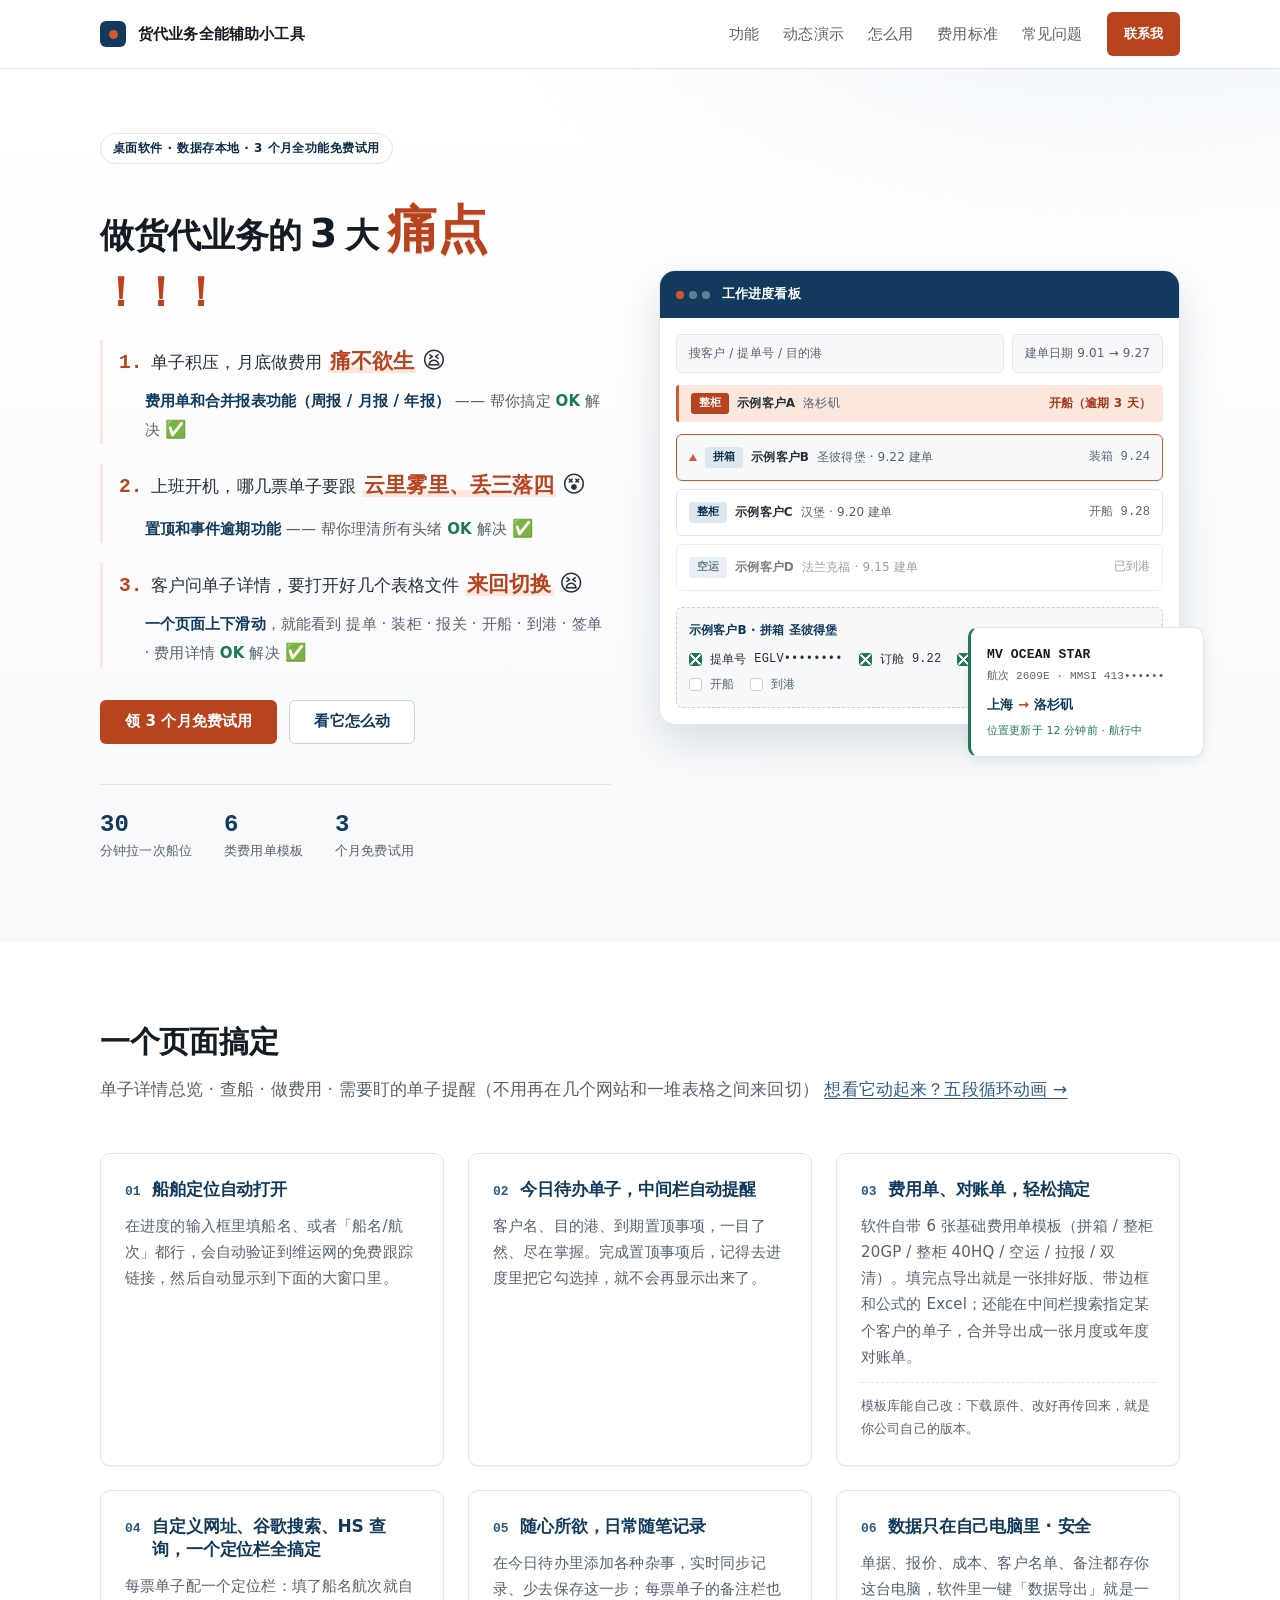
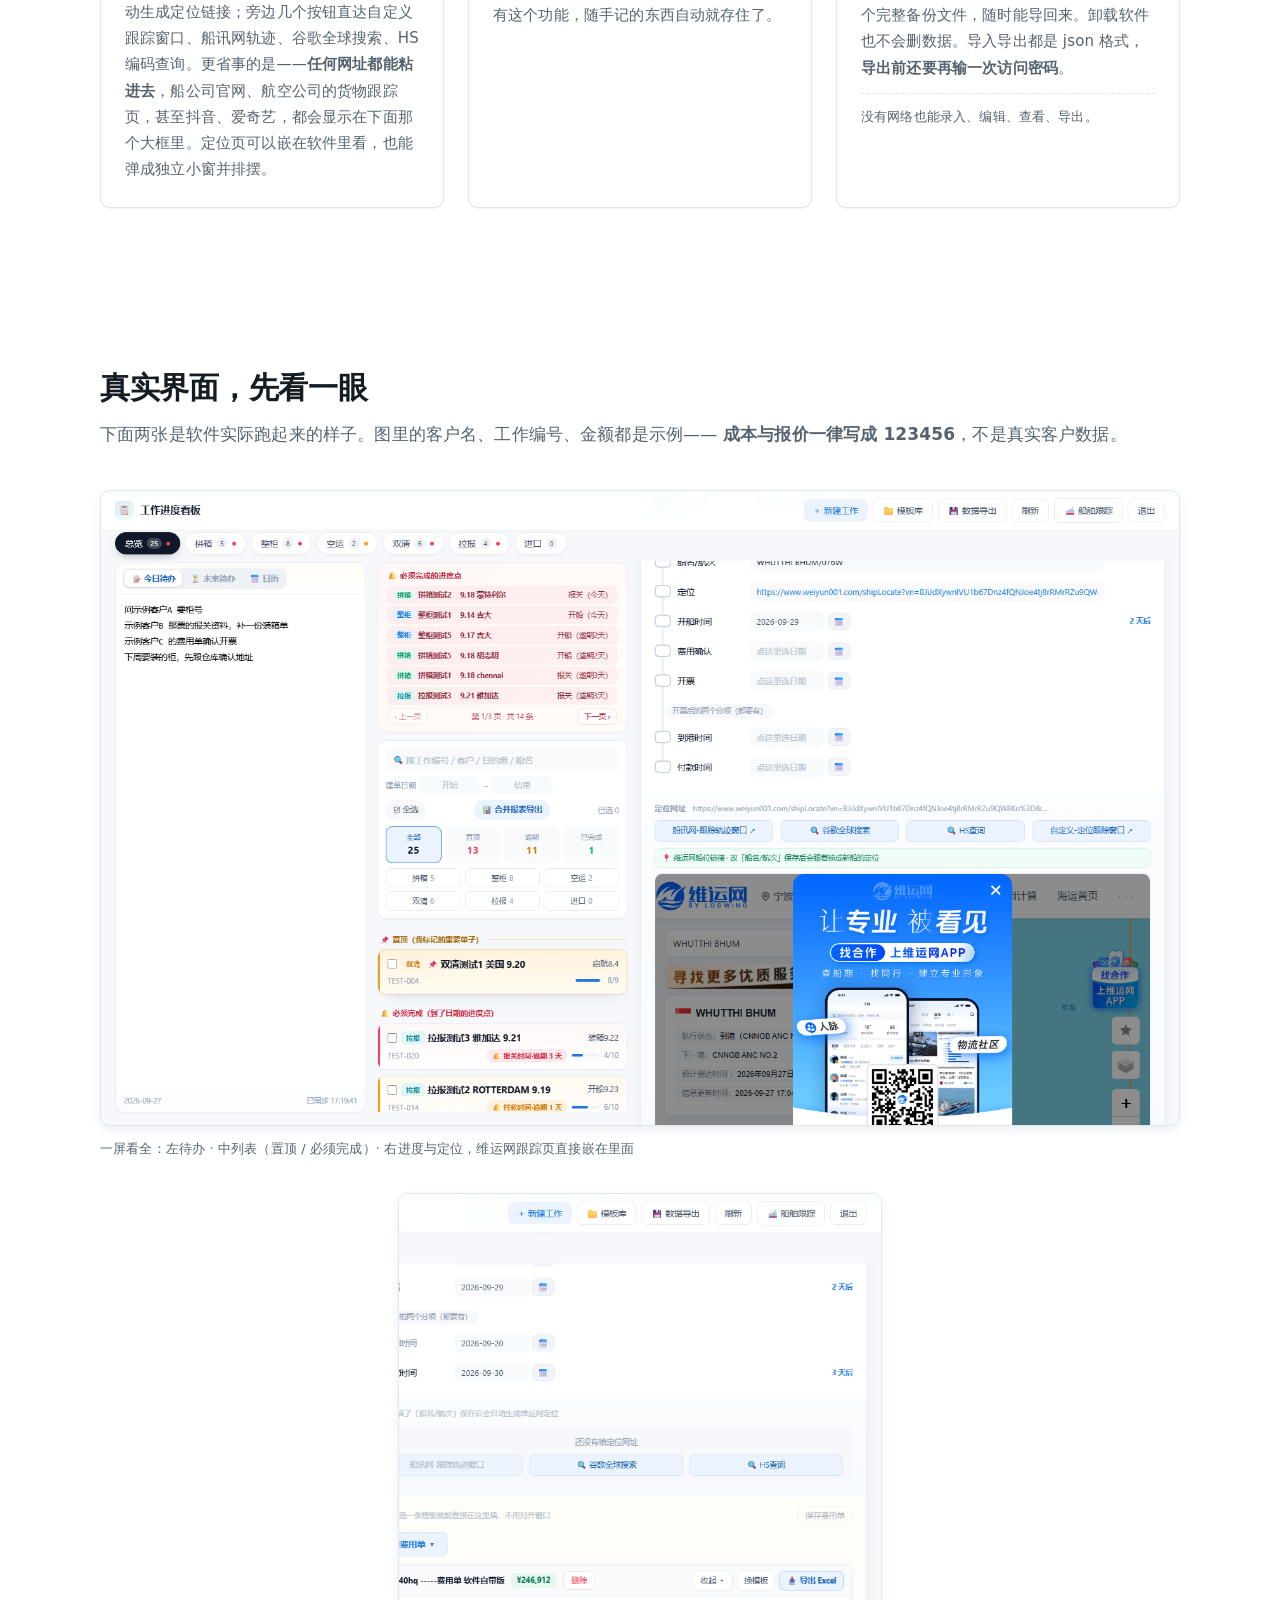
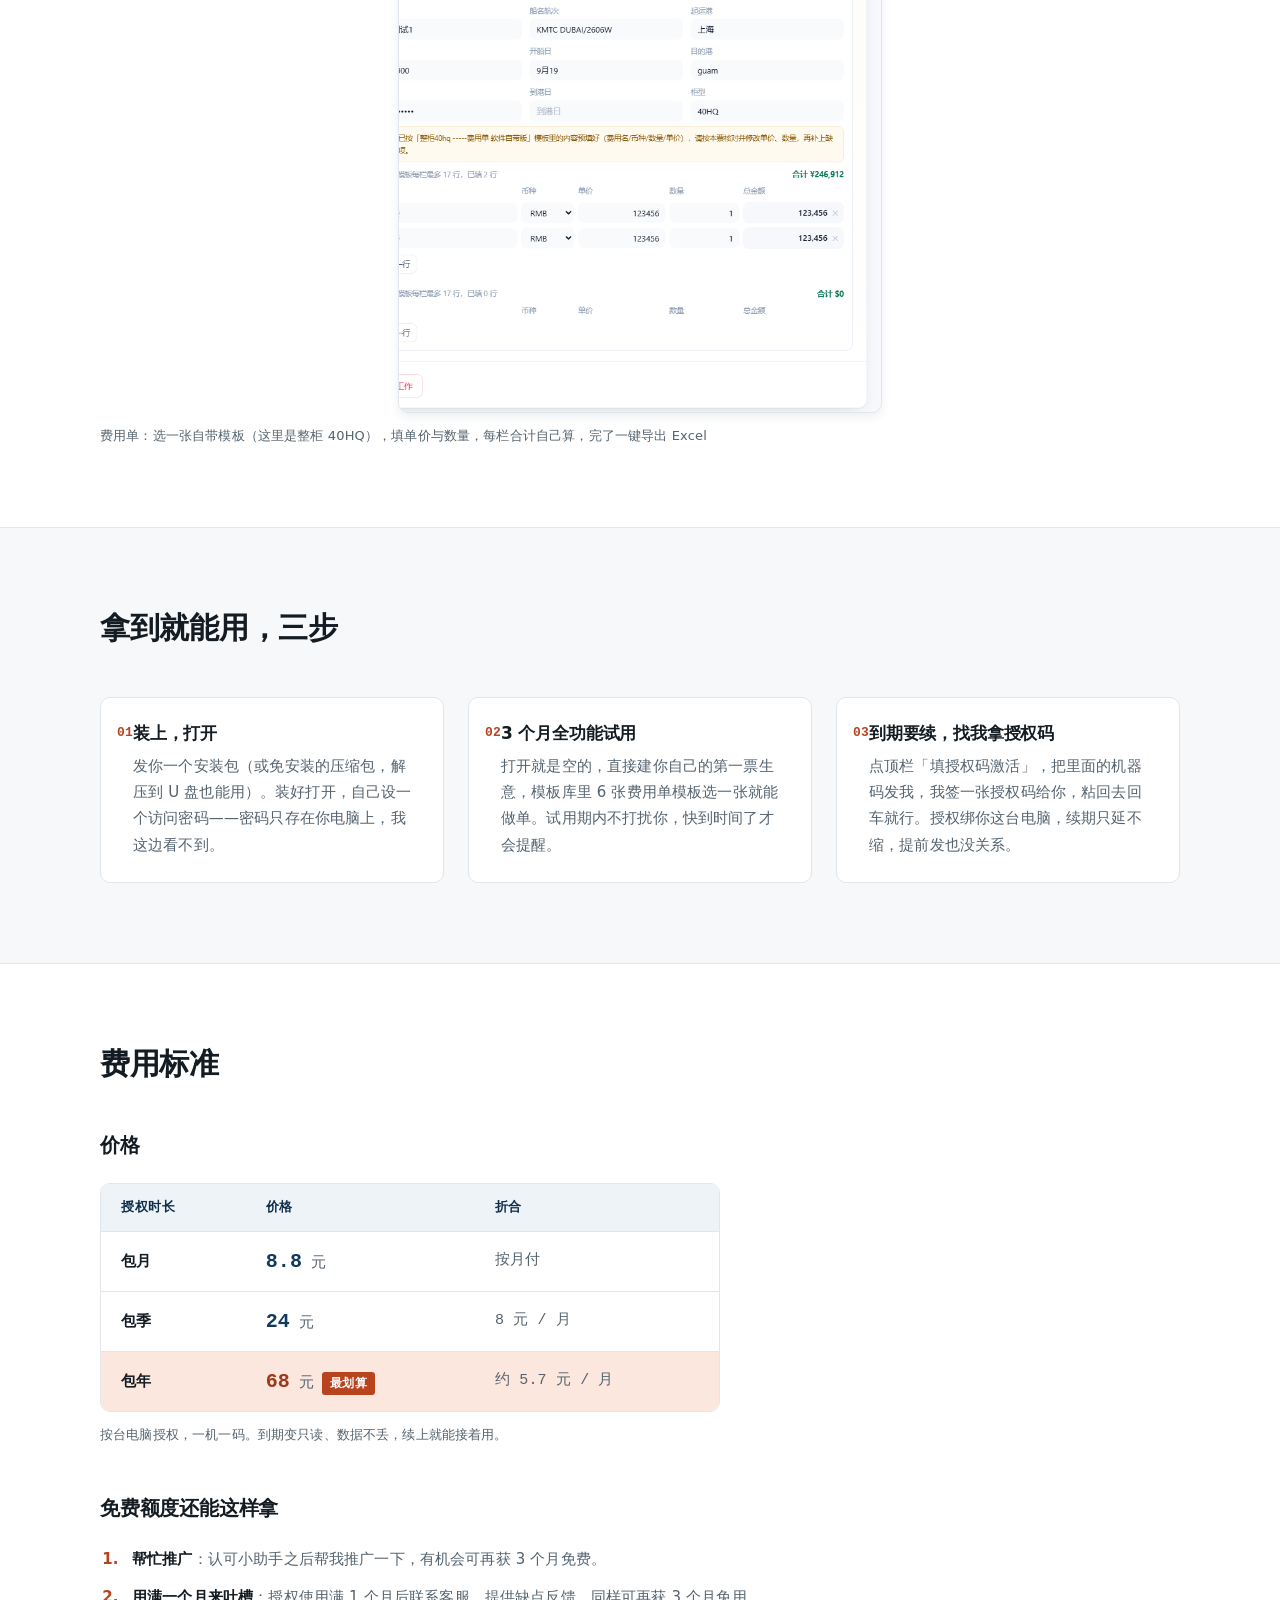
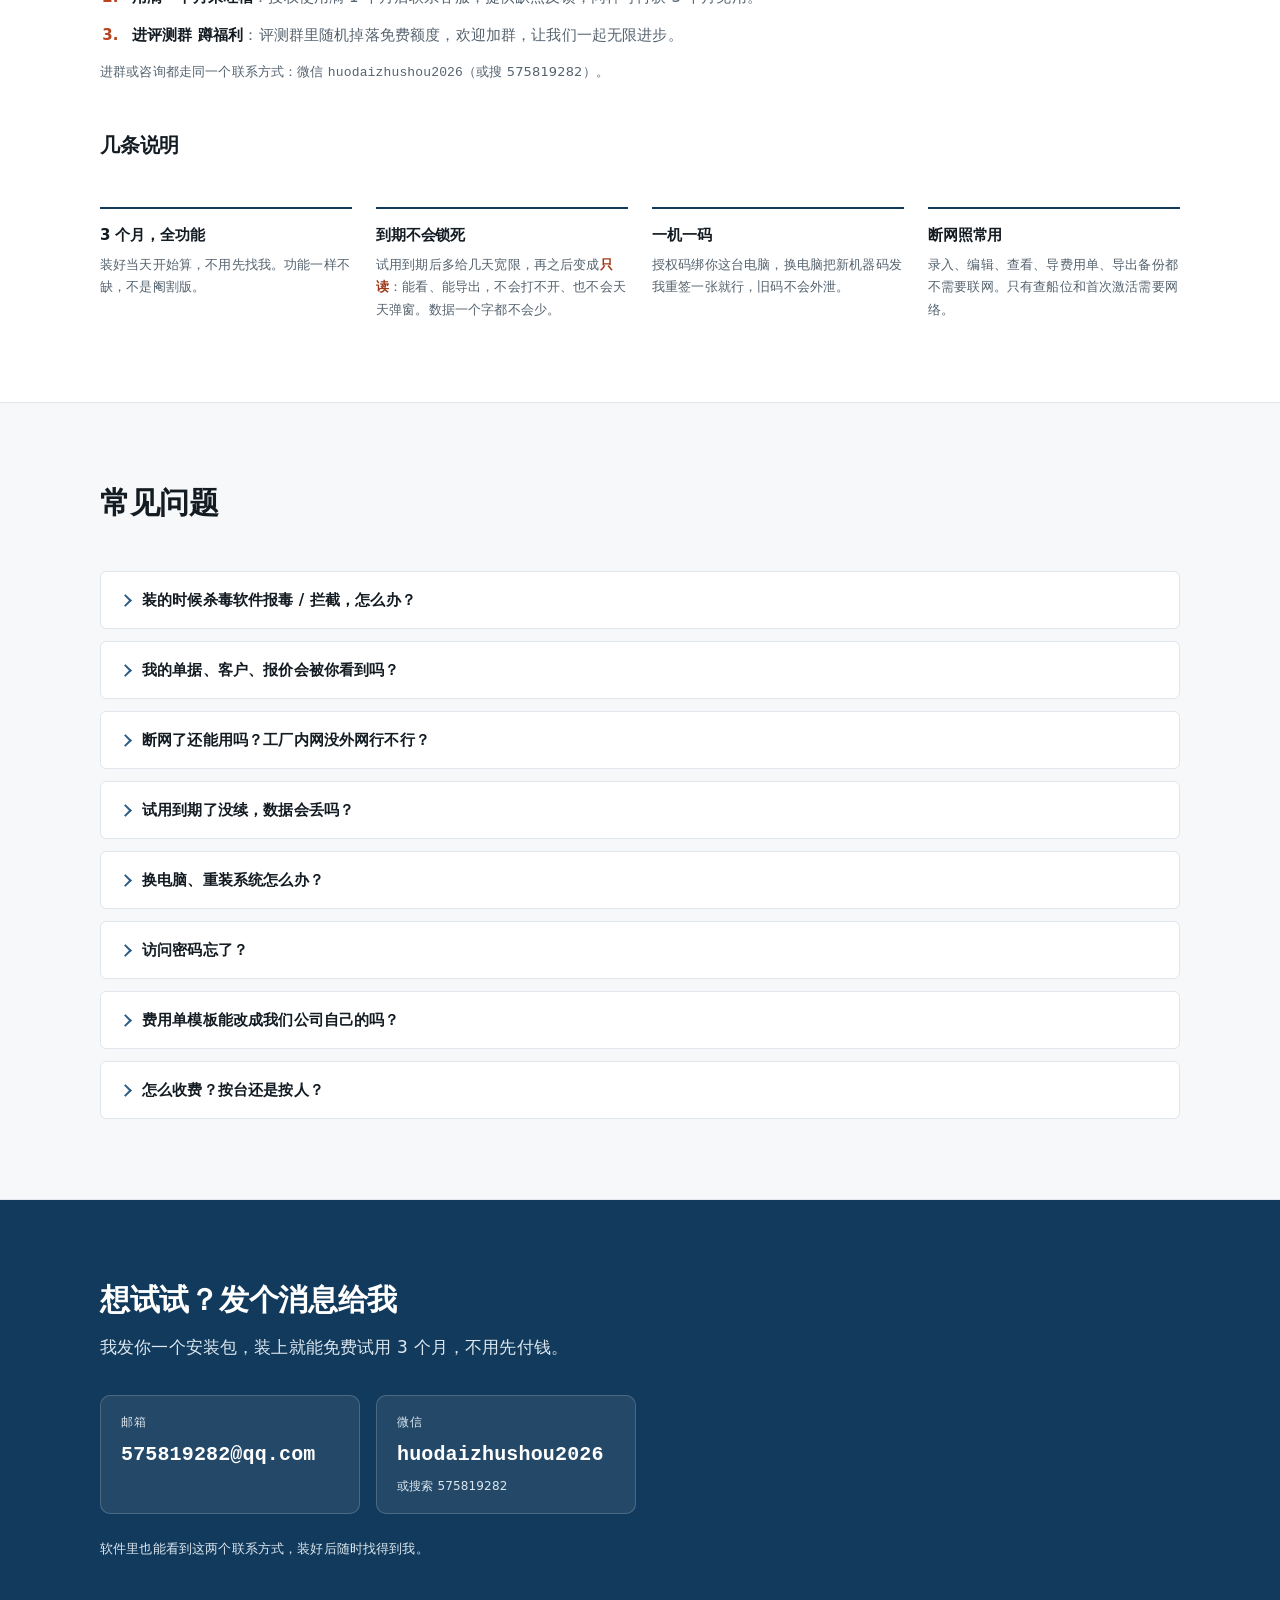
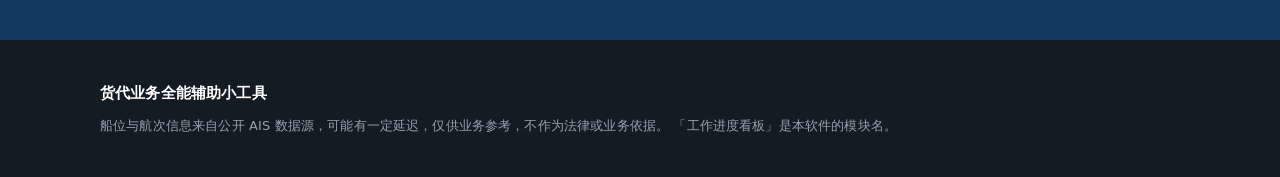
==== index.html @ 24e325e7 "deploy: 更新宣传官网" ====
<!DOCTYPE html>
<html lang="zh-CN">
<head>
<meta charset="UTF-8">
<meta name="viewport" content="width=device-width, initial-scale=1">
<title>货代业务全能辅助小工具 — 船位跟踪 · 工作进度看板 · 费用单与对账单</title>
<meta name="description" content="给货代业务员用的桌面软件：输入船名自动跟踪船位、到离港提醒、每天邮件播报；工作进度看板一票一行；6 类费用单模板一键导出 Excel 与合并对账单。数据存在你自己电脑里，3 个月全功能免费试用。">
<link rel="icon" href="data:image/svg+xml,%3Csvg xmlns='http://www.w3.org/2000/svg' viewBox='0 0 32 32'%3E%3Crect width='32' height='32' rx='7' fill='%23123A5C'/%3E%3Ccircle cx='16' cy='16' r='5' fill='%23D8552B'/%3E%3C/svg%3E">
<link rel="stylesheet" href="./assets/style.css">
</head>
<body>

<a class="skip-link" href="#main">跳到主要内容</a>

<header class="topbar">
  <div class="wrap topbar__inner">
    <a class="brand" href="#top">
      <span class="brand__mark" aria-hidden="true"></span>
      <span class="brand__name">货代业务全能辅助小工具</span>
    </a>
    <nav class="nav" aria-label="页面导航">
      <a href="#features">功能</a>
      <a href="./demos.html">动态演示</a>
      <a href="#how">怎么用</a>
      <a href="#license">费用标准</a>
      <a href="#faq">常见问题</a>
    </nav>
    <a class="btn btn--primary btn--sm" href="#contact">联系我</a>
  </div>
</header>

<main id="main">

  <!-- ============ 首屏 ============ -->
  <section class="hero" id="top">
    <div class="wrap hero__grid">
      <div class="hero__copy">
        <p class="eyebrow">桌面软件 · 数据存本地 · 3 个月全功能免费试用</p>
        <div class="pain">
          <h1 class="pain__title"><span class="pain__keep">做货代业务的</span><span class="pain__num3">3</span>大<span class="pain__big">痛点</span><span class="pain__bang">！！！</span></h1>
          <ol class="pain__list">
            <li>
              <p class="pain__txt"><b class="pain__no num">1.</b>单子积压，月底做费用 <em>痛不欲生</em> <span class="pain__face">😫</span></p>
              <p class="pain__fix"><b>费用单和合并报表功能（周报 / 月报 / 年报）</b> —— 帮你搞定 <i>OK</i> 解决 <span class="pain__ok">✅</span></p>
            </li>
            <li>
              <p class="pain__txt"><b class="pain__no num">2.</b>上班开机，哪几票单子要跟 <em>云里雾里、丢三落四</em> <span class="pain__face">😵</span></p>
              <p class="pain__fix"><b>置顶和事件逾期功能</b> —— 帮你理清所有头绪 <i>OK</i> 解决 <span class="pain__ok">✅</span></p>
            </li>
            <li>
              <p class="pain__txt"><b class="pain__no num">3.</b>客户问单子详情，要打开好几个表格文件 <em>来回切换</em> <span class="pain__face">😫</span></p>
              <p class="pain__fix"><b>一个页面上下滑动</b>，就能看到 提单 · 装柜 · 报关 · 开船 · 到港 · 签单 · 费用详情 <i>OK</i> 解决 <span class="pain__ok">✅</span></p>
            </li>
          </ol>
        </div>
        <div class="hero__actions">
          <a class="btn btn--primary" href="#contact">领 3 个月免费试用</a>
          <a class="btn btn--ghost" href="./demos.html">看它怎么动</a>
        </div>
        <ul class="facts" aria-label="产品要点">
          <li><b>30</b> 分钟拉一次船位</li>
          <li><b>6</b> 类费用单模板</li>
          <li><b>3</b> 个月免费试用</li>
        </ul>
      </div>

      <!-- 界面示意：纯 CSS 绘制，数字与客户名均为占位 -->
      <div class="hero__shot" role="img" aria-label="工作进度看板界面示意：左侧是一票一行的客户工作单，顶部有逾期提醒条；右侧是一票单子的进度打钩表，含提单号、订舱、装箱、报关、开船、到港、付款。">
        <div class="mock">
          <div class="mock__bar">
            <span class="mock__dots" aria-hidden="true"><i></i><i></i><i></i></span>
            <span class="mock__title">工作进度看板</span>
          </div>
          <div class="mock__body">
            <div class="mock__toolbar">
              <span class="mock__field">搜客户 / 提单号 / 目的港</span>
              <span class="mock__field mock__field--sm">建单日期 9.01 → 9.27</span>
            </div>

            <div class="mock__alert">
              <span class="chip chip--warn">整柜</span>
              <span class="mock__alert-name">示例客户A</span>
              <span class="mock__alert-dest">洛杉矶</span>
              <span class="mock__alert-stage">开船（逾期 3 天）</span>
            </div>

            <ul class="mock__rows">
              <li class="mock__row is-pinned">
                <span class="pin" aria-hidden="true"></span>
                <span class="chip chip--type">拼箱</span>
                <span class="mock__name">示例客户B</span>
                <span class="mock__meta">圣彼得堡 · 9.22 建单</span>
                <span class="mock__right">装箱 9.24</span>
              </li>
              <li class="mock__row">
                <span class="chip chip--type">整柜</span>
                <span class="mock__name">示例客户C</span>
                <span class="mock__meta">汉堡 · 9.20 建单</span>
                <span class="mock__right">开船 9.28</span>
              </li>
              <li class="mock__row is-done">
                <span class="chip chip--type">空运</span>
                <span class="mock__name">示例客户D</span>
                <span class="mock__meta">法兰克福 · 9.15 建单</span>
                <span class="mock__right">已到港</span>
              </li>
            </ul>

            <div class="mock__detail">
              <p class="mock__detail-head">示例客户B · 拼箱 圣彼得堡</p>
              <ul class="stages">
                <li class="is-done">提单号 <span class="num">EGLV••••••••</span></li>
                <li class="is-done">订舱 <span class="num">9.22</span></li>
                <li class="is-done">装箱 <span class="num">9.24</span></li>
                <li class="is-now">报关</li>
                <li>开船</li>
                <li>到港</li>
              </ul>
            </div>
          </div>
        </div>

        <div class="shipcard" aria-hidden="true">
          <p class="shipcard__name num">MV OCEAN STAR</p>
          <p class="shipcard__voy num">航次 2609E · MMSI 413••••••</p>
          <p class="shipcard__route">上海 <span aria-hidden="true">→</span> 洛杉矶</p>
          <p class="shipcard__pos">位置更新于 12 分钟前 · 航行中</p>
        </div>
      </div>
    </div>
  </section>

  <!-- ============ 功能 ============ -->
  <section class="section" id="features">
    <div class="wrap">
      <h2 class="section__title">一个页面搞定</h2>
      <p class="section__sub">单子详情总览 · 查船 · 做费用 · 需要盯的单子提醒（不用再在几个网站和一堆表格之间来回切）
        <a href="./demos.html">想看它动起来？五段循环动画 →</a></p>

      <div class="cards">
        <article class="card">
          <h3><span class="card__no num">01</span>船舶定位自动打开</h3>
          <p>在进度的输入框里填船名、或者「船名/航次」都行，会自动验证到维运网的免费跟踪链接，然后自动显示到下面的大窗口里。</p>
        </article>

        <article class="card">
          <h3><span class="card__no num">02</span>今日待办单子，中间栏自动提醒</h3>
          <p>客户名、目的港、到期置顶事项，一目了然、尽在掌握。完成置顶事项后，记得去进度里把它勾选掉，就不会再显示出来了。</p>
        </article>

        <article class="card">
          <h3><span class="card__no num">03</span>费用单、对账单，轻松搞定</h3>
          <p>软件自带 6 张基础费用单模板（拼箱 / 整柜 20GP / 整柜 40HQ / 空运 / 拉报 / 双清）。填完点导出就是一张排好版、带边框和公式的 Excel；还能在中间栏搜索指定某个客户的单子，合并导出成一张月度或年度对账单。</p>
          <p class="card__note">模板库能自己改：下载原件、改好再传回来，就是你公司自己的版本。</p>
        </article>

        <article class="card">
          <h3><span class="card__no num">04</span>自定义网址、谷歌搜索、HS 查询，一个定位栏全搞定</h3>
          <p>每票单子配一个定位栏：填了船名航次就自动生成定位链接；旁边几个按钮直达自定义跟踪窗口、船讯网轨迹、谷歌全球搜索、HS 编码查询。更省事的是——<b>任何网址都能粘进去</b>，船公司官网、航空公司的货物跟踪页，甚至抖音、爱奇艺，都会显示在下面那个大框里。定位页可以嵌在软件里看，也能弹成独立小窗并排摆。</p>
        </article>

        <article class="card">
          <h3><span class="card__no num">05</span>随心所欲，日常随笔记录</h3>
          <p>在今日待办里添加各种杂事，实时同步记录、少去保存这一步；每票单子的备注栏也有这个功能，随手记的东西自动就存住了。</p>
        </article>

        <article class="card">
          <h3><span class="card__no num">06</span>数据只在自己电脑里 · 安全</h3>
          <p>单据、报价、成本、客户名单、备注都存你这台电脑，软件里一键「数据导出」就是一个完整备份文件，随时能导回来。卸载软件也不会删数据。导入导出都是 json 格式，<b>导出前还要再输一次访问密码</b>。</p>
          <p class="card__note">没有网络也能录入、编辑、查看、导出。</p>
        </article>
      </div>
    </div>
  </section>

  <!-- ============ 真实界面 ============ -->
  <section class="section" id="screens">
    <div class="wrap">
      <h2 class="section__title">真实界面，先看一眼</h2>
      <p class="section__sub">
        下面两张是软件实际跑起来的样子。图里的客户名、工作编号、金额都是示例——
        <b>成本与报价一律写成 123456</b>，不是真实客户数据。
      </p>
      <div class="shots">
        <figure class="shot">
          <img src="./assets/shots/shot-board.png" loading="lazy"
               alt="工作进度看板全貌：左侧是今日待办面板，中间是工作单列表（带类别、统计卡、置顶与必须完成分组），右侧是这票单子的进度打钩表与定位区，下面嵌着维运网的船舶跟踪页。">
          <figcaption>一屏看全：左待办 · 中列表（置顶 / 必须完成）· 右进度与定位，维运网跟踪页直接嵌在里面</figcaption>
        </figure>
        <figure class="shot">
          <img src="./assets/shots/shot-expense.png" loading="lazy"
               alt="费用单：费用名称、币种、单价、数量与金额，金额按币种自动合计。">
          <figcaption>费用单：选一张自带模板（这里是整柜 40HQ），填单价与数量，每栏合计自己算，完了一键导出 Excel</figcaption>
        </figure>
      </div>
    </div>
  </section>

  <!-- ============ 怎么用 ============ -->
  <section class="section section--tint" id="how">
    <div class="wrap">
      <h2 class="section__title">拿到就能用，三步</h2>
      <ol class="steps">
        <li class="step">
          <h3>装上，打开</h3>
          <p>发你一个安装包（或免安装的压缩包，解压到 U 盘也能用）。装好打开，自己设一个访问密码——密码只存在你电脑上，我这边看不到。</p>
        </li>
        <li class="step">
          <h3>3 个月全功能试用</h3>
          <p>打开就是空的，直接建你自己的第一票生意，模板库里 6 张费用单模板选一张就能做单。试用期内不打扰你，快到时间了才会提醒。</p>
        </li>
        <li class="step">
          <h3>到期要续，找我拿授权码</h3>
          <p>点顶栏「填授权码激活」，把里面的机器码发我，我签一张授权码给你，粘回去回车就行。授权绑你这台电脑，续期只延不缩，提前发也没关系。</p>
        </li>
      </ol>
    </div>
  </section>

  <!-- ============ 费用标准 ============ -->
  <section class="section" id="license">
    <div class="wrap">
      <h2 class="section__title">费用标准</h2>
      <h3 class="block-title">价格</h3>
      <table class="price">
        <caption class="sr-only">授权价格</caption>
        <thead>
          <tr>
            <th scope="col">授权时长</th>
            <th scope="col">价格</th>
            <th scope="col">折合</th>
          </tr>
        </thead>
        <tbody>
          <tr>
            <th scope="row">包月</th>
            <td><b>8.8</b> 元</td>
            <td>按月付</td>
          </tr>
          <tr>
            <th scope="row">包季</th>
            <td><b>24</b> 元</td>
            <td>8 元 / 月</td>
          </tr>
          <tr class="is-best">
            <th scope="row">包年</th>
            <td><b>68</b> 元<span class="tag">最划算</span></td>
            <td>约 5.7 元 / 月</td>
          </tr>
        </tbody>
      </table>
      <p class="price-note">按台电脑授权，一机一码。到期变只读、数据不丢，续上就能接着用。</p>

      <h3 class="block-title">免费额度还能这样拿</h3>
      <ol class="credits">
        <li><b>帮忙推广</b>：认可小助手之后帮我推广一下，有机会可再获 3 个月免费。</li>
        <li><b>用满一个月来吐槽</b>：授权使用满 1 个月后联系客服，提供缺点反馈，同样可再获 3 个月免用。</li>
        <li><b>进评测群 蹲福利</b>：评测群里随机掉落免费额度，欢迎加群，让我们一起无限进步。</li>
      </ol>
      <p class="price-note">进群或咨询都走同一个联系方式：微信 <span class="num">huodaizhushou2026</span>（或搜 575819282）。</p>

      <h3 class="block-title">几条说明</h3>
      <div class="terms">
        <div class="term">
          <h3>3 个月，全功能</h3>
          <p>装好当天开始算，不用先找我。功能一样不缺，不是阉割版。</p>
        </div>
        <div class="term">
          <h3>到期不会锁死</h3>
          <p>试用到期后多给几天宽限，再之后变成<b>只读</b>：能看、能导出，不会打不开、也不会天天弹窗。数据一个字都不会少。</p>
        </div>
        <div class="term">
          <h3>一机一码</h3>
          <p>授权码绑你这台电脑，换电脑把新机器码发我重签一张就行，旧码不会外泄。</p>
        </div>
        <div class="term">
          <h3>断网照常用</h3>
          <p>录入、编辑、查看、导费用单、导出备份都不需要联网。只有查船位和首次激活需要网络。</p>
        </div>
      </div>

    </div>
  </section>

  <!-- ============ 常见问题 ============ -->
  <section class="section section--tint" id="faq">
    <div class="wrap">
      <h2 class="section__title">常见问题</h2>
      <div class="faq">
        <details>
          <summary>装的时候杀毒软件报毒 / 拦截，怎么办？</summary>
          <p>360 这类软件对没买数字签名的个人小软件都会提示一下，属于误报。安装时如果弹窗拦 DLL，选「允许本次操作」；比较稳妥的做法是先退出 360 再装，装完再打开。压缩包里配了一份《安装遇到 360 拦截怎么办》，照着点就行。实在装不上，我另给一个免安装版，解压就能用。</p>
        </details>
        <details>
          <summary>我的单据、客户、报价会被你看到吗？</summary>
          <p>看不到。这些数据全部存在你电脑的本地文件里，不上传。软件里「数据导出」给你的是本地 JSON 文件，你想存 U 盘、网盘都行。查船位时只有船名和 MMSI 会经过我的服务器，客户名和价格不会。</p>
        </details>
        <details>
          <summary>断网了还能用吗？工厂内网没外网行不行？</summary>
          <p>能。录入工作单、打进度钩、做费用单、导出 Excel、导出备份都不联网。只有「查船位」和「首次激活授权」需要联网；没有外网时船位那块不开花，其余功能照旧。</p>
        </details>
        <details>
          <summary>试用到期了没续，数据会丢吗？</summary>
          <p>不会。到期只是转成只读模式——照样能打开、能看、能导费用单和备份，只是不能改动。什么时候续上都行，数据一直在。卸载软件也不会删数据。</p>
        </details>
        <details>
          <summary>换电脑、重装系统怎么办？</summary>
          <p>先在新电脑上装好，把新电脑的机器码发我重签一张授权码（旧的自动失效，不用管）。数据搬家用软件里的「数据导出」存成一个文件，新电脑上「数据导入」装回去，导入前软件会自己留一份底。</p>
        </details>
        <details>
          <summary>访问密码忘了？</summary>
          <p>不用找我。打开数据文件夹（多数电脑在 <span class="num">D:\货代工作进度数据</span>，老机器在「文档\货代工作进度数据」），把里面的 <span class="num">settings.json</span> 复制一份留底、再删掉它，重开软件会让你重新设一个密码，数据一条不少。</p>
        </details>
        <details>
          <summary>费用单模板能改成我们公司自己的吗？</summary>
          <p>能。软件里的模板点「下载原件」，在你自己的 Excel 里改好版式和抬头，再「重新上传」，同名就是覆盖更新、编号不变，改个文件名就是另存一张新的。常用的费目、币种、公式都能照你公司的习惯来。</p>
        </details>
        <details>
          <summary>怎么收费？按台还是按人？</summary>
          <p><b>包月 8.8 元、包季 24 元、包年 68 元</b>，按台电脑算（一机一码），人不用另外加钱。拿不准选哪档就先免费用 3 个月，用顺了再订。想帮忙推广、或者用满一个月来提意见，还能再拿免费额度——见我上面「免费额度还能这样拿」。</p>
        </details>
      </div>
    </div>
  </section>

  <!-- ============ 联系 ============ -->
  <section class="section contact" id="contact">
    <div class="wrap contact__inner">
      <h2>想试试？发个消息给我</h2>
      <p class="contact__lead">我发你一个安装包，装上就能免费试用 3 个月，不用先付钱。</p>
      <div class="contact__methods">
        <a class="contact__item" href="mailto:575819282@qq.com">
          <span class="contact__label">邮箱</span>
          <span class="contact__value num">575819282@qq.com</span>
        </a>
        <div class="contact__item">
          <span class="contact__label">微信</span>
          <span class="contact__value num">huodaizhushou2026</span>
          <span class="contact__hint">或搜索 575819282</span>
        </div>
      </div>
      <p class="contact__hint-line">软件里也能看到这两个联系方式，装好后随时找得到我。</p>
    </div>
  </section>

</main>

<footer class="footer">
  <div class="wrap footer__inner">
    <p class="footer__name">货代业务全能辅助小工具</p>
    <p class="footer__note">
      船位与航次信息来自公开 AIS 数据源，可能有一定延迟，仅供业务参考，不作为法律或业务依据。
      「工作进度看板」是本软件的模块名。
    </p>
  </div>
</footer>

</body>
</html>
---- assets/style.css ----
/* ============================================================
   货代业务全能辅助小工具 — 宣传单页样式
   设计方向：海图靛蓝 + 航标橙。记忆点＝单据的等宽编号 + 进度点轨道。
   零外部依赖：不引 webfont、不引 CDN，丢到任何静态托管都能跑。
   ============================================================ */

:root {
  /* === 色彩 === */
  --color-primary:      #123A5C;   /* 深海靛：主色 */
  --color-primary-600:  #0E2E49;
  --color-primary-400:  #2C5C84;
  --color-primary-100:  #DCE7EF;
  --color-primary-50:   #EEF3F8;

  --color-accent:       #B8431F;   /* 航标橙（按钮底色，够深以保证白字可读） */
  --color-accent-600:   #9E3919;
  --color-accent-bright:#D8552B;   /* 亮一档，用于描边/小标签 */
  --color-accent-100:   #FBE7DE;

  --color-ok:           #1F7A52;
  --color-ok-100:       #DCEFE5;

  --color-gray-50:      #F7F8FA;
  --color-gray-100:     #EFF2F5;
  --color-gray-200:     #E0E6EC;
  --color-gray-300:     #C7D2DB;
  --color-gray-400:     #93A1AE;
  --color-gray-600:     #55636F;
  --color-gray-800:     #26313A;
  --color-gray-900:     #141C23;
  --color-white:        #FFFFFF;

  /* === 字体 === */
  --font-body: "PingFang SC", "Microsoft YaHei", "Noto Sans SC", "Hiragino Sans GB",
               system-ui, -apple-system, "Segoe UI", sans-serif;
  --font-num:  ui-monospace, "Consolas", "SFMono-Regular", "Courier New", monospace;

  /* === 字号（16px 基准） === */
  --text-xs:   12px;
  --text-sm:   13px;
  --text-base: 15px;
  --text-lg:   17px;
  --text-xl:   20px;
  --text-2xl:  24px;
  --text-3xl:  30px;
  --text-4xl:  38px;
  --text-5xl:  46px;

  /* === 间距（4px 网格） === */
  --space-1:  4px;
  --space-2:  8px;
  --space-3:  12px;
  --space-4:  16px;
  --space-5:  20px;
  --space-6:  24px;
  --space-8:  32px;
  --space-10: 40px;
  --space-12: 48px;
  --space-16: 64px;
  --space-20: 80px;

  /* === 圆角 === */
  --radius-sm: 3px;
  --radius-md: 6px;
  --radius-lg: 10px;
  --radius-xl: 16px;

  /* === 阴影 === */
  --shadow-sm: 0 1px 2px rgba(18, 58, 92, 0.06);
  --shadow-md: 0 4px 10px rgba(18, 58, 92, 0.08);
  --shadow-lg: 0 16px 40px rgba(18, 58, 92, 0.14);

  /* === 版心 === */
  --wrap: 1120px;
  --wrap-pad: var(--space-5);
}

/* ============================ 基础 ============================ */
*, *::before, *::after { box-sizing: border-box; }

html { scroll-behavior: smooth; -webkit-text-size-adjust: 100%; }

body {
  margin: 0;
  background: var(--color-white);
  color: var(--color-gray-800);
  font-family: var(--font-body);
  font-size: var(--text-base);
  line-height: 1.75;
  letter-spacing: 0.01em;
}

h1, h2, h3 { margin: 0; font-weight: 800; letter-spacing: -0.01em; line-height: 1.35; }
p { margin: 0; }
ul, ol { margin: 0; padding: 0; list-style: none; }

a { color: var(--color-primary-400); text-decoration-thickness: 1px; text-underline-offset: 3px; }
a:hover { color: var(--color-primary); }

:focus-visible {
  outline: 2px solid var(--color-accent-bright);
  outline-offset: 2px;
  border-radius: var(--radius-sm);
}

.num { font-family: var(--font-num); font-variant-numeric: tabular-nums; }

.wrap { width: 100%; max-width: var(--wrap); margin: 0 auto; padding: 0 var(--wrap-pad); }

.skip-link {
  position: absolute; left: -9999px; top: 0; z-index: 100;
  background: var(--color-primary); color: var(--color-white);
  padding: var(--space-3) var(--space-4); border-radius: 0 0 var(--radius-md) 0;
}
.skip-link:focus { left: 0; }

/* ============================ 顶栏 ============================ */
.topbar {
  position: sticky; top: 0; z-index: 50;
  background: rgba(255, 255, 255, 0.92);
  backdrop-filter: blur(10px);
  border-bottom: 1px solid var(--color-gray-200);
}
.topbar__inner {
  display: flex; align-items: center; gap: var(--space-6);
  min-height: 68px;
}

.brand { display: flex; align-items: center; gap: var(--space-3); min-height: 44px; text-decoration: none; }
.brand__mark {
  width: 26px; height: 26px; flex: none;
  border-radius: var(--radius-md);
  background: var(--color-primary);
  position: relative;
}
.brand__mark::after {
  content: ""; position: absolute; inset: 0; margin: auto;
  width: 9px; height: 9px; border-radius: 50%;
  background: var(--color-accent-bright);
}
.brand__name {
  color: var(--color-gray-900);
  font-size: var(--text-base); font-weight: 800; white-space: nowrap;
}

.nav { display: flex; gap: var(--space-6); margin-left: auto; }
.nav a {
  color: var(--color-gray-600); text-decoration: none;
  font-size: var(--text-base); line-height: 44px;
}
.nav a:hover { color: var(--color-primary); }

/* ============================ 按钮 ============================ */
.btn {
  display: inline-flex; align-items: center; justify-content: center;
  min-height: 44px; padding: 0 var(--space-6);
  border: 1px solid transparent; border-radius: var(--radius-md);
  font-family: inherit; font-size: var(--text-base); font-weight: 700;
  text-decoration: none; cursor: pointer;
  transition: background-color .16s ease, border-color .16s ease, color .16s ease, transform .16s ease;
}
.btn--primary { background: var(--color-accent); color: var(--color-white); }
.btn--primary:hover { background: var(--color-accent-600); color: var(--color-white); transform: translateY(-1px); }
.btn--ghost {
  background: var(--color-white); color: var(--color-primary);
  border-color: var(--color-gray-300);
}
.btn--ghost:hover { border-color: var(--color-primary-400); color: var(--color-primary); }
.btn--sm { min-height: 44px; padding: 0 var(--space-4); font-size: var(--text-sm); }

/* ============================ 首屏 ============================ */
.hero {
  padding: var(--space-16) 0 var(--space-20);
  background:
    radial-gradient(1100px 460px at 88% -12%, var(--color-primary-50) 0%, rgba(255,255,255,0) 62%),
    linear-gradient(180deg, var(--color-white) 0%, var(--color-gray-50) 100%);
  overflow: hidden;
}
.hero__grid {
  display: grid; grid-template-columns: minmax(0, 1fr) minmax(0, 1.02fr);
  gap: var(--space-12); align-items: center;
}

.eyebrow {
  display: inline-block; margin-bottom: var(--space-5);
  padding: var(--space-1) var(--space-3);
  border: 1px solid var(--color-primary-100); border-radius: var(--radius-full, 999px);
  background: var(--color-white); color: var(--color-primary-600);
  font-size: var(--text-xs); font-weight: 700; letter-spacing: 0.04em;
}

.hero h1 { font-size: var(--text-5xl); color: var(--color-gray-900); }
.hero h1 .hl {
  color: var(--color-accent);
  box-shadow: inset 0 -0.34em 0 var(--color-accent-100);
}

.lead {
  margin-top: var(--space-5);
  max-width: 42em;
  color: var(--color-gray-600);
  font-size: var(--text-lg);
  line-height: 1.85;
}

.hero__actions { display: flex; flex-wrap: wrap; gap: var(--space-3); margin-top: var(--space-8); }

.facts {
  display: flex; flex-wrap: wrap; gap: var(--space-8);
  margin-top: var(--space-10); padding-top: var(--space-6);
  border-top: 1px solid var(--color-gray-200);
}
.facts li { color: var(--color-gray-600); font-size: var(--text-sm); }
.facts b {
  display: block; color: var(--color-primary);
  font-family: var(--font-num); font-size: var(--text-2xl); font-weight: 800; line-height: 1.3;
}

/* ---------- 界面示意 ---------- */
.hero__shot { position: relative; }
.mock {
  background: var(--color-white);
  border: 1px solid var(--color-gray-200);
  border-radius: var(--radius-xl);
  box-shadow: var(--shadow-lg);
  overflow: hidden;
}
.mock__bar {
  display: flex; align-items: center; gap: var(--space-3);
  padding: var(--space-3) var(--space-4);
  background: var(--color-primary);
}
.mock__dots { display: flex; gap: 5px; }
.mock__dots i { width: 8px; height: 8px; border-radius: 50%; background: rgba(255,255,255,0.34); }
.mock__dots i:first-child { background: var(--color-accent-bright); }
.mock__title { color: var(--color-white); font-size: var(--text-sm); font-weight: 700; }

.mock__body { padding: var(--space-4); }

.mock__toolbar { display: flex; gap: var(--space-2); margin-bottom: var(--space-3); }
.mock__field {
  flex: 1; padding: var(--space-2) var(--space-3);
  border: 1px solid var(--color-gray-200); border-radius: var(--radius-md);
  background: var(--color-gray-50); color: var(--color-gray-600); font-size: var(--text-xs);
}
.mock__field--sm { flex: none; }

.mock__alert {
  display: flex; align-items: center; gap: var(--space-2);
  padding: var(--space-2) var(--space-3); margin-bottom: var(--space-3);
  border-left: 3px solid var(--color-accent-bright);
  background: var(--color-accent-100); border-radius: var(--radius-sm);
  font-size: var(--text-xs);
}
.mock__alert-name { font-weight: 700; color: var(--color-gray-800); }
.mock__alert-dest { color: var(--color-gray-600); }
.mock__alert-stage { margin-left: auto; color: var(--color-accent-600); font-weight: 700; }

.chip {
  flex: none; padding: 1px var(--space-2); border-radius: var(--radius-sm);
  font-size: 11px; font-weight: 700; line-height: 1.7;
}
.chip--type { background: var(--color-primary-100); color: var(--color-primary-600); }
.chip--warn { background: var(--color-accent); color: var(--color-white); }

.mock__rows { display: flex; flex-direction: column; gap: var(--space-2); }
.mock__row {
  display: flex; align-items: center; gap: var(--space-2);
  padding: var(--space-3);
  border: 1px solid var(--color-gray-200); border-radius: var(--radius-md);
  font-size: var(--text-xs);
}
.mock__row.is-pinned { border-color: var(--color-accent-bright); background: var(--color-gray-50); }
.mock__row.is-done { opacity: 0.62; }
.pin { width: 0; height: 0; flex: none;
  border-left: 4px solid transparent; border-right: 4px solid transparent;
  border-bottom: 7px solid var(--color-accent-bright); }
.mock__name { font-weight: 700; color: var(--color-gray-800); white-space: nowrap; }
.mock__meta { color: var(--color-gray-600); white-space: nowrap; overflow: hidden; text-overflow: ellipsis; }
.mock__right { margin-left: auto; color: var(--color-gray-600); white-space: nowrap; font-family: var(--font-num); }

.mock__detail {
  margin-top: var(--space-4); padding: var(--space-3);
  background: var(--color-gray-50); border-radius: var(--radius-md);
  border: 1px dashed var(--color-gray-300);
}
.mock__detail-head { font-size: var(--text-xs); font-weight: 700; color: var(--color-primary); margin-bottom: var(--space-2); }
.stages { display: flex; flex-wrap: wrap; gap: var(--space-1) var(--space-4); }
.stages li {
  display: flex; align-items: center; gap: var(--space-2);
  font-size: var(--text-xs); color: var(--color-gray-600);
}
.stages li::before {
  content: ""; width: 13px; height: 13px; flex: none;
  border: 1.5px solid var(--color-gray-300); border-radius: var(--radius-sm);
  background: var(--color-white);
}
.stages li.is-done { color: var(--color-gray-800); }
.stages li.is-done::before {
  background: var(--color-ok); border-color: var(--color-ok);
  /* 打钩：用两条斜线拼出来，避免引外部图标 */
  background-image: linear-gradient(45deg, transparent 44%, var(--color-white) 44%, var(--color-white) 56%, transparent 56%),
                    linear-gradient(-45deg, transparent 44%, var(--color-white) 44%, var(--color-white) 56%, transparent 56%);
}
.stages li.is-now { color: var(--color-accent-600); font-weight: 700; }
.stages li.is-now::before { border-color: var(--color-accent-bright); box-shadow: 0 0 0 3px var(--color-accent-100); }
.stages .num { color: inherit; }

.shipcard {
  position: absolute; right: calc(-1 * var(--space-6)); bottom: calc(-1 * var(--space-8));
  width: 236px; padding: var(--space-4);
  background: var(--color-white);
  border: 1px solid var(--color-gray-200);
  border-left: 3px solid var(--color-ok);
  border-radius: var(--radius-lg);
  box-shadow: var(--shadow-md);
}
.shipcard__name { font-size: var(--text-sm); font-weight: 800; color: var(--color-gray-900); }
.shipcard__voy { font-size: 11px; color: var(--color-gray-600); }
.shipcard__route { margin-top: var(--space-2); font-size: var(--text-sm); font-weight: 700; color: var(--color-primary); }
.shipcard__route span { color: var(--color-accent); }
.shipcard__pos { margin-top: var(--space-1); font-size: 11px; color: var(--color-ok); }

/* ============================ 区块 ============================ */
.section { padding: var(--space-20) 0; }
.section--tint { background: var(--color-gray-50); border-top: 1px solid var(--color-gray-200); border-bottom: 1px solid var(--color-gray-200); }

.section__title { font-size: var(--text-3xl); color: var(--color-gray-900); }
.section__sub { margin-top: var(--space-3); color: var(--color-gray-600); font-size: var(--text-lg); }

/* ---------- 功能卡 ---------- */
.cards {
  display: grid; grid-template-columns: repeat(3, minmax(0, 1fr));
  gap: var(--space-6); margin-top: var(--space-12);
}
.card {
  padding: var(--space-6);
  background: var(--color-white);
  border: 1px solid var(--color-gray-200); border-radius: var(--radius-lg);
  box-shadow: var(--shadow-sm);
  transition: border-color .16s ease, box-shadow .16s ease, transform .16s ease;
}
.card:hover { border-color: var(--color-primary-100); box-shadow: var(--shadow-md); transform: translateY(-2px); }
.card h3 {
  display: flex; align-items: baseline; gap: var(--space-3);
  font-size: var(--text-lg); color: var(--color-primary); margin-bottom: var(--space-3);
}
.card__no { color: var(--color-primary-400); font-size: var(--text-sm); font-weight: 800; }
.card p { color: var(--color-gray-600); font-size: var(--text-base); }
.card__note {
  margin-top: var(--space-3); padding-top: var(--space-3);
  border-top: 1px dashed var(--color-gray-200);
  color: var(--color-gray-600) !important; font-size: var(--text-sm) !important;
}

/* ---------- 三步 ---------- */
.steps {
  display: grid; grid-template-columns: repeat(3, minmax(0, 1fr));
  gap: var(--space-6); margin-top: var(--space-12);
  counter-reset: step;
}
.step {
  position: relative; padding: var(--space-6) var(--space-6) var(--space-6) var(--space-8);
  background: var(--color-white); border: 1px solid var(--color-gray-200);
  border-radius: var(--radius-lg);
}
.step::before {
  counter-increment: step; content: counter(step, decimal-leading-zero);
  position: absolute; left: var(--space-4); top: var(--space-6);
  font-family: var(--font-num); font-size: var(--text-sm); font-weight: 800;
  color: var(--color-accent);
}
.step h3 { font-size: var(--text-lg); color: var(--color-gray-900); margin-bottom: var(--space-2); }
.step p { color: var(--color-gray-600); font-size: var(--text-base); }

/* ---------- 授权说明 ---------- */
.terms {
  display: grid; grid-template-columns: repeat(4, minmax(0, 1fr));
  gap: var(--space-6); margin-top: var(--space-12);
}
.term { padding-top: var(--space-4); border-top: 2px solid var(--color-primary); }
.term h3 { font-size: var(--text-base); color: var(--color-gray-900); margin-bottom: var(--space-2); }
.term p { color: var(--color-gray-600); font-size: var(--text-sm); }
.term b { color: var(--color-accent-600); }

.honest {
  margin-top: var(--space-10); padding: var(--space-5) var(--space-6);
  background: var(--color-primary-50);
  border-left: 3px solid var(--color-primary-400);
  border-radius: var(--radius-md);
  color: var(--color-gray-600); font-size: var(--text-base);
}
.honest b { color: var(--color-primary); }

/* ---------- 首屏「痛点」（标题就是页面的 h1，字号沿用原大标题） ---------- */
.pain { margin-top: var(--space-5); max-width: 46em; }
.pain__title {
  display: flex; flex-wrap: wrap; align-items: baseline; gap: var(--space-1) var(--space-2);
  /* 字号比 .hero h1 小一档，好让「做货代业务的3大痛！！！」整句排在一行里 */
}
/* 这6个字必须整块不断行 */
.pain__keep { white-space: nowrap; }
.hero .pain__title { font-size: 34px; }   /* 选择器要比 .hero h1 更具体才盖得住 */
.pain__num3 { font-size: 1.15em; font-weight: 900; color: var(--color-gray-900); }
.pain__big {
  font-size: 1.5em; line-height: 1; color: var(--color-accent);
  text-shadow: 0 2px 0 var(--color-accent-100);
}
.pain__bang { font-size: 1.2em; font-weight: 900; color: var(--color-accent); letter-spacing: -0.02em; }
.pain__list { margin-top: var(--space-5); display: flex; flex-direction: column; gap: var(--space-5); }
.pain__list li { padding-left: var(--space-4); border-left: 3px solid var(--color-accent-100); }
.pain__txt { font-size: var(--text-lg); color: var(--color-gray-800); }
/* 每条前面的编号：基础样式把列表序号关掉了（list-style:none），所以这里显式写出来 */
.pain__no {
  margin-right: var(--space-2);
  font-size: 1.15em; font-weight: 900; color: var(--color-accent);
}
.pain__txt em {
  font-style: normal; font-weight: 800; font-size: 1.25em;
  color: var(--color-accent);
  box-shadow: inset 0 -0.32em 0 var(--color-accent-100);
  padding: 0 2px;
}
.pain__face { font-size: 1.35em; }
.pain__fix {
  margin-top: var(--space-2); padding-left: 1.7em;
  font-size: var(--text-base); color: var(--color-gray-600);
}
.pain__fix b { color: var(--color-primary); }
.pain__fix i { font-style: normal; font-weight: 800; color: var(--color-ok); }
.pain__ok { font-size: 1.15em; }

/* ---------- 真实界面截图（上下排、尽量放大） ---------- */
.shots {
  display: grid; grid-template-columns: minmax(0, 1fr);
  gap: var(--space-8); margin-top: var(--space-10);
}
.shot { margin: 0; }
.shot img {
  /* 有横有竖：宽高各给上限，按比例缩到能完整看全为止，居中摆 */
  display: block; width: auto; height: auto;
  max-width: 100%; max-height: 820px; margin: 0 auto;
  border: 1px solid var(--color-gray-200); border-radius: var(--radius-lg);
  box-shadow: var(--shadow-md);
  background: var(--color-white);
}
.shot figcaption {
  margin-top: var(--space-3);
  color: var(--color-gray-600); font-size: var(--text-sm);
}

/* ---------- 小标题（区块内的二级标题） ---------- */
.block-title {
  margin-top: var(--space-12);
  font-size: var(--text-xl);
  color: var(--color-gray-900);
}

/* ---------- 价格表 ---------- */
.price {
  width: 100%;
  max-width: 620px;
  margin-top: var(--space-6);
  border-collapse: separate;
  border-spacing: 0;
  border: 1px solid var(--color-gray-200);
  border-radius: var(--radius-lg);
  overflow: hidden;
  background: var(--color-white);
}
.price th,
.price td {
  padding: var(--space-3) var(--space-5);
  text-align: left;
  border-bottom: 1px solid var(--color-gray-200);
  font-size: var(--text-base);
}
.price thead th {
  background: var(--color-primary-50);
  color: var(--color-primary-600);
  font-size: var(--text-sm);
  font-weight: 700;
  letter-spacing: 0.04em;
}
.price tbody th {
  color: var(--color-gray-900);
  font-weight: 700;
  white-space: nowrap;
}
.price td { color: var(--color-gray-600); font-family: var(--font-num); }
.price td b {
  color: var(--color-primary);
  font-size: var(--text-xl);
  font-weight: 800;
}
.price tbody tr:last-child th,
.price tbody tr:last-child td { border-bottom: 0; }
.price tr.is-best { background: var(--color-accent-100); }
.price tr.is-best th { color: var(--color-gray-900); }
.price tr.is-best td b { color: var(--color-accent-600); }
.tag {
  display: inline-block;
  margin-left: var(--space-2);
  padding: 1px var(--space-2);
  border-radius: var(--radius-sm);
  background: var(--color-accent);
  color: var(--color-white);
  font-family: var(--font-body);
  font-size: var(--text-xs);
  font-weight: 700;
  vertical-align: middle;
}
.price-note {
  margin-top: var(--space-3);
  max-width: 60em;
  color: var(--color-gray-600);
  font-size: var(--text-sm);
}

/* ---------- 免费额度三条 ---------- */
.credits {
  margin-top: var(--space-6);
  max-width: 62em;
  padding-left: var(--space-6);
  list-style: decimal;
}
.credits li {
  margin-bottom: var(--space-3);
  padding-left: var(--space-2);
  color: var(--color-gray-600);
  font-size: var(--text-base);
}
.credits li::marker { color: var(--color-accent); font-weight: 800; }
.credits li b { color: var(--color-gray-900); }

.sr-only {
  position: absolute;
  width: 1px; height: 1px;
  padding: 0; margin: -1px;
  overflow: hidden;
  clip: rect(0 0 0 0);
  white-space: nowrap;
  border: 0;
}

/* ---------- FAQ ---------- */
.faq { margin-top: var(--space-12); display: flex; flex-direction: column; gap: var(--space-3); }
.faq details {
  background: var(--color-white);
  border: 1px solid var(--color-gray-200); border-radius: var(--radius-md);
  padding: 0 var(--space-5);
}
.faq details[open] { border-color: var(--color-primary-100); }
.faq summary {
  display: flex; align-items: center; gap: var(--space-3);
  min-height: 56px; cursor: pointer; list-style: none;
  font-size: var(--text-base); font-weight: 700; color: var(--color-gray-900);
}
.faq summary::-webkit-details-marker { display: none; }
.faq summary::before {
  content: ""; flex: none; width: 9px; height: 9px;
  border-right: 2px solid var(--color-primary-400); border-bottom: 2px solid var(--color-primary-400);
  transform: rotate(-45deg); transition: transform .18s ease;
}
.faq details[open] summary::before { transform: rotate(45deg); }
.faq details p {
  padding: 0 0 var(--space-5) calc(9px + var(--space-3));
  color: var(--color-gray-600); font-size: var(--text-base);
  max-width: 62em;
}
.faq details p .num {
  padding: 1px var(--space-1); border-radius: var(--radius-sm);
  background: var(--color-gray-100); font-size: var(--text-sm);
}

/* ---------- 联系 ---------- */
.contact { background: var(--color-primary); color: var(--color-white); }
.contact h2 { font-size: var(--text-3xl); color: var(--color-white); }
.contact__lead { margin-top: var(--space-3); color: var(--color-primary-100); font-size: var(--text-lg); }
.contact__methods {
  display: flex; flex-wrap: wrap; gap: var(--space-4);
  margin-top: var(--space-8);
}
.contact__item {
  display: flex; flex-direction: column; gap: var(--space-1);
  min-width: 260px; padding: var(--space-4) var(--space-5);
  background: rgba(255, 255, 255, 0.08);
  border: 1px solid rgba(255, 255, 255, 0.18);
  border-radius: var(--radius-lg);
  text-decoration: none;
}
a.contact__item:hover { background: rgba(255, 255, 255, 0.14); }
.contact__label { font-size: var(--text-xs); color: var(--color-primary-100); letter-spacing: 0.08em; }
.contact__value { font-size: var(--text-xl); font-weight: 800; color: var(--color-white); word-break: break-all; }
.contact__hint { font-size: var(--text-xs); color: var(--color-primary-100); }
.contact__hint-line { margin-top: var(--space-6); color: var(--color-primary-100); font-size: var(--text-sm); }

/* ---------- 页脚 ---------- */
.footer { padding: var(--space-10) 0; background: var(--color-gray-900); }
.footer__name { color: var(--color-white); font-weight: 800; }
.footer__note { margin-top: var(--space-2); color: var(--color-gray-400); font-size: var(--text-sm); max-width: 62em; }

/* ============================ 响应式 ============================ */
@media (max-width: 1024px) {
  :root { --text-5xl: 36px; --text-4xl: 30px; --text-3xl: 26px; }
  .hero__grid { grid-template-columns: minmax(0, 1fr); gap: var(--space-16); }
  .shots { grid-template-columns: minmax(0, 1fr); }
  .hero__shot { max-width: 560px; }
  .cards { grid-template-columns: repeat(2, minmax(0, 1fr)); }
  .terms { grid-template-columns: repeat(2, minmax(0, 1fr)); }
  .steps { grid-template-columns: minmax(0, 1fr); }
  .step { padding-left: var(--space-4); }
  .step::before { position: static; display: block; margin-bottom: var(--space-2); }
}

@media (max-width: 720px) {
  :root { --text-5xl: 29px; --text-4xl: 25px; --text-3xl: 22px; --text-2xl: 20px; --text-lg: 16px; --text-base: 15px; }
  .hero .pain__title { font-size: 24px; }   /* 手机上再小一档，「做货代业务的」那6个字才放得下 */
  .topbar__inner { min-height: 58px; gap: var(--space-3); }
  .nav { display: none; }
  .brand__name { font-size: var(--text-sm); white-space: normal; line-height: 1.3; }
  .hero { padding: var(--space-10) 0 var(--space-16); }
  .facts { gap: var(--space-5); }
  .cards { grid-template-columns: minmax(0, 1fr); }
  .terms { grid-template-columns: minmax(0, 1fr); }
  .shipcard { position: static; width: 100%; margin-top: var(--space-4); }
  .mock__row { flex-wrap: wrap; }
  .mock__right { margin-left: 0; width: 100%; }
  .contact__item { min-width: 0; width: 100%; }
  .contact__value { font-size: var(--text-lg); }
}

@media (prefers-reduced-motion: reduce) {
  html { scroll-behavior: auto; }
  *, *::before, *::after { transition: none !important; }
}
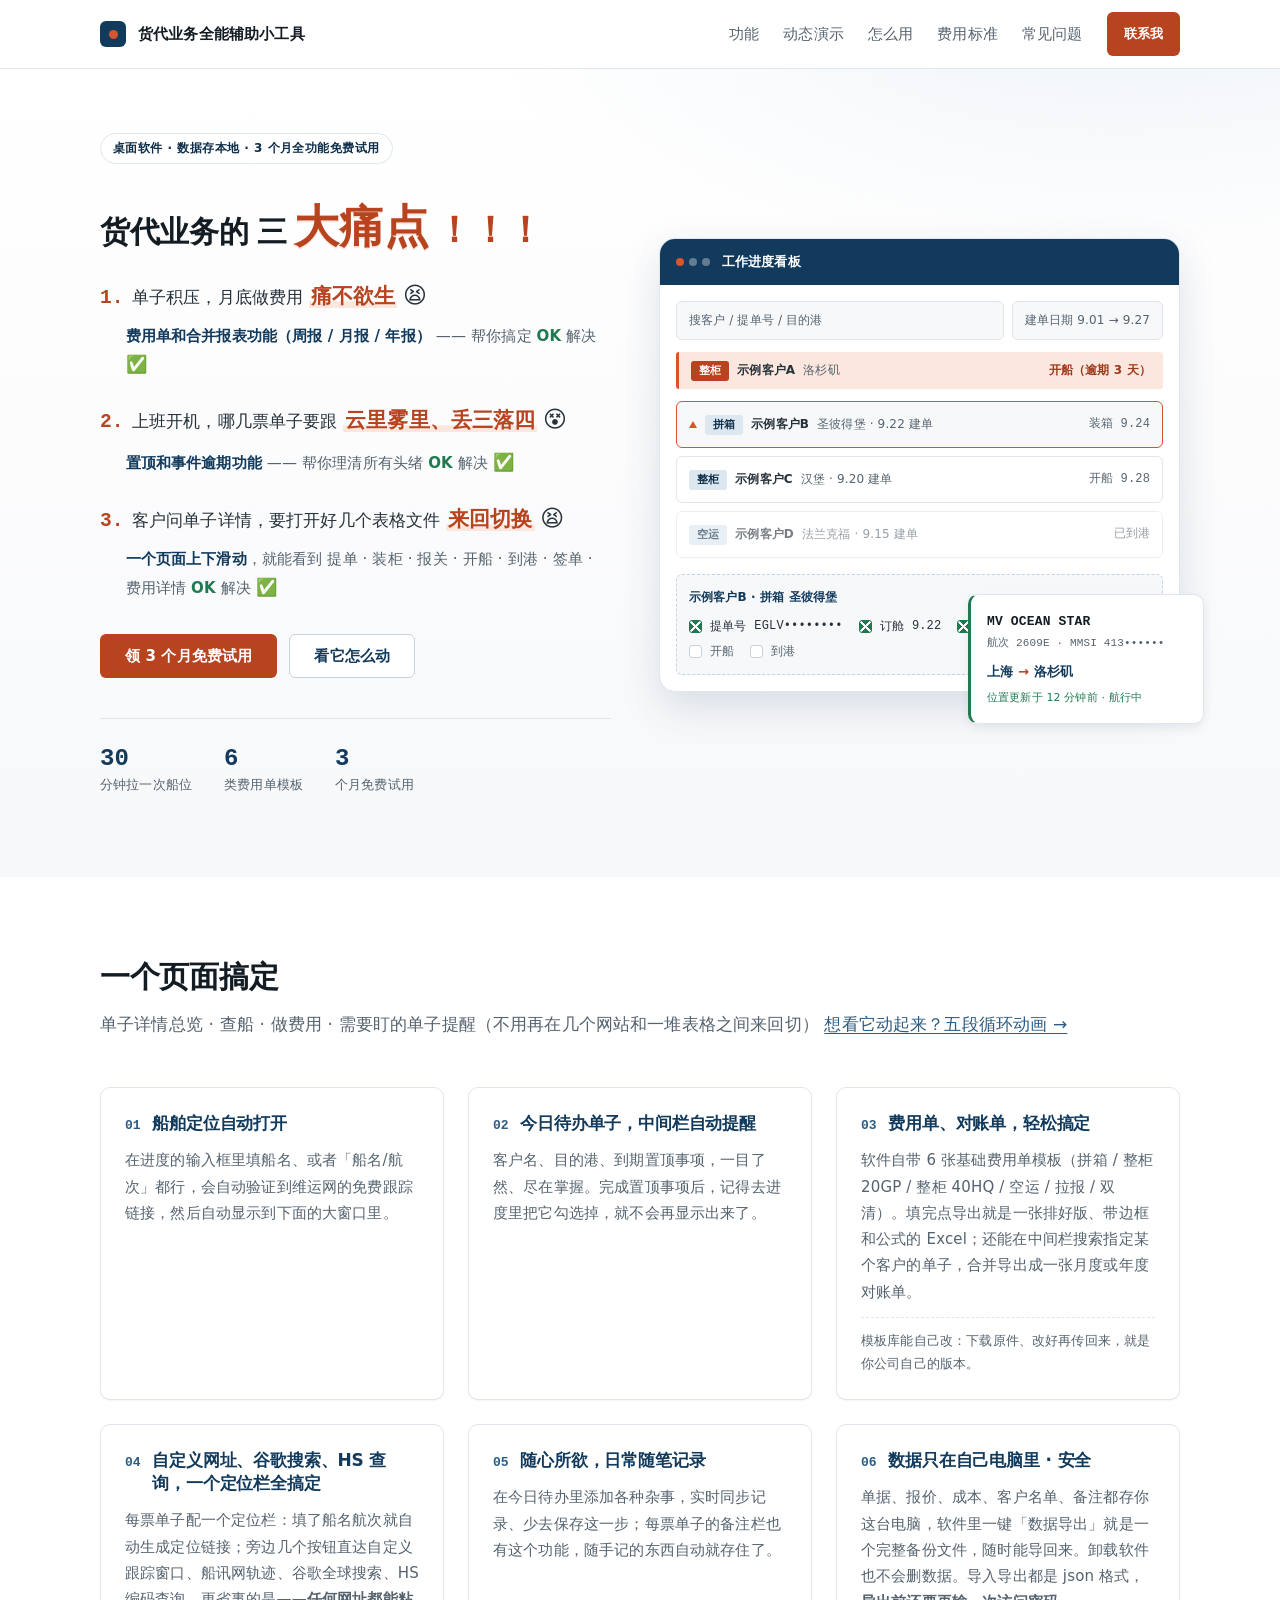
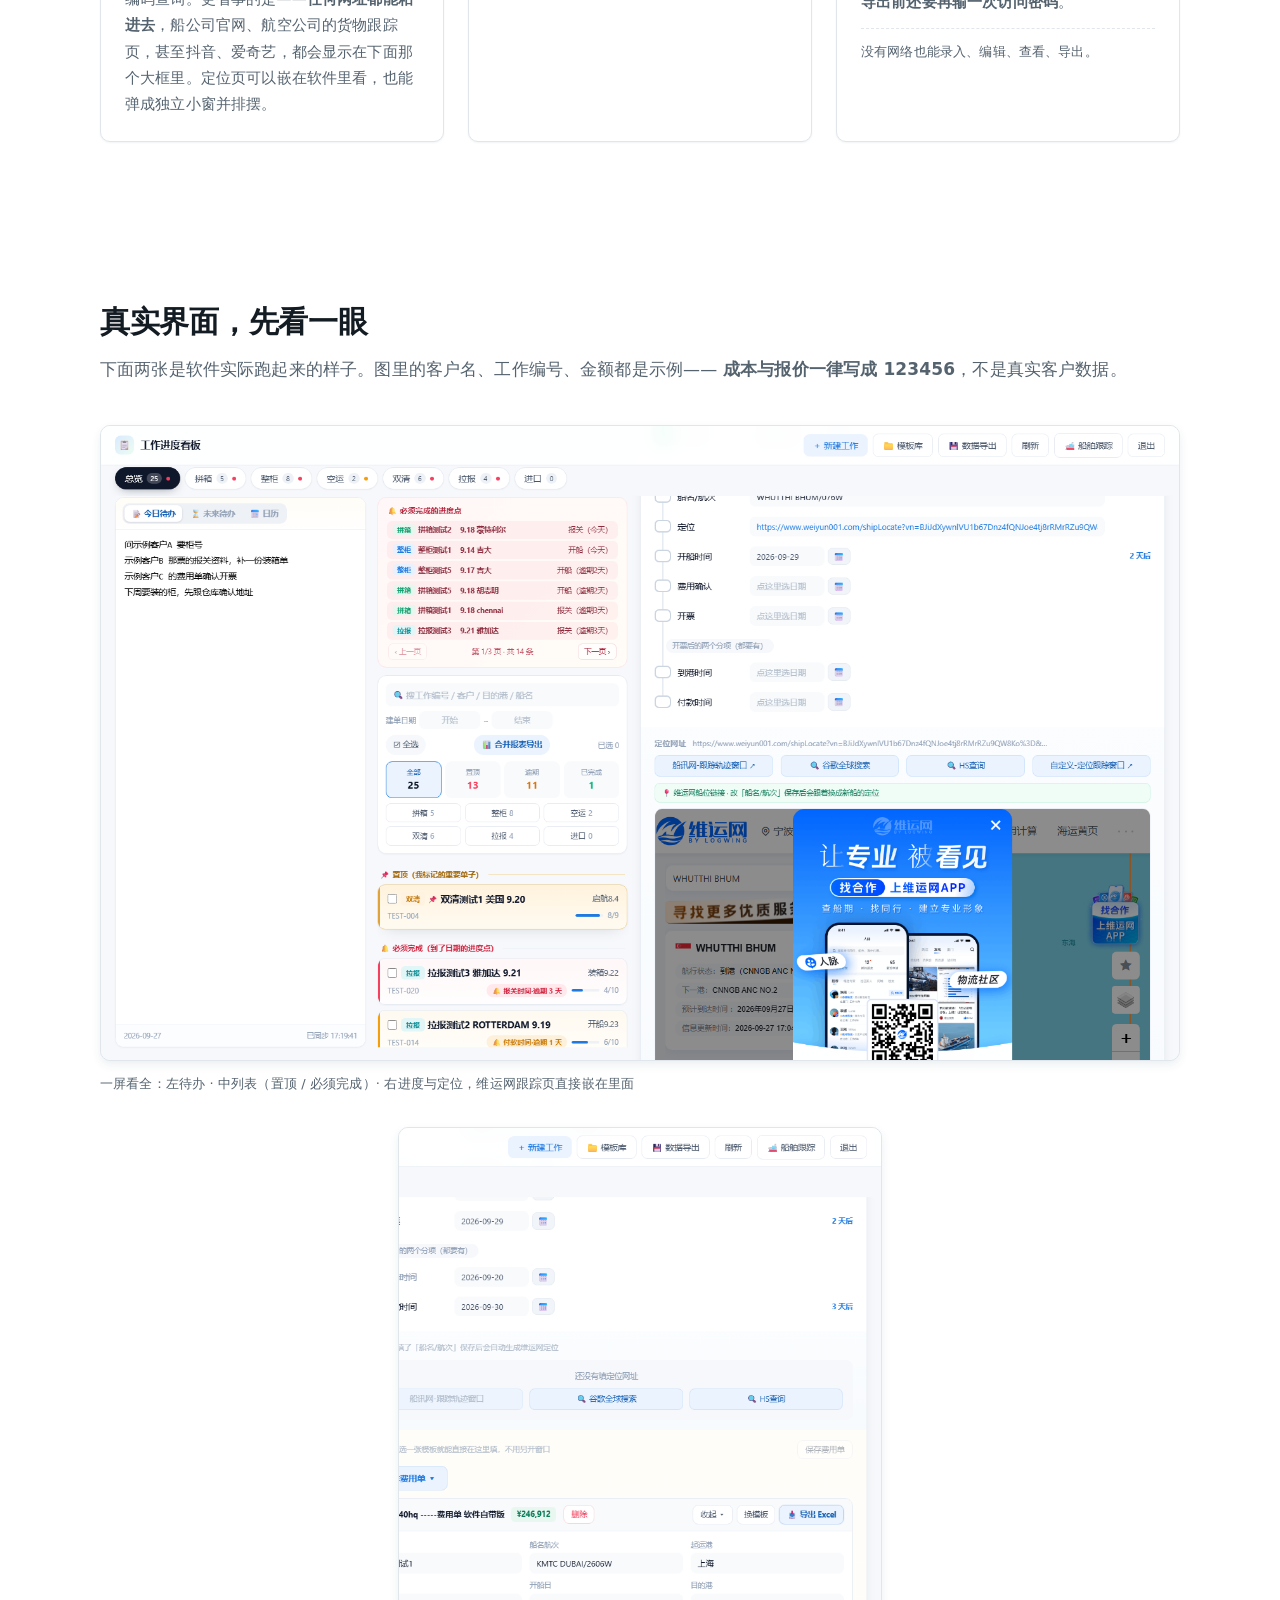
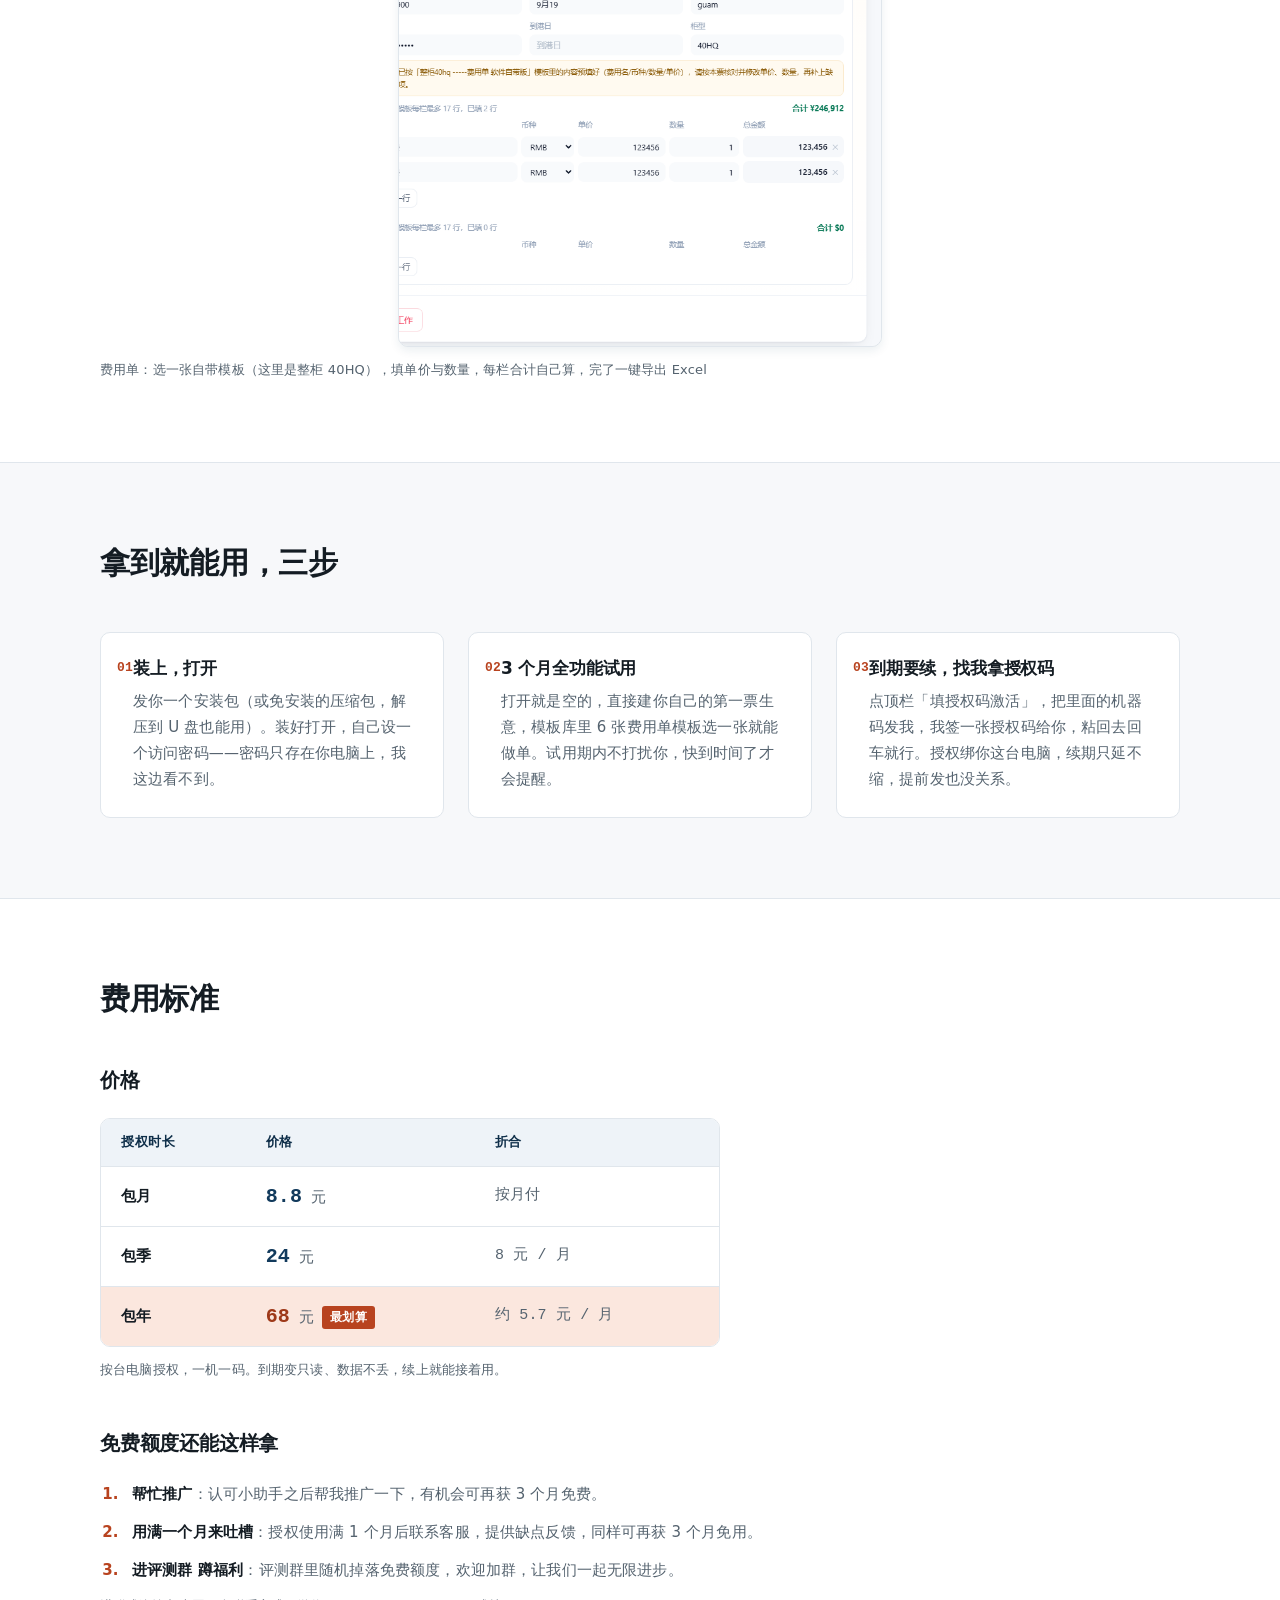
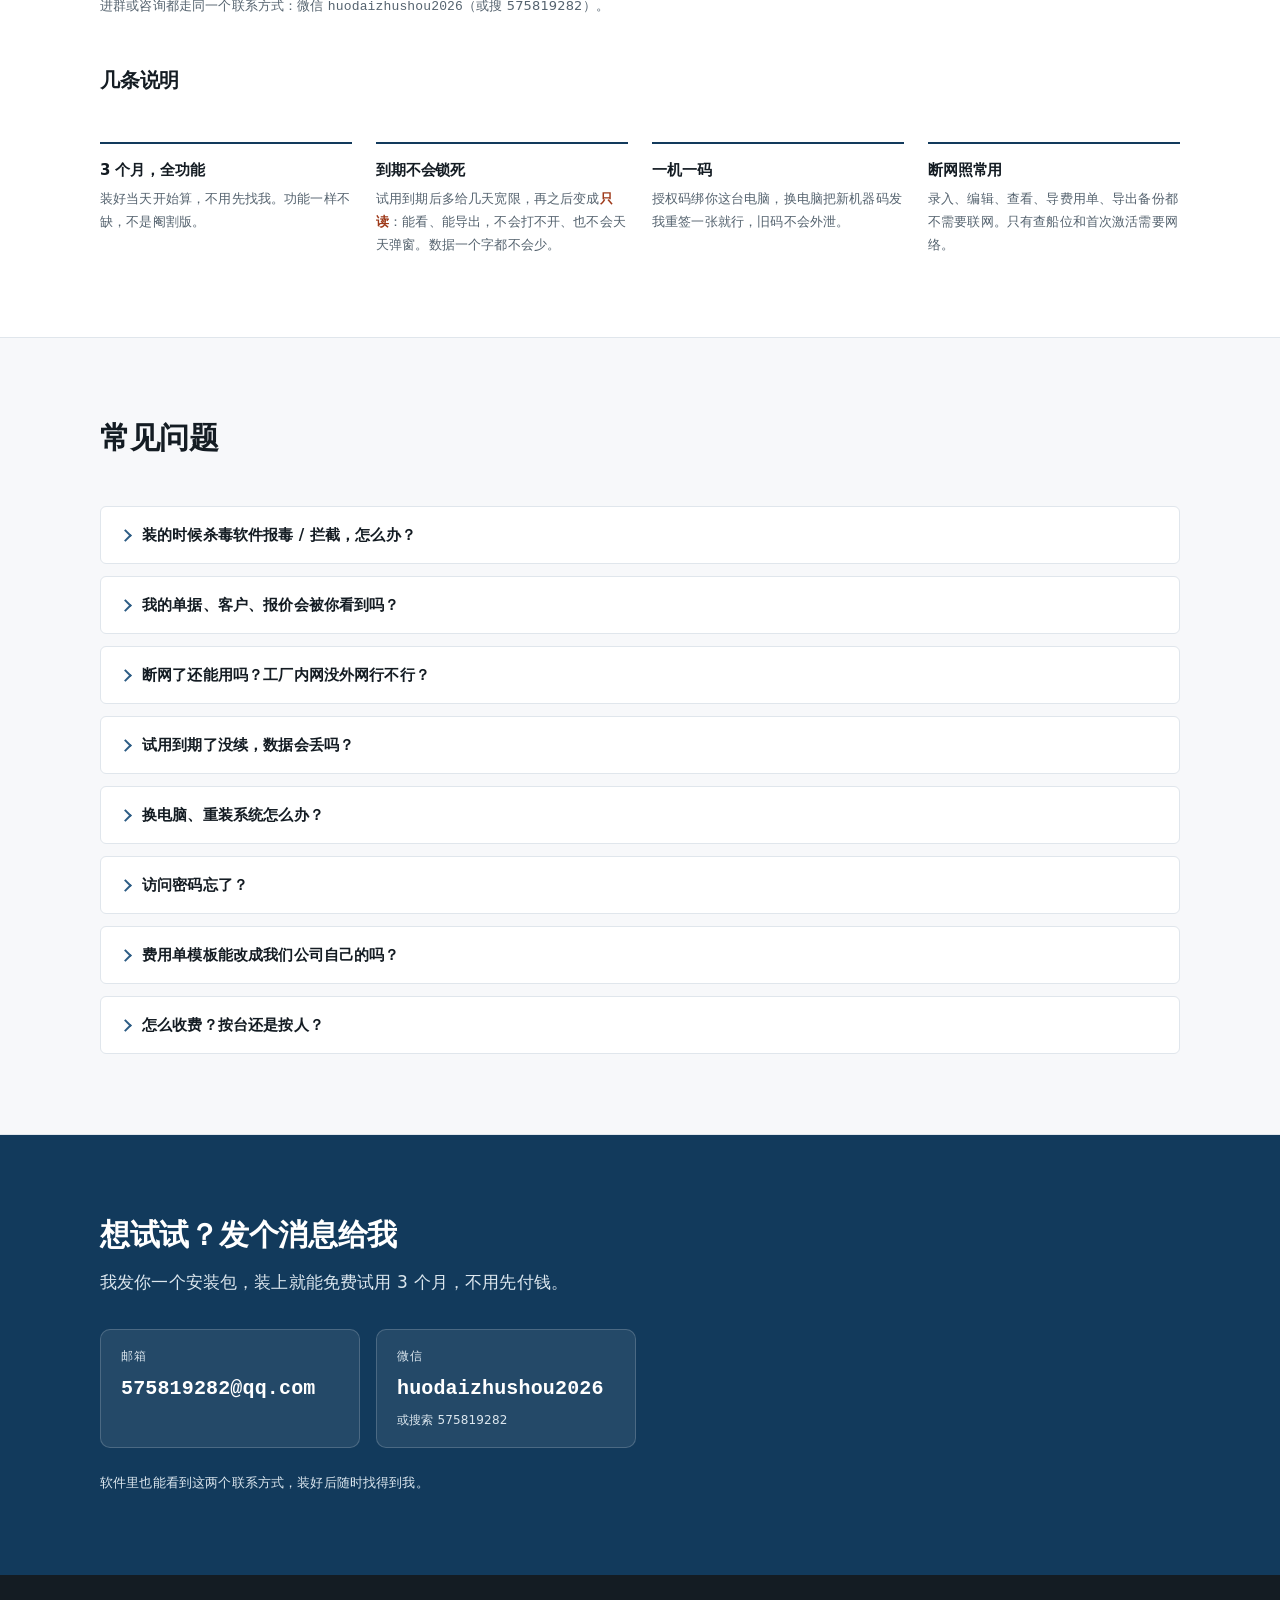
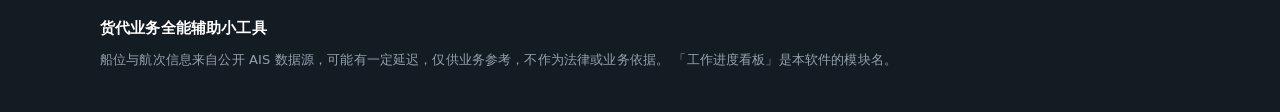
==== commit cba5ba8f: "deploy: 更新宣传官网" ====
--- a/index.html
+++ b/index.html
@@ -37,7 +37,7 @@
       <div class="hero__copy">
         <p class="eyebrow">桌面软件 · 数据存本地 · 3 个月全功能免费试用</p>
         <div class="pain">
-          <h1 class="pain__title"><span class="pain__keep">做货代业务的</span><span class="pain__num3">3</span>大<span class="pain__big">痛点</span><span class="pain__bang">！！！</span></h1>
+          <h1 class="pain__title"><span class="pain__keep">货代业务的</span>三<span class="pain__big">大痛点</span><span class="pain__bang">！！！</span></h1>
           <ol class="pain__list">
             <li>
               <p class="pain__txt"><b class="pain__no num">1.</b>单子积压，月底做费用 <em>痛不欲生</em> <span class="pain__face">😫</span></p>
--- a/assets/style.css
+++ b/assets/style.css
@@ -400,7 +400,7 @@
 }
 /* 这6个字必须整块不断行 */
 .pain__keep { white-space: nowrap; }
-.hero .pain__title { font-size: 34px; }   /* 选择器要比 .hero h1 更具体才盖得住 */
+.hero .pain__title { font-size: 30px; }   /* 选择器要比 .hero h1 更具体才盖得住 */
 .pain__num3 { font-size: 1.15em; font-weight: 900; color: var(--color-gray-900); }
 .pain__big {
   font-size: 1.5em; line-height: 1; color: var(--color-accent);
@@ -408,7 +408,7 @@
 }
 .pain__bang { font-size: 1.2em; font-weight: 900; color: var(--color-accent); letter-spacing: -0.02em; }
 .pain__list { margin-top: var(--space-5); display: flex; flex-direction: column; gap: var(--space-5); }
-.pain__list li { padding-left: var(--space-4); border-left: 3px solid var(--color-accent-100); }
+.pain__list li { padding-left: 0; }   /* 用户 2026-09-27：不要左边那道竖线 */
 .pain__txt { font-size: var(--text-lg); color: var(--color-gray-800); }
 /* 每条前面的编号：基础样式把列表序号关掉了（list-style:none），所以这里显式写出来 */
 .pain__no {
@@ -615,7 +615,7 @@
 
 @media (max-width: 720px) {
   :root { --text-5xl: 29px; --text-4xl: 25px; --text-3xl: 22px; --text-2xl: 20px; --text-lg: 16px; --text-base: 15px; }
-  .hero .pain__title { font-size: 24px; }   /* 手机上再小一档，「做货代业务的」那6个字才放得下 */
+  .hero .pain__title { font-size: 22px; }   /* 手机上再小一档，「做货代业务的」那6个字才放得下 */
   .topbar__inner { min-height: 58px; gap: var(--space-3); }
   .nav { display: none; }
   .brand__name { font-size: var(--text-sm); white-space: normal; line-height: 1.3; }
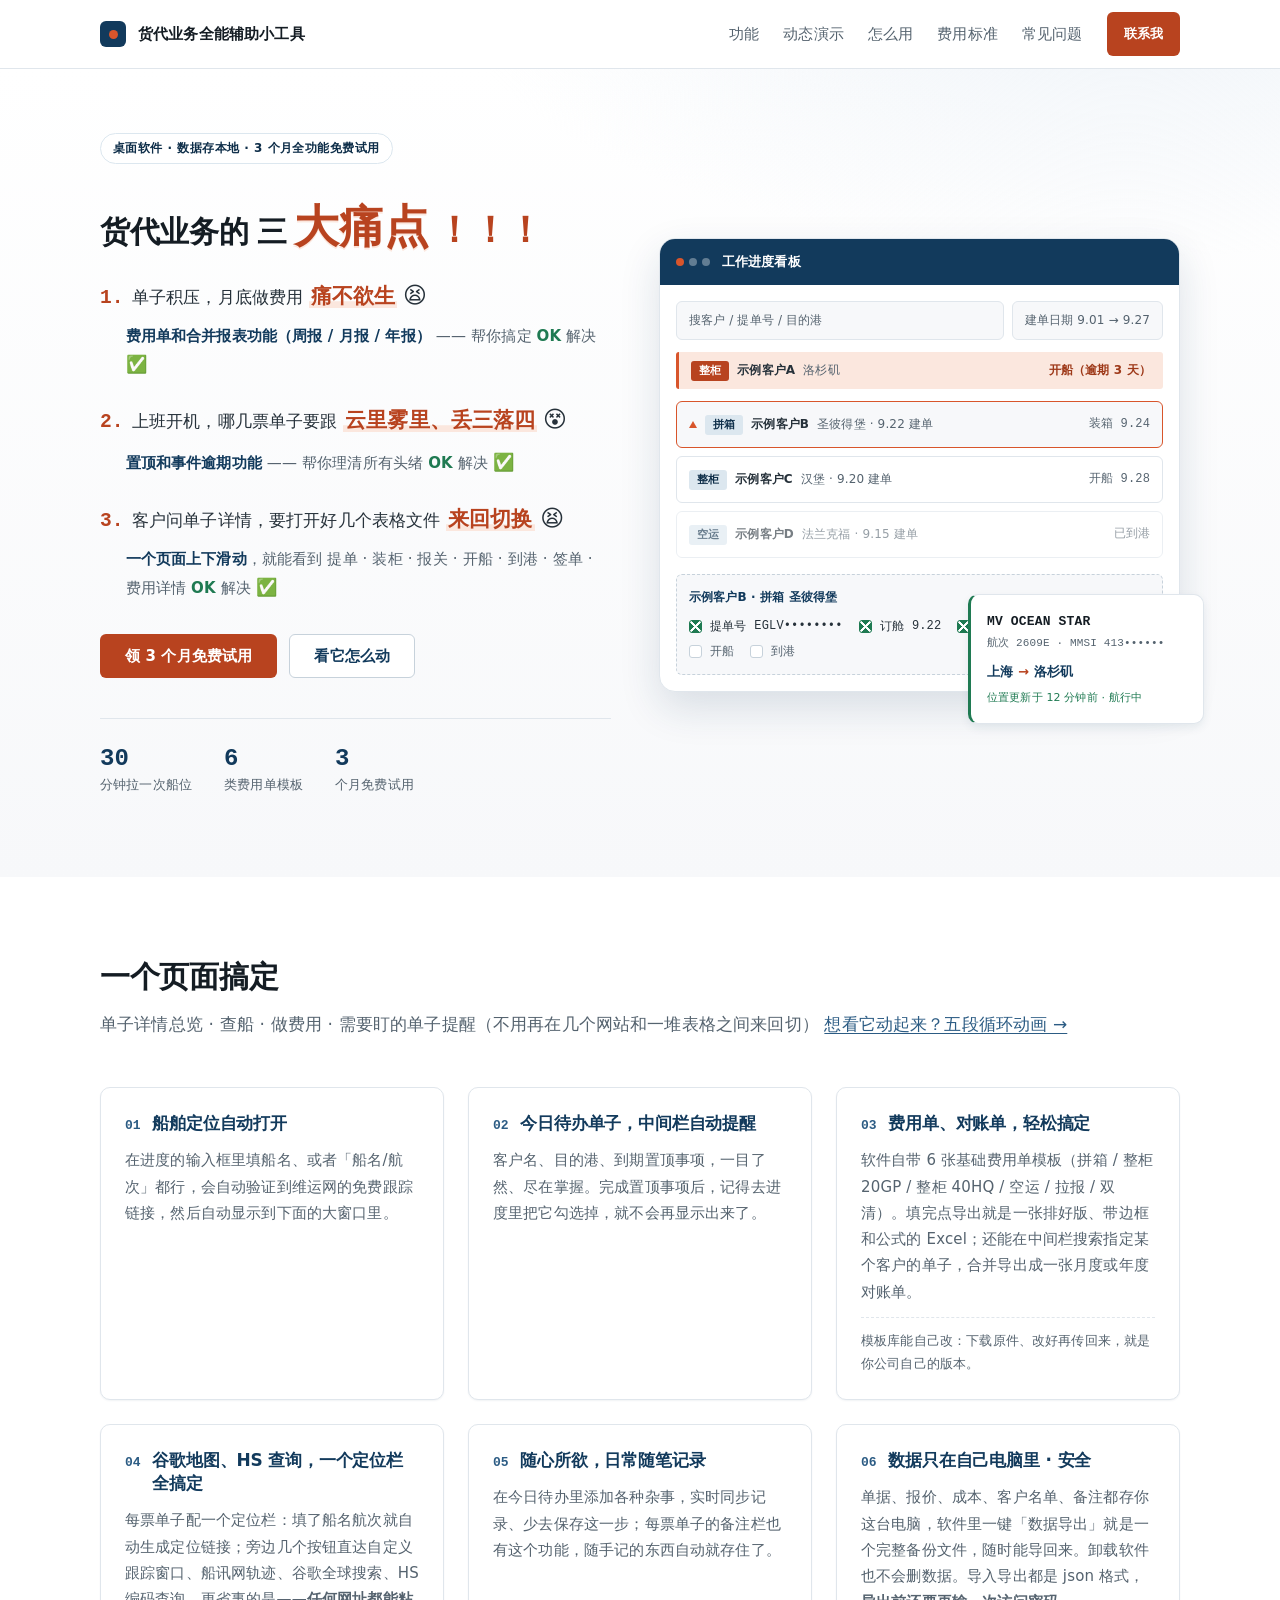
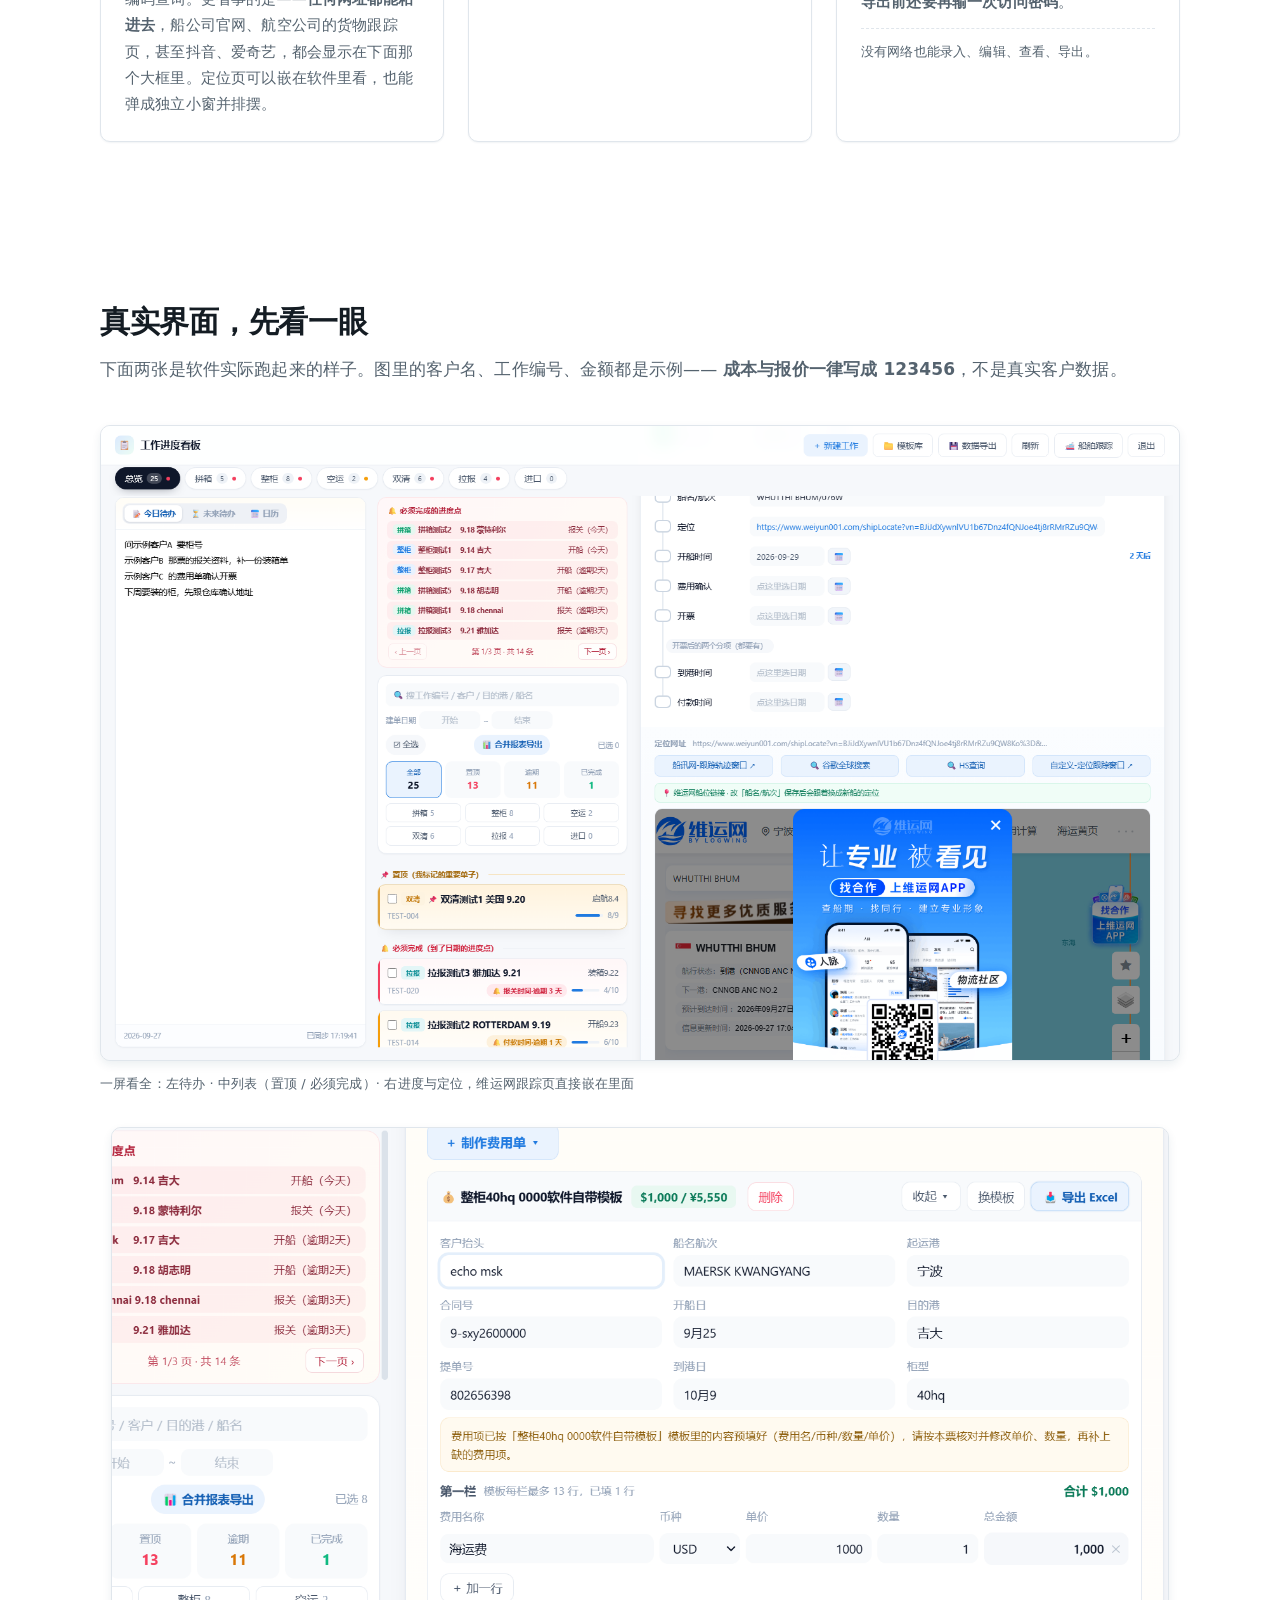
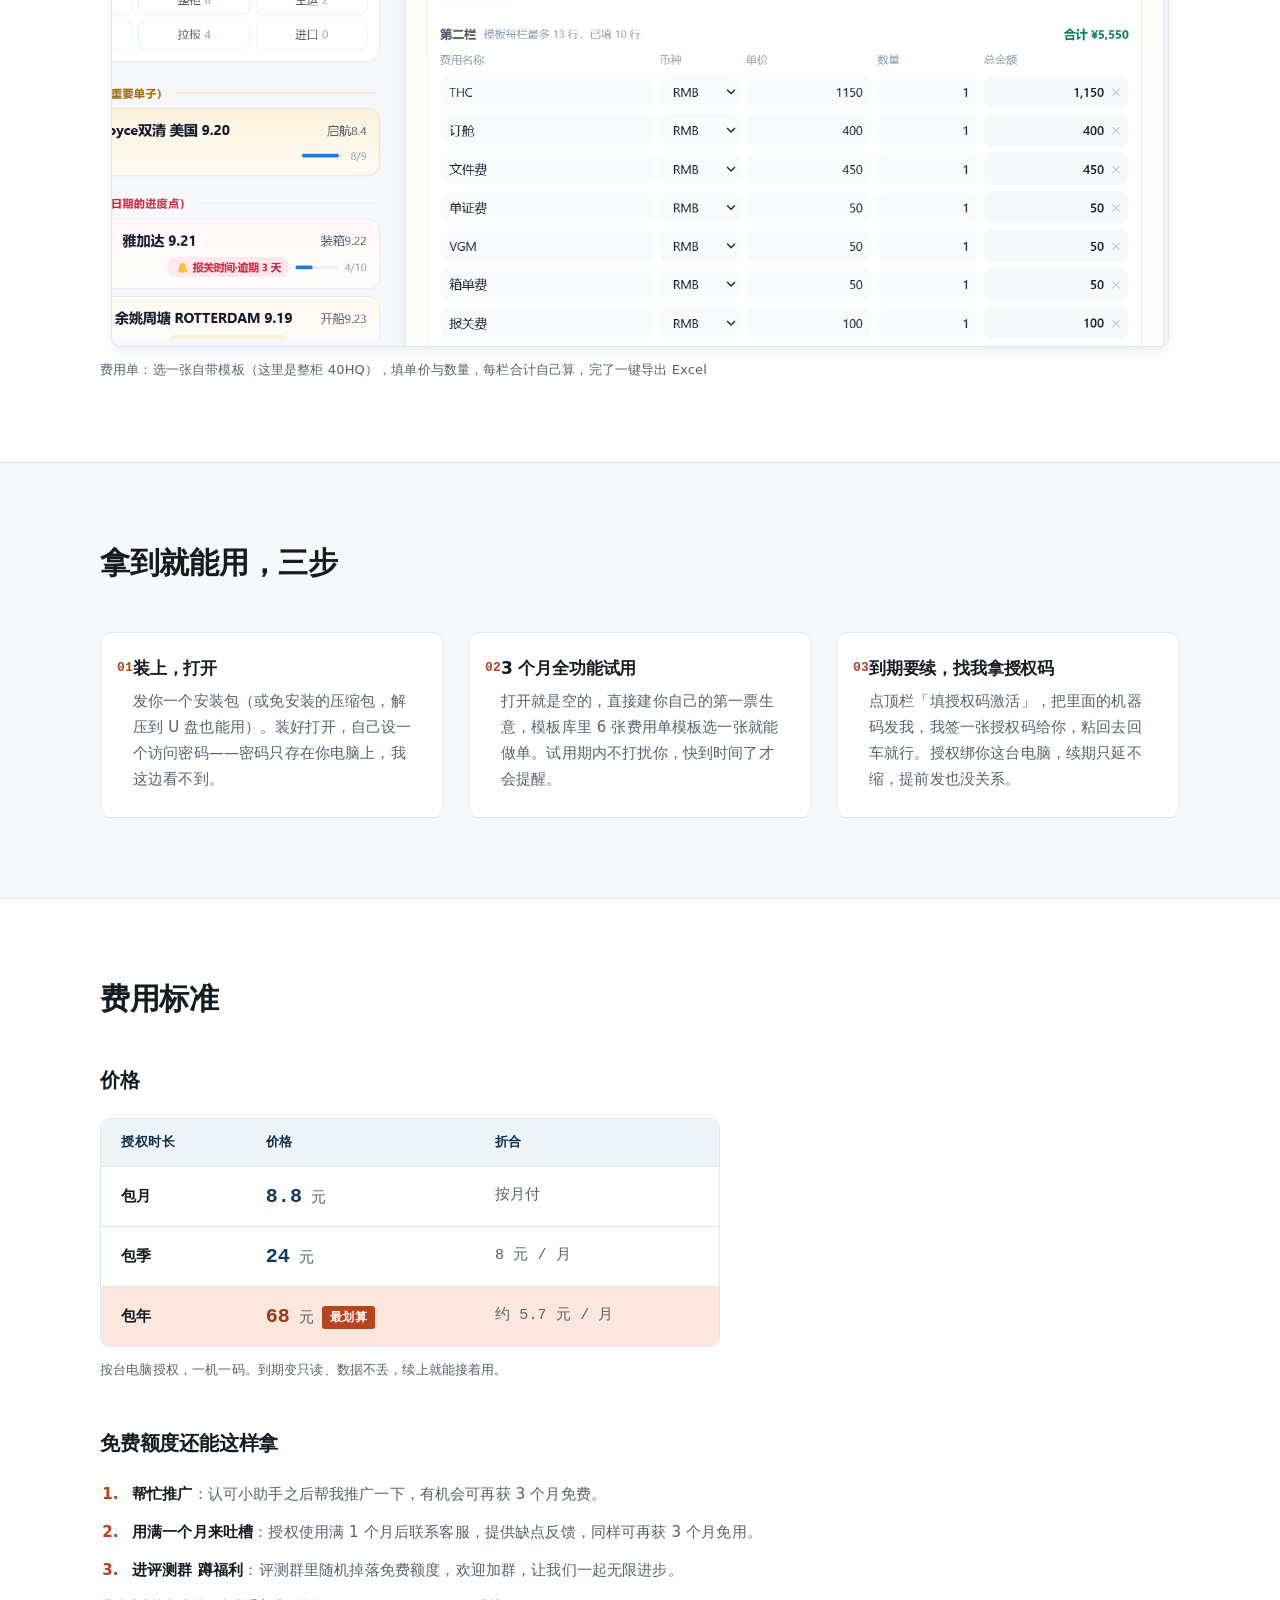
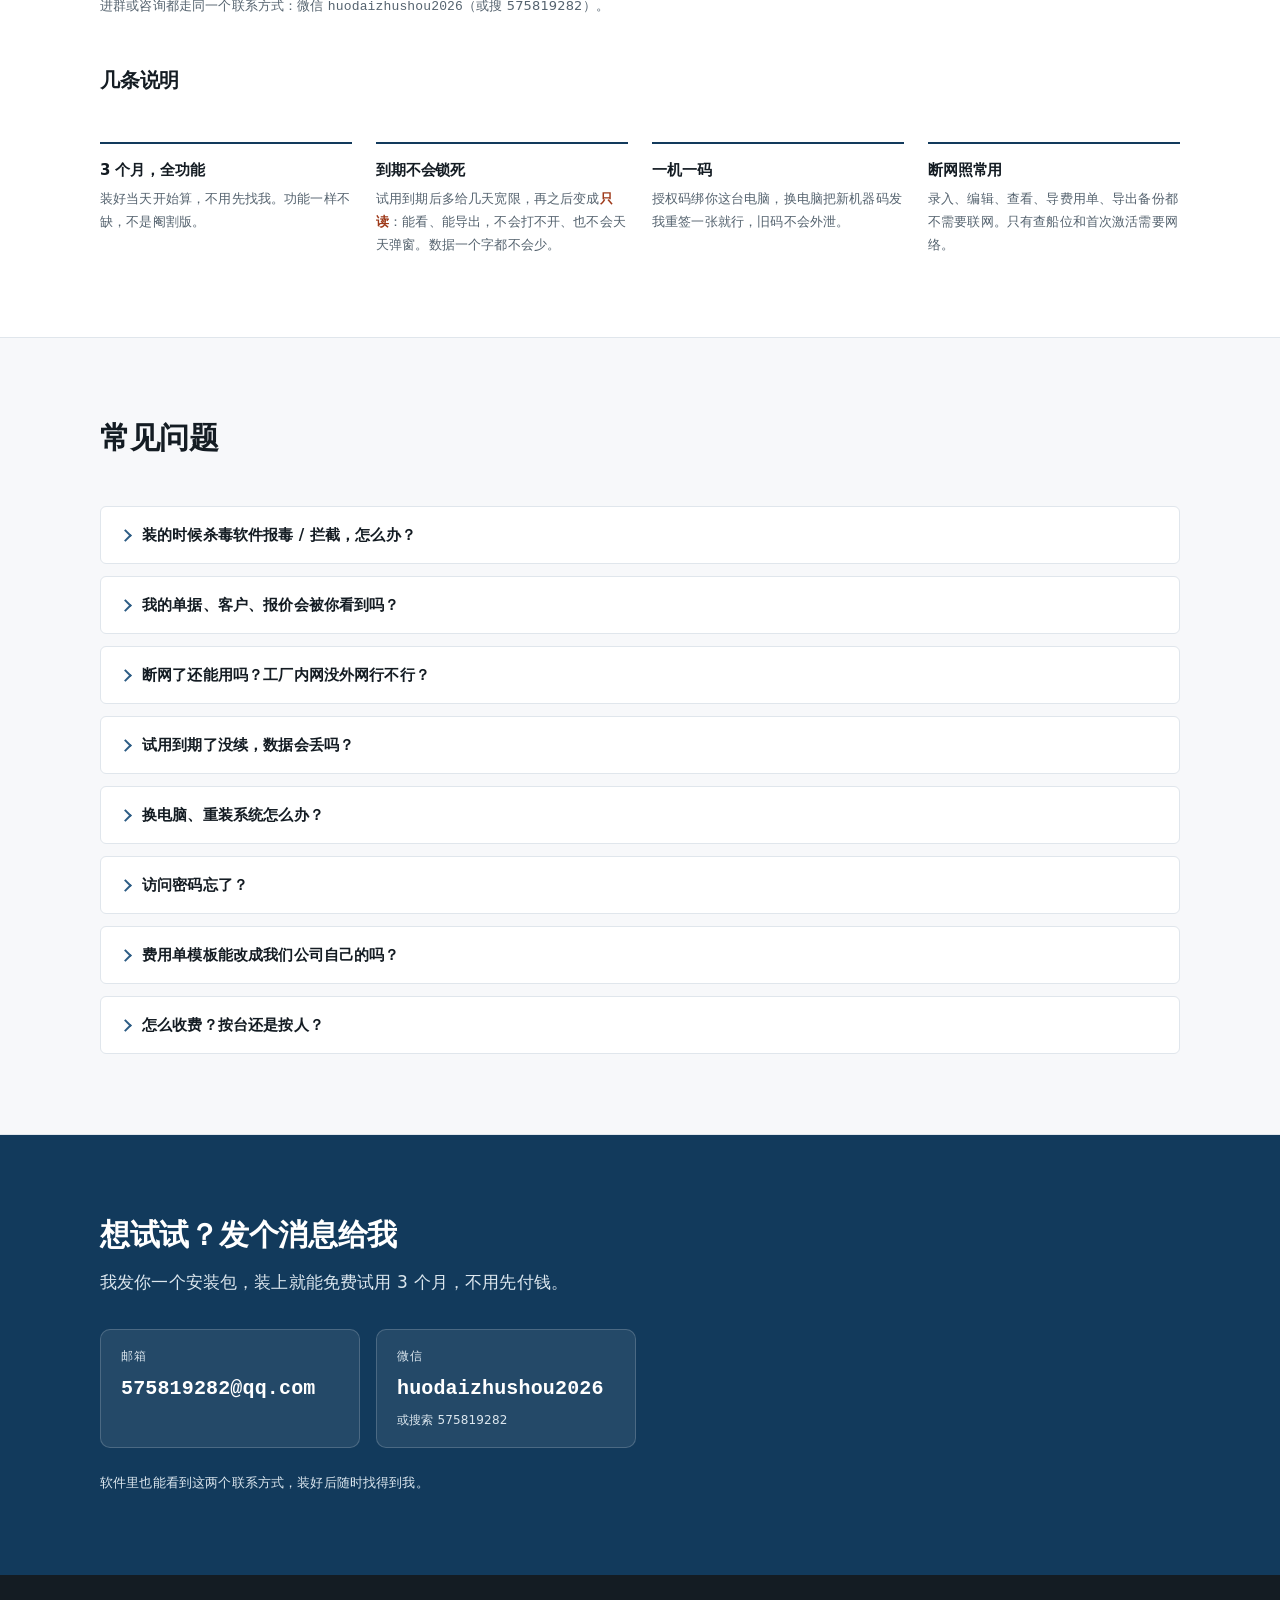
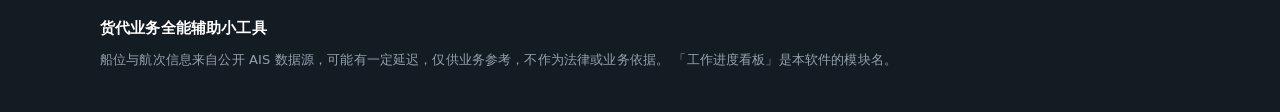
==== commit 736408b7: "deploy: 更新宣传官网" ====
--- a/index.html
+++ b/index.html
@@ -155,7 +155,7 @@
         </article>
 
         <article class="card">
-          <h3><span class="card__no num">04</span>自定义网址、谷歌搜索、HS 查询，一个定位栏全搞定</h3>
+          <h3><span class="card__no num">04</span>谷歌地图、HS 查询，一个定位栏全搞定</h3>
           <p>每票单子配一个定位栏：填了船名航次就自动生成定位链接；旁边几个按钮直达自定义跟踪窗口、船讯网轨迹、谷歌全球搜索、HS 编码查询。更省事的是——<b>任何网址都能粘进去</b>，船公司官网、航空公司的货物跟踪页，甚至抖音、爱奇艺，都会显示在下面那个大框里。定位页可以嵌在软件里看，也能弹成独立小窗并排摆。</p>
         </article>
 
--- a/assets/style.css
+++ b/assets/style.css
@@ -615,7 +615,7 @@
 
 @media (max-width: 720px) {
   :root { --text-5xl: 29px; --text-4xl: 25px; --text-3xl: 22px; --text-2xl: 20px; --text-lg: 16px; --text-base: 15px; }
-  .hero .pain__title { font-size: 22px; }   /* 手机上再小一档，「做货代业务的」那6个字才放得下 */
+  .hero .pain__title { font-size: 22px; }   /* 手机上再小一档，标题才放得下 */
   .topbar__inner { min-height: 58px; gap: var(--space-3); }
   .nav { display: none; }
   .brand__name { font-size: var(--text-sm); white-space: normal; line-height: 1.3; }
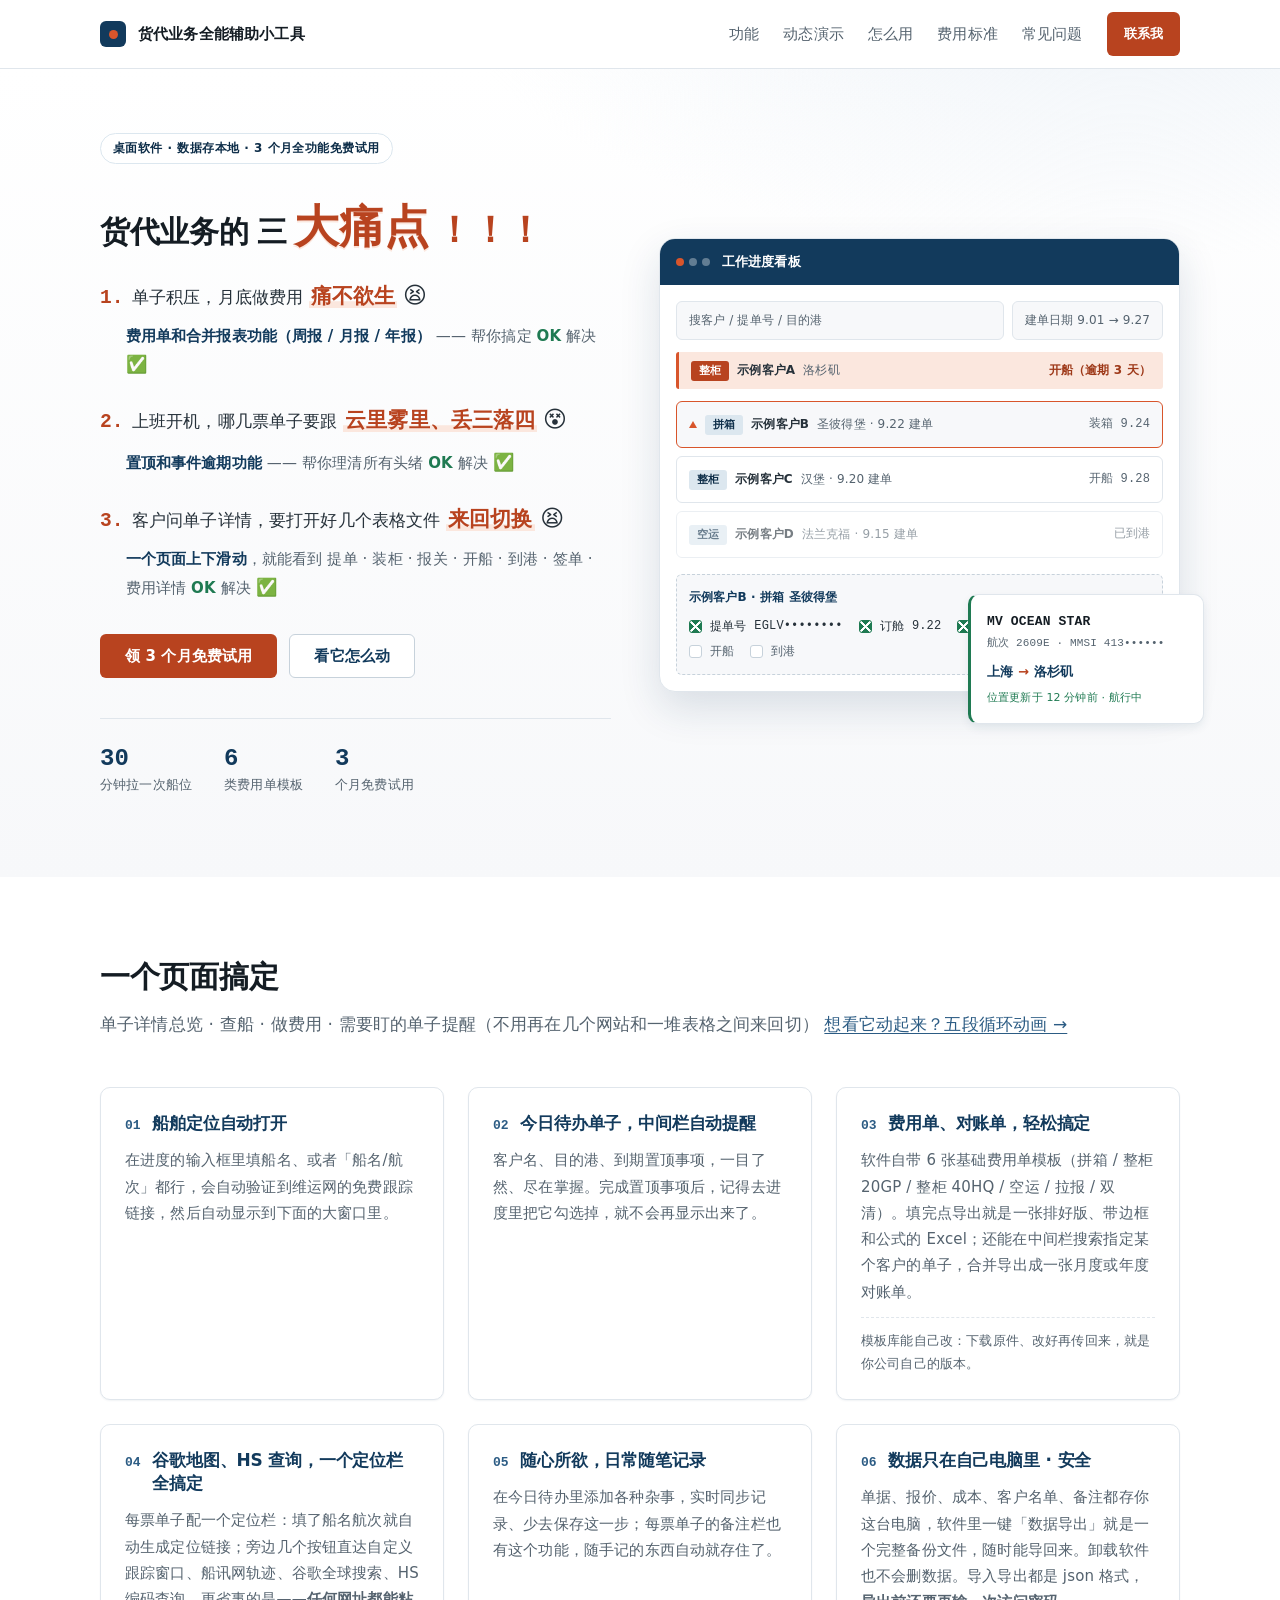
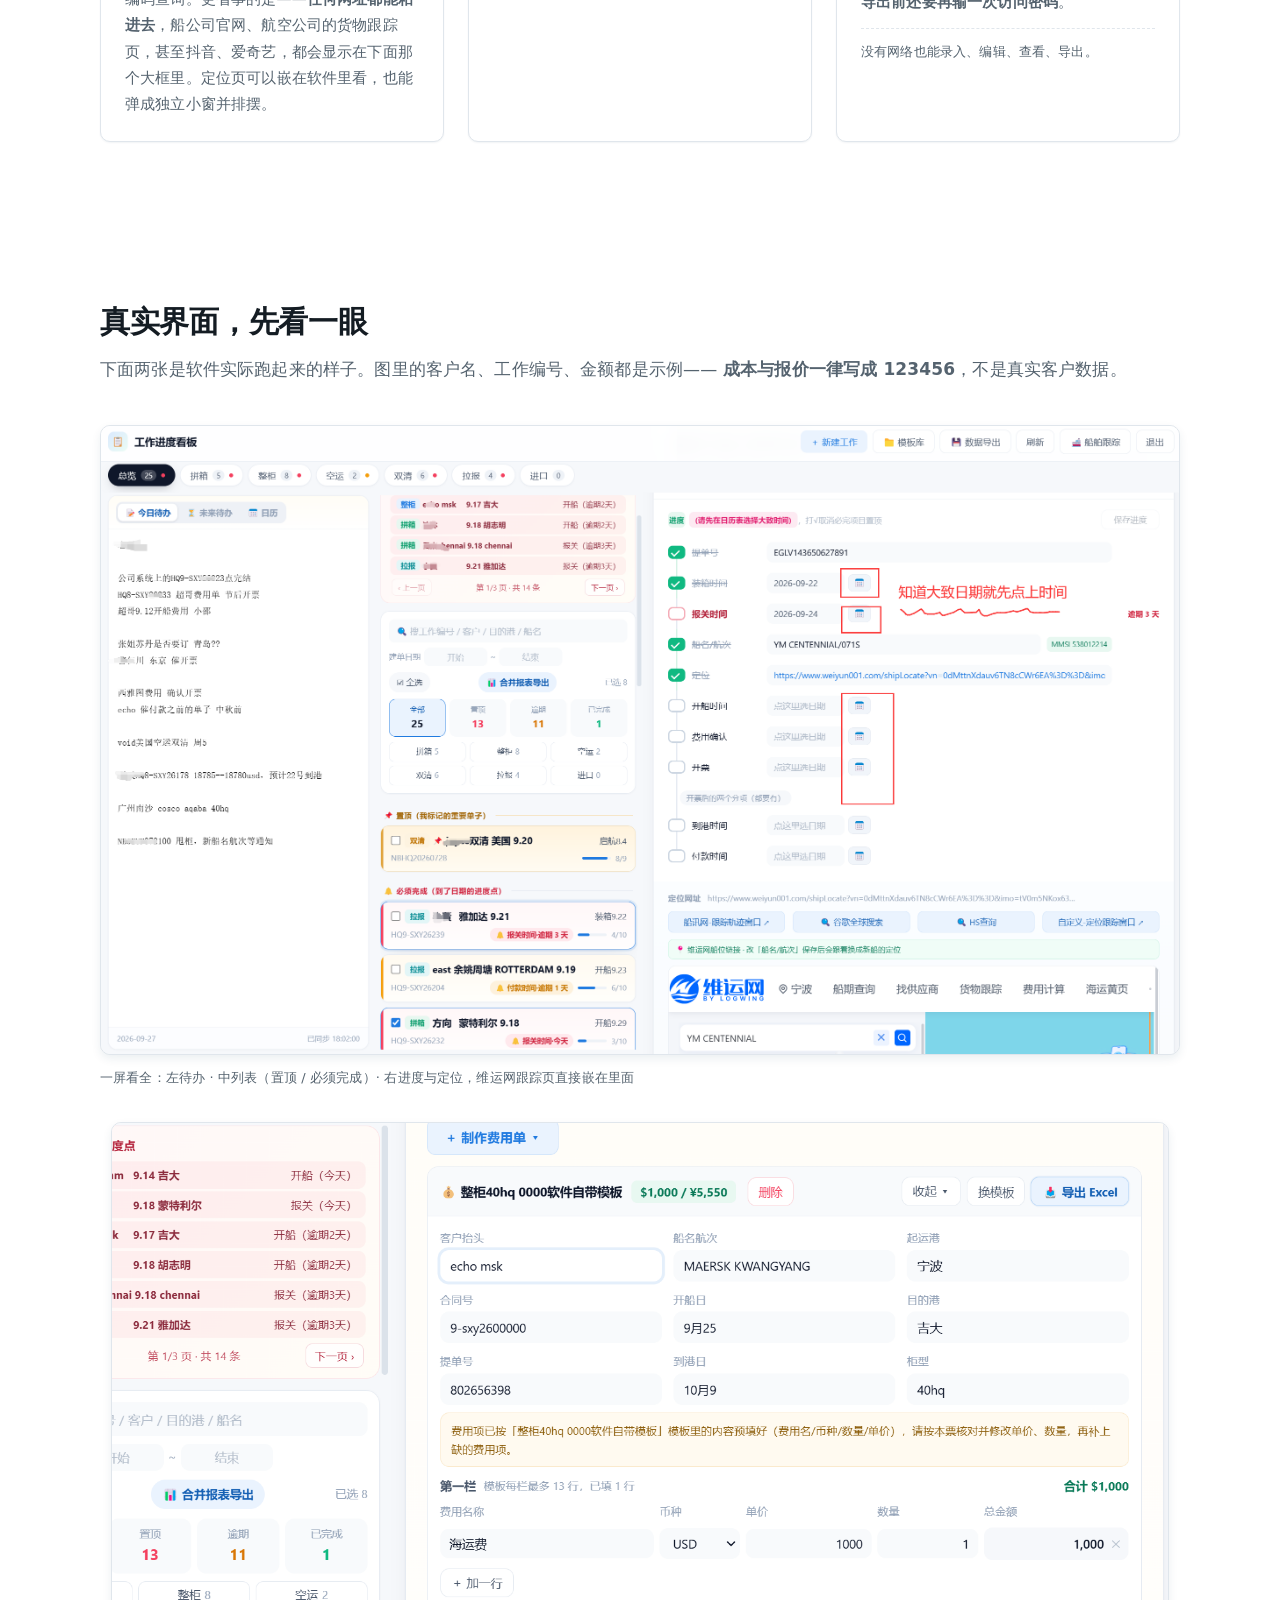
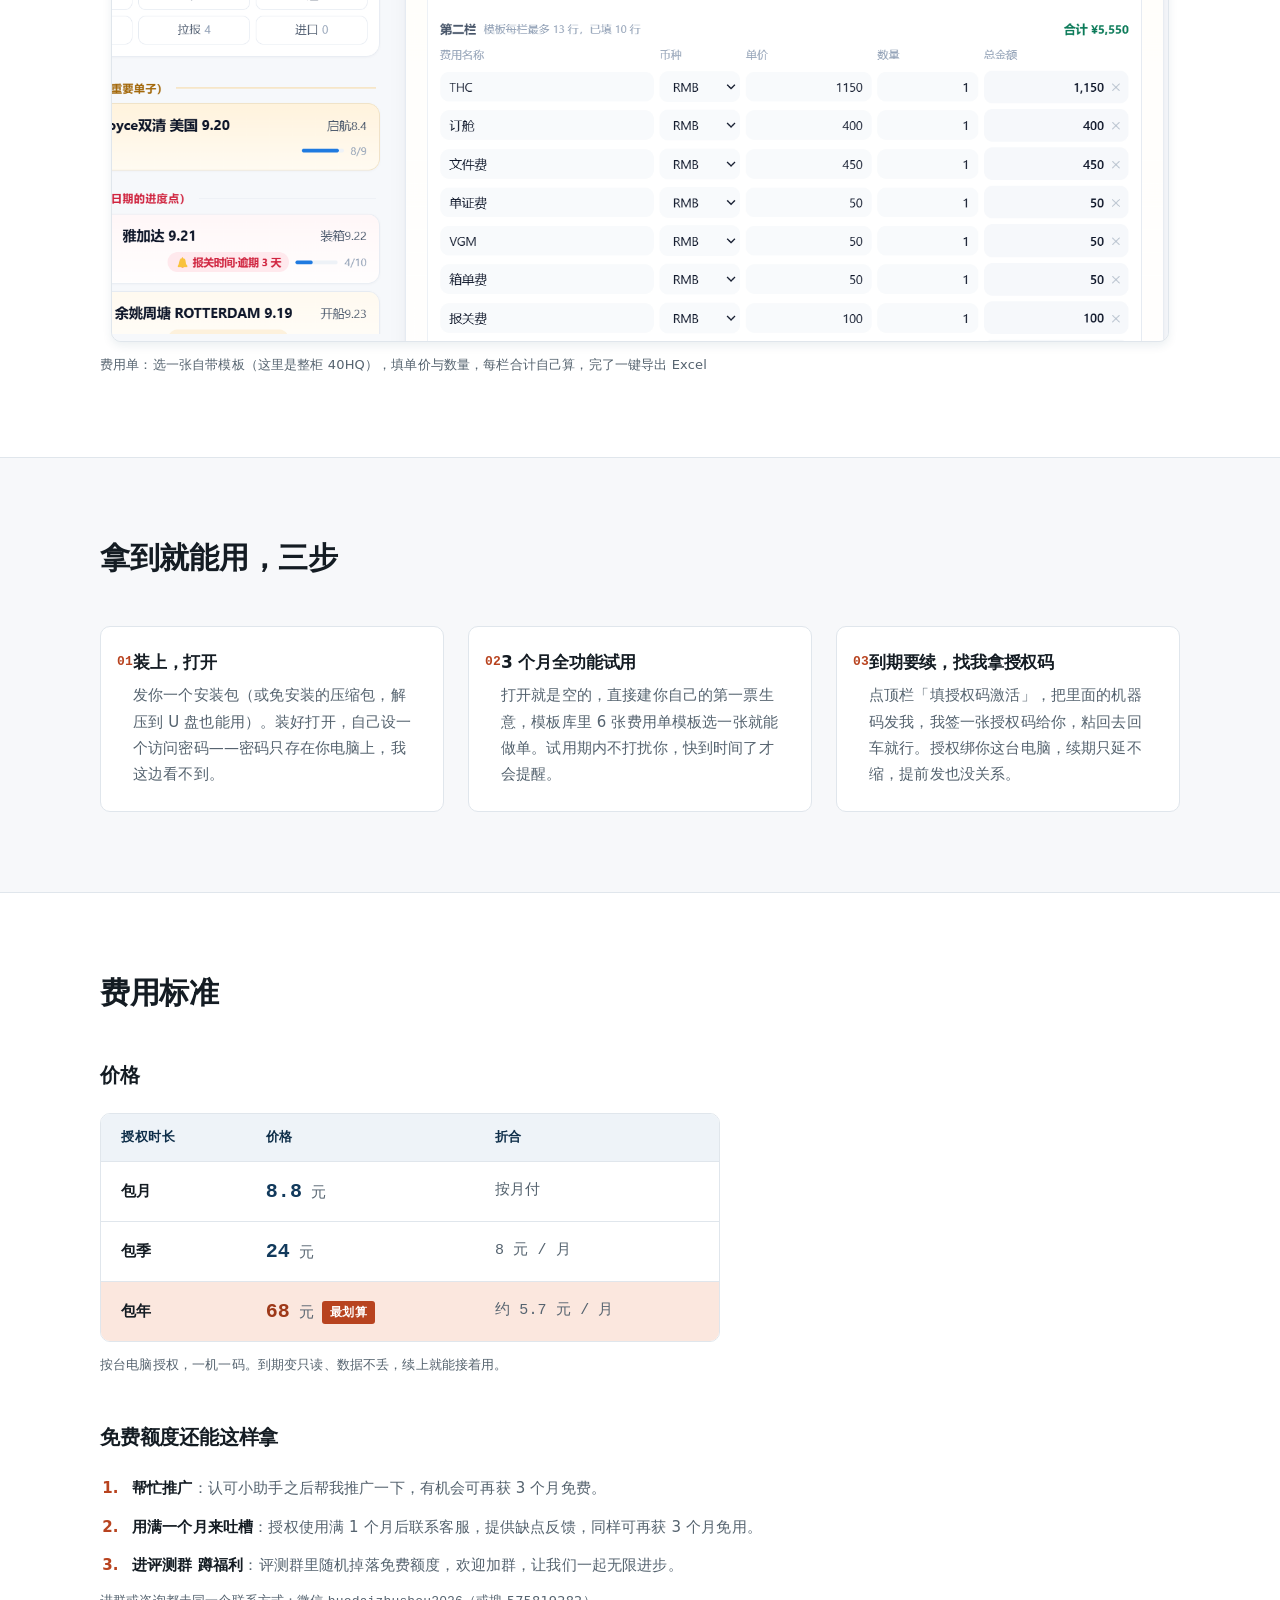
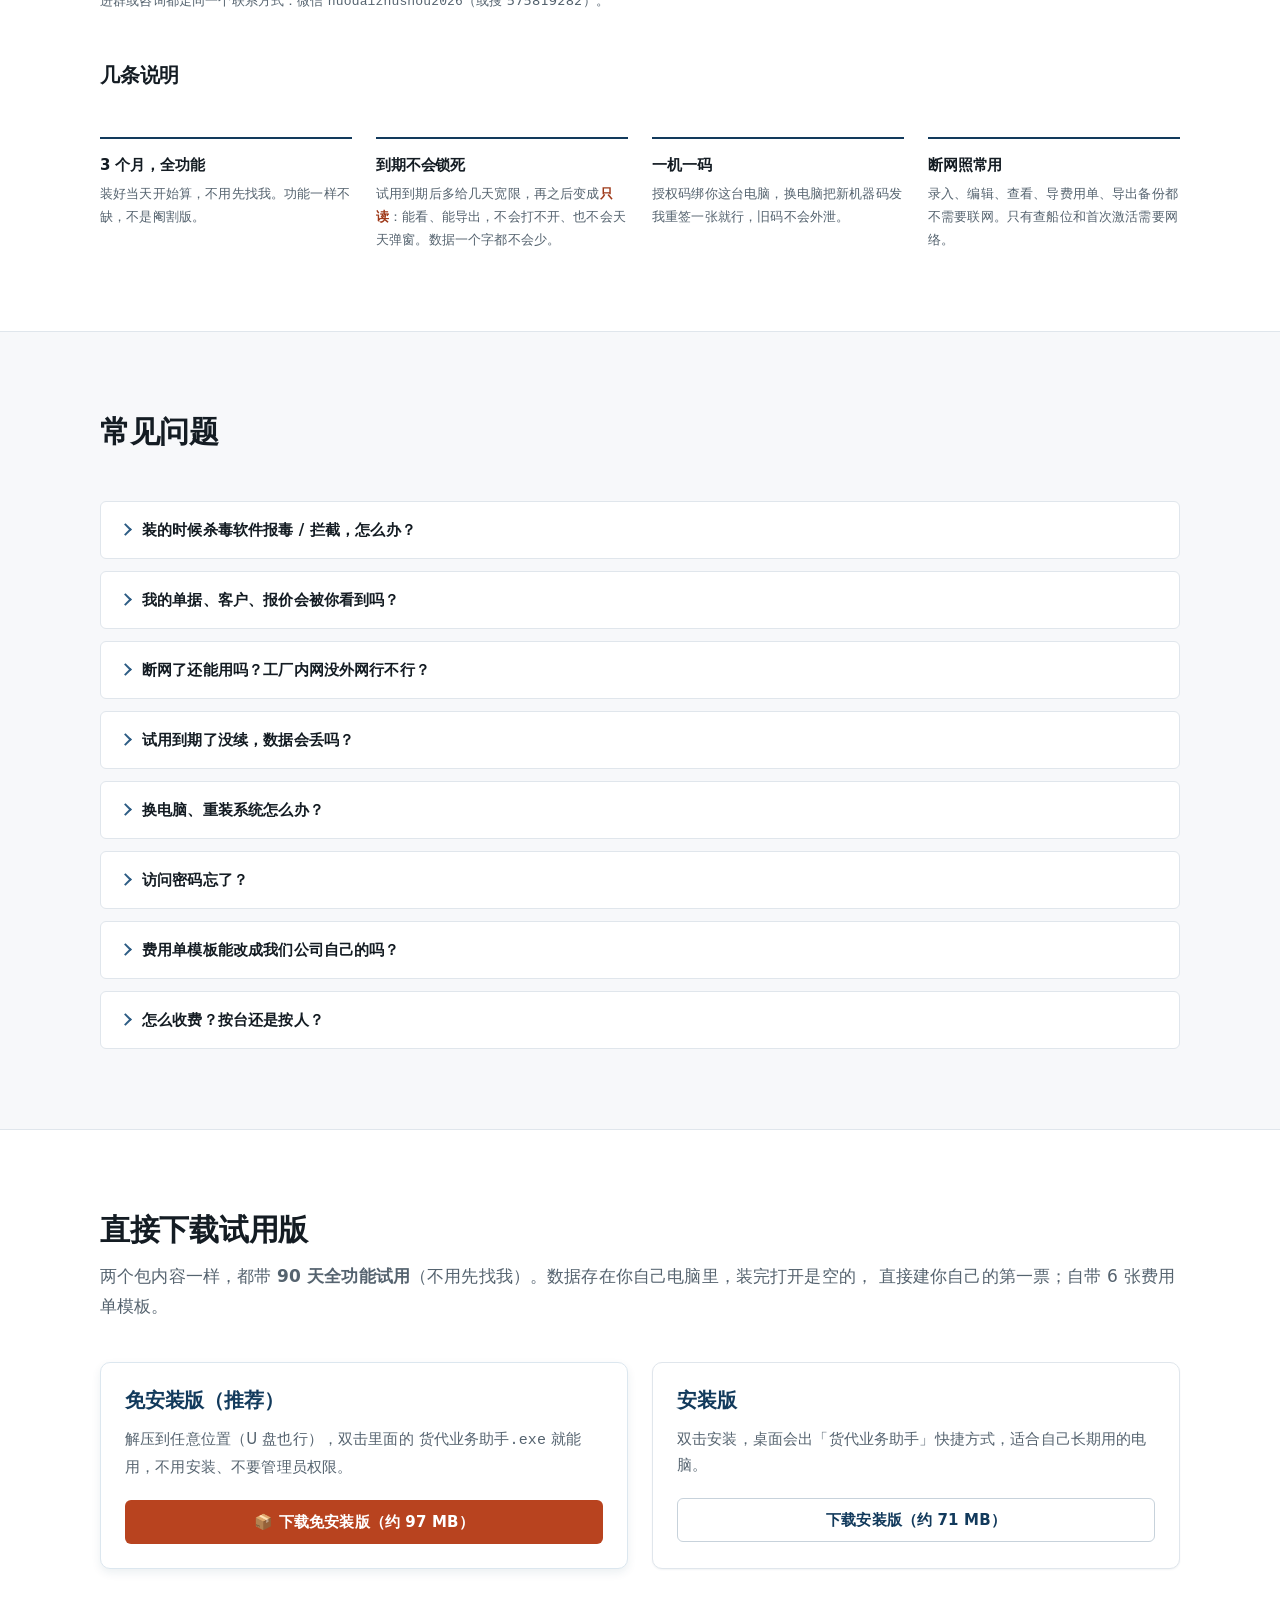
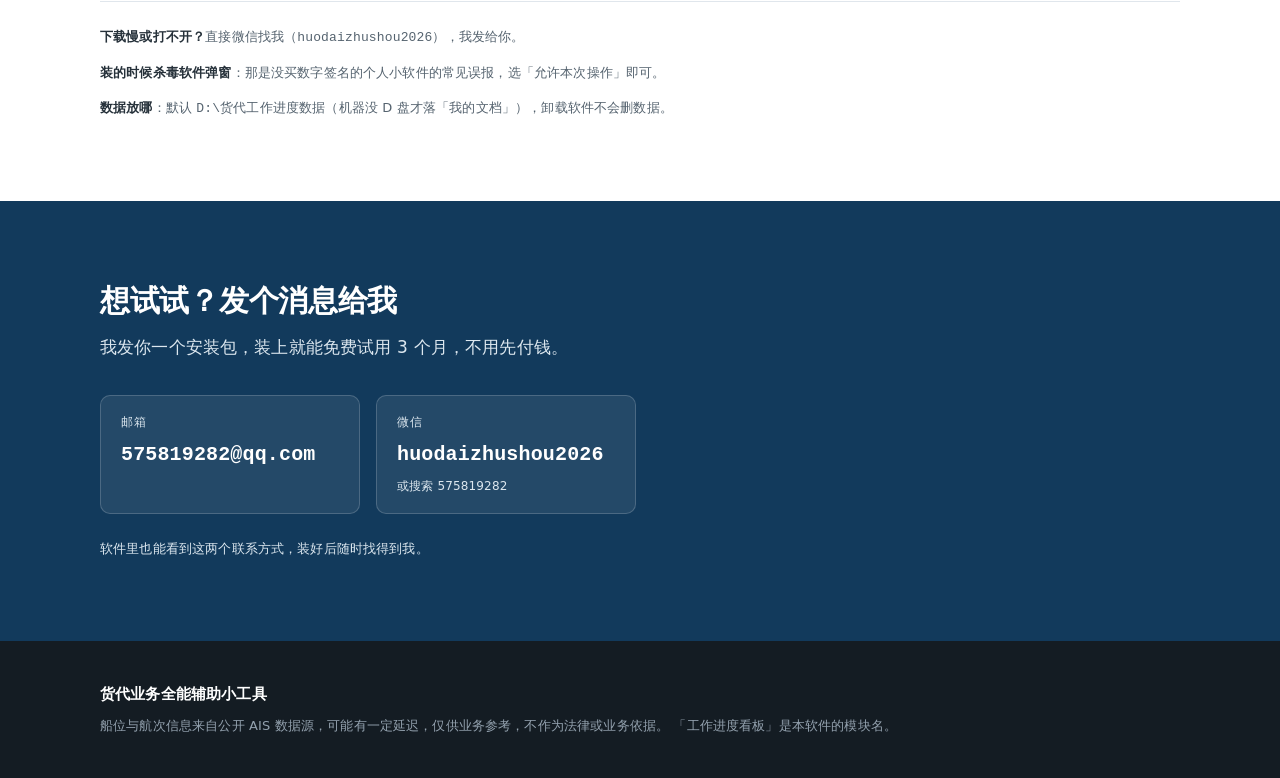
==== commit 8fa8ed1e: "deploy: 更新宣传官网" ====
--- a/index.html
+++ b/index.html
@@ -323,6 +323,36 @@
     </div>
   </section>
 
+  <!-- ============ 下载试用版 ============ -->
+  <section class="section" id="download">
+    <div class="wrap">
+      <h2 class="section__title">直接下载试用版</h2>
+      <p class="section__sub">
+        两个包内容一样，都带 <b>90 天全功能试用</b>（不用先找我）。数据存在你自己电脑里，装完打开是空的，
+        直接建你自己的第一票；自带 6 张费用单模板。
+      </p>
+
+      <div class="dl">
+        <div class="dl__card dl__card--main">
+          <h3>免安装版（推荐）</h3>
+          <p>解压到任意位置（U 盘也行），双击里面的 <span class="num">货代业务助手.exe</span> 就能用，不用安装、不要管理员权限。</p>
+          <a class="btn btn--primary dl__btn" href="https://hwy-cbdy-d1gt4pqze74bb9f0b-1464622683.tcloudbaseapp.com/货代业务助手-1.0.0-90天免费-免安装版.zip">📦 下载免安装版（约 97 MB）</a>
+        </div>
+        <div class="dl__card">
+          <h3>安装版</h3>
+          <p>双击安装，桌面会出「货代业务助手」快捷方式，适合自己长期用的电脑。</p>
+          <a class="btn btn--ghost dl__btn" href="https://hwy-cbdy-d1gt4pqze74bb9f0b-1464622683.tcloudbaseapp.com/货代业务助手-1.0.0-90天免费-安装版.exe">下载安装版（约 71 MB）</a>
+        </div>
+      </div>
+
+      <ul class="dl__notes">
+        <li><b>下载慢或打不开？</b>直接微信找我（<span class="num">huodaizhushou2026</span>），我发给你。</li>
+        <li><b>装的时候杀毒软件弹窗</b>：那是没买数字签名的个人小软件的常见误报，选「允许本次操作」即可。</li>
+        <li><b>数据放哪</b>：默认 <span class="num">D:\货代工作进度数据</span>（机器没 D 盘才落「我的文档」），卸载软件不会删数据。</li>
+      </ul>
+    </div>
+  </section>
+
   <!-- ============ 联系 ============ -->
   <section class="section contact" id="contact">
     <div class="wrap contact__inner">
--- a/assets/style.css
+++ b/assets/style.css
@@ -448,6 +448,31 @@
   margin-top: var(--space-3);
   color: var(--color-gray-600); font-size: var(--text-sm);
 }
+
+/* ---------- 下载试用版 ---------- */
+.dl {
+  display: grid; grid-template-columns: repeat(2, minmax(0, 1fr));
+  gap: var(--space-6); margin-top: var(--space-10);
+}
+.dl__card {
+  padding: var(--space-6);
+  background: var(--color-white);
+  border: 1px solid var(--color-gray-200); border-radius: var(--radius-lg);
+  box-shadow: var(--shadow-sm);
+}
+.dl__card--main { border-color: var(--color-primary-100); box-shadow: var(--shadow-md); }
+.dl__card h3 {
+  font-size: var(--text-xl); color: var(--color-primary); margin-bottom: var(--space-3);
+}
+.dl__card p { color: var(--color-gray-600); font-size: var(--text-base); }
+.dl__btn { margin-top: var(--space-5); width: 100%; }
+.dl__notes {
+  margin-top: var(--space-8); padding-top: var(--space-6);
+  border-top: 1px solid var(--color-gray-200);
+  display: flex; flex-direction: column; gap: var(--space-3);
+}
+.dl__notes li { color: var(--color-gray-600); font-size: var(--text-sm); }
+.dl__notes b { color: var(--color-gray-800); }
 
 /* ---------- 小标题（区块内的二级标题） ---------- */
 .block-title {
@@ -605,6 +630,7 @@
   :root { --text-5xl: 36px; --text-4xl: 30px; --text-3xl: 26px; }
   .hero__grid { grid-template-columns: minmax(0, 1fr); gap: var(--space-16); }
   .shots { grid-template-columns: minmax(0, 1fr); }
+  .dl { grid-template-columns: minmax(0, 1fr); }
   .hero__shot { max-width: 560px; }
   .cards { grid-template-columns: repeat(2, minmax(0, 1fr)); }
   .terms { grid-template-columns: repeat(2, minmax(0, 1fr)); }
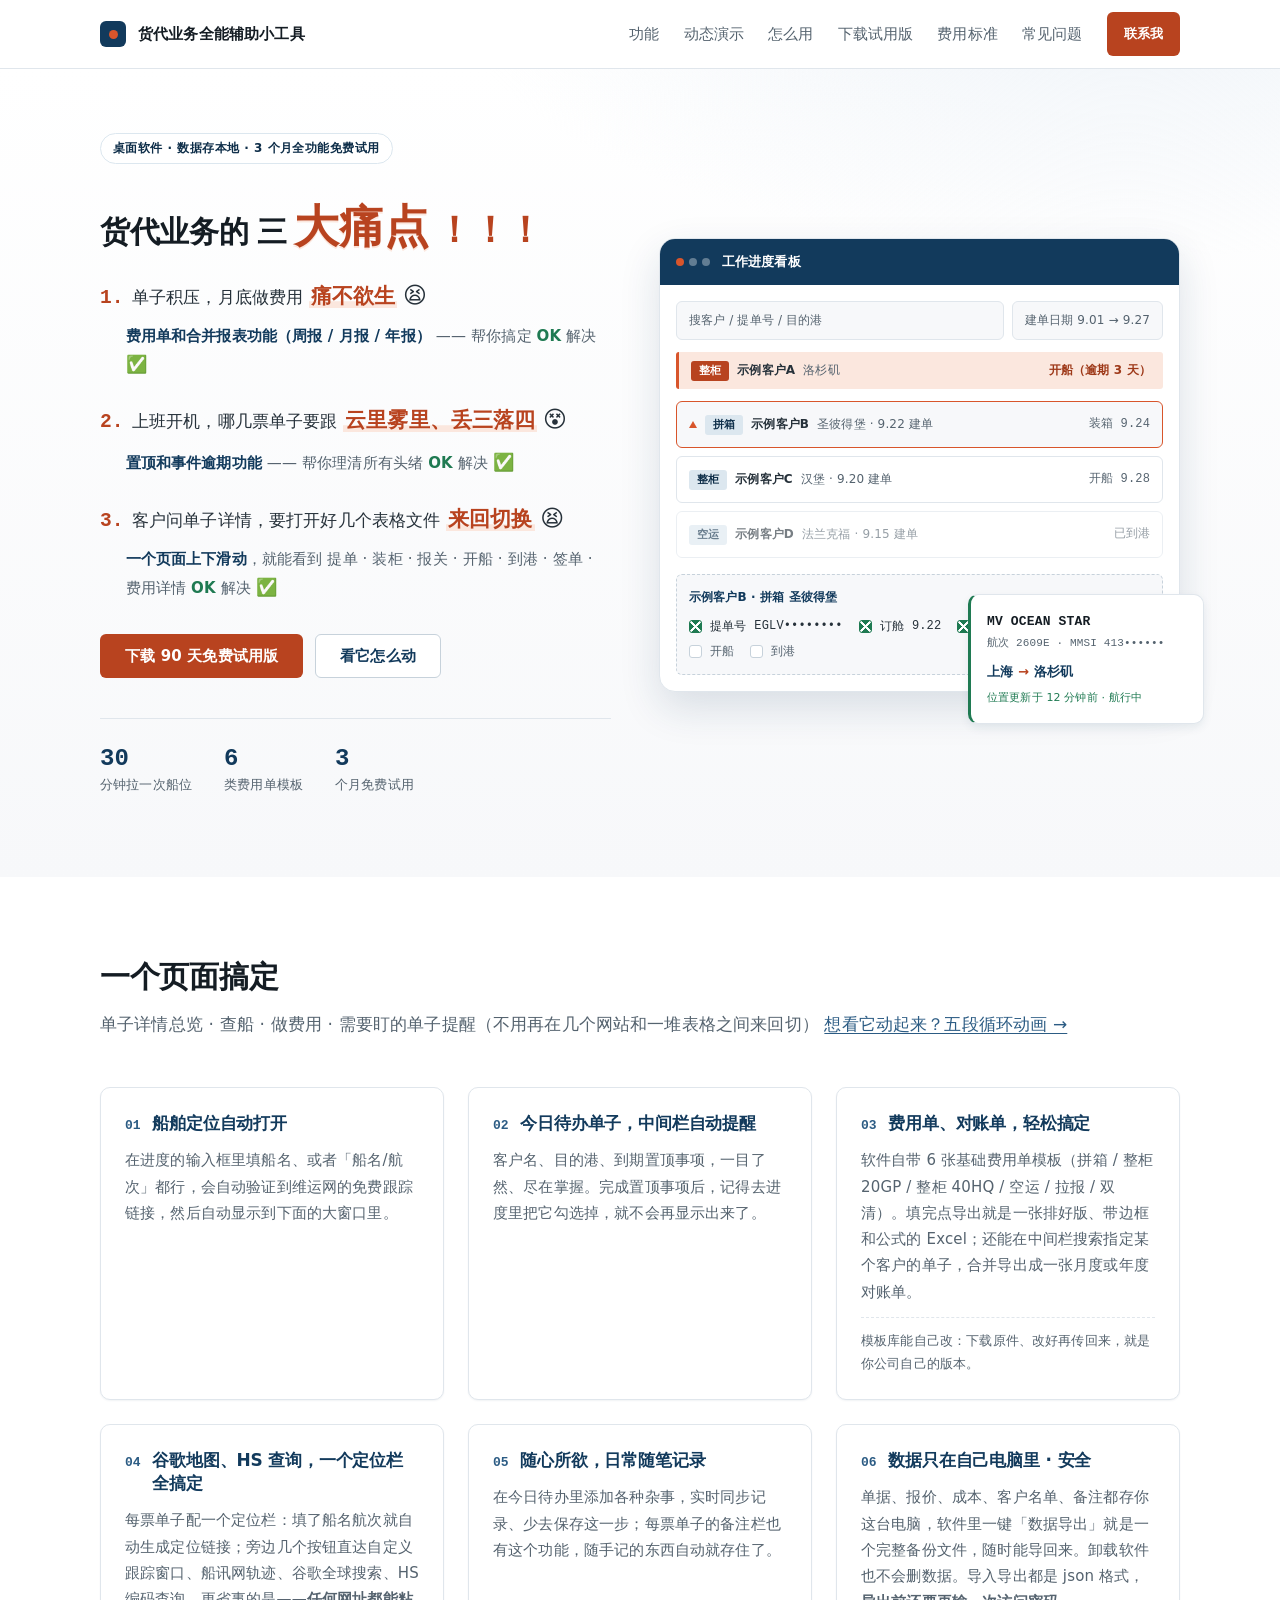
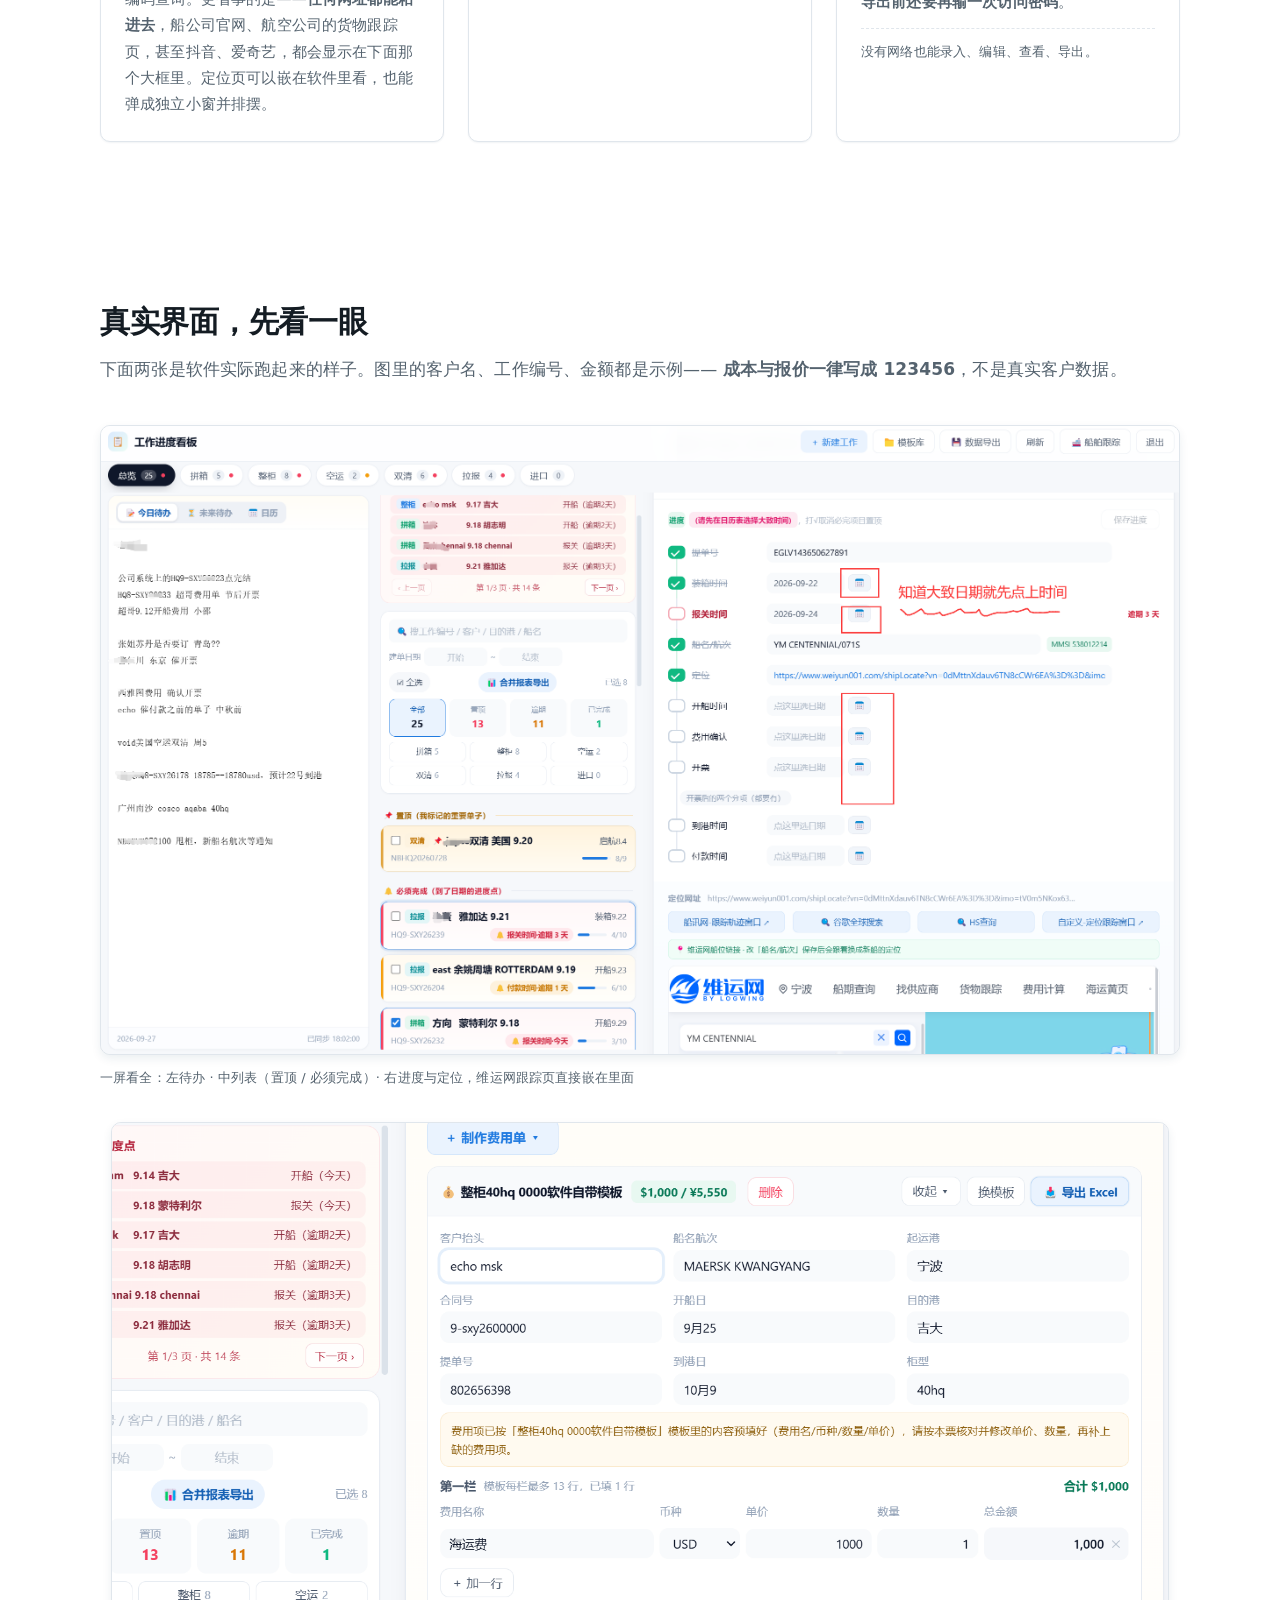
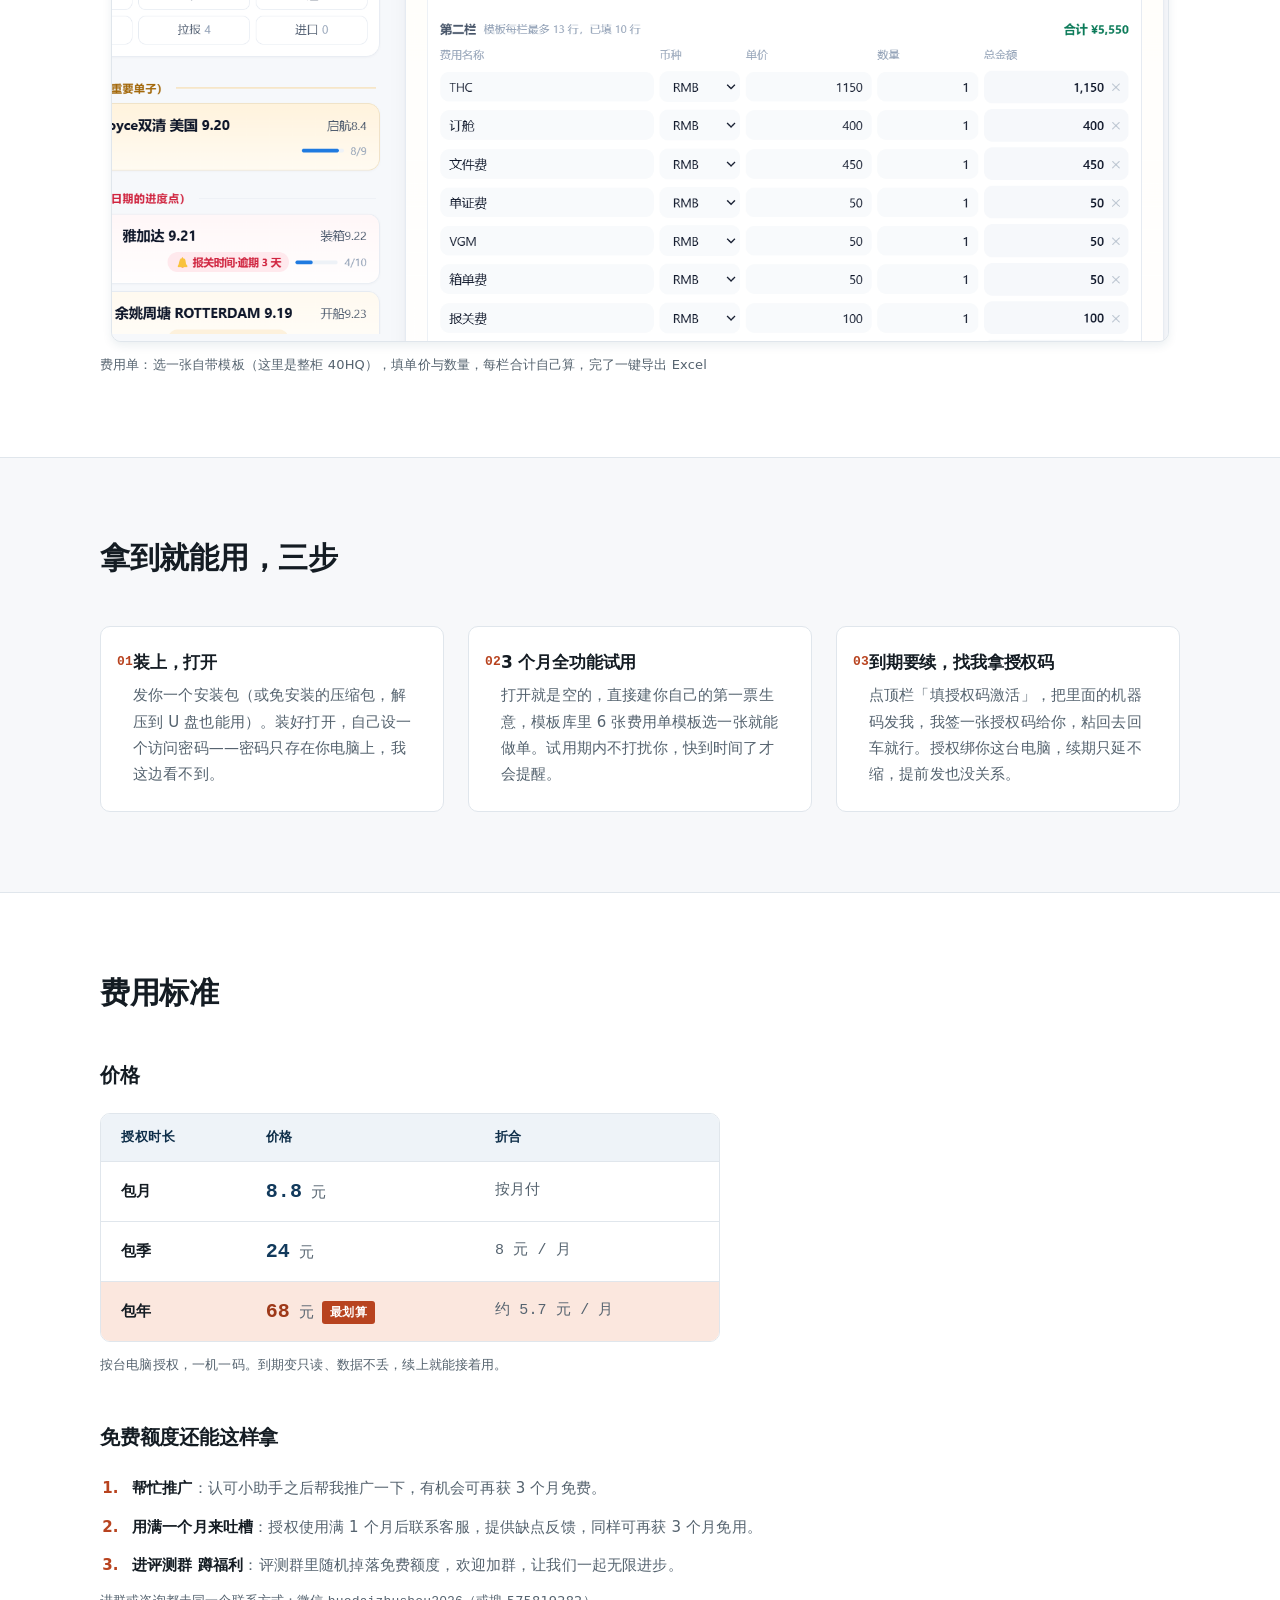
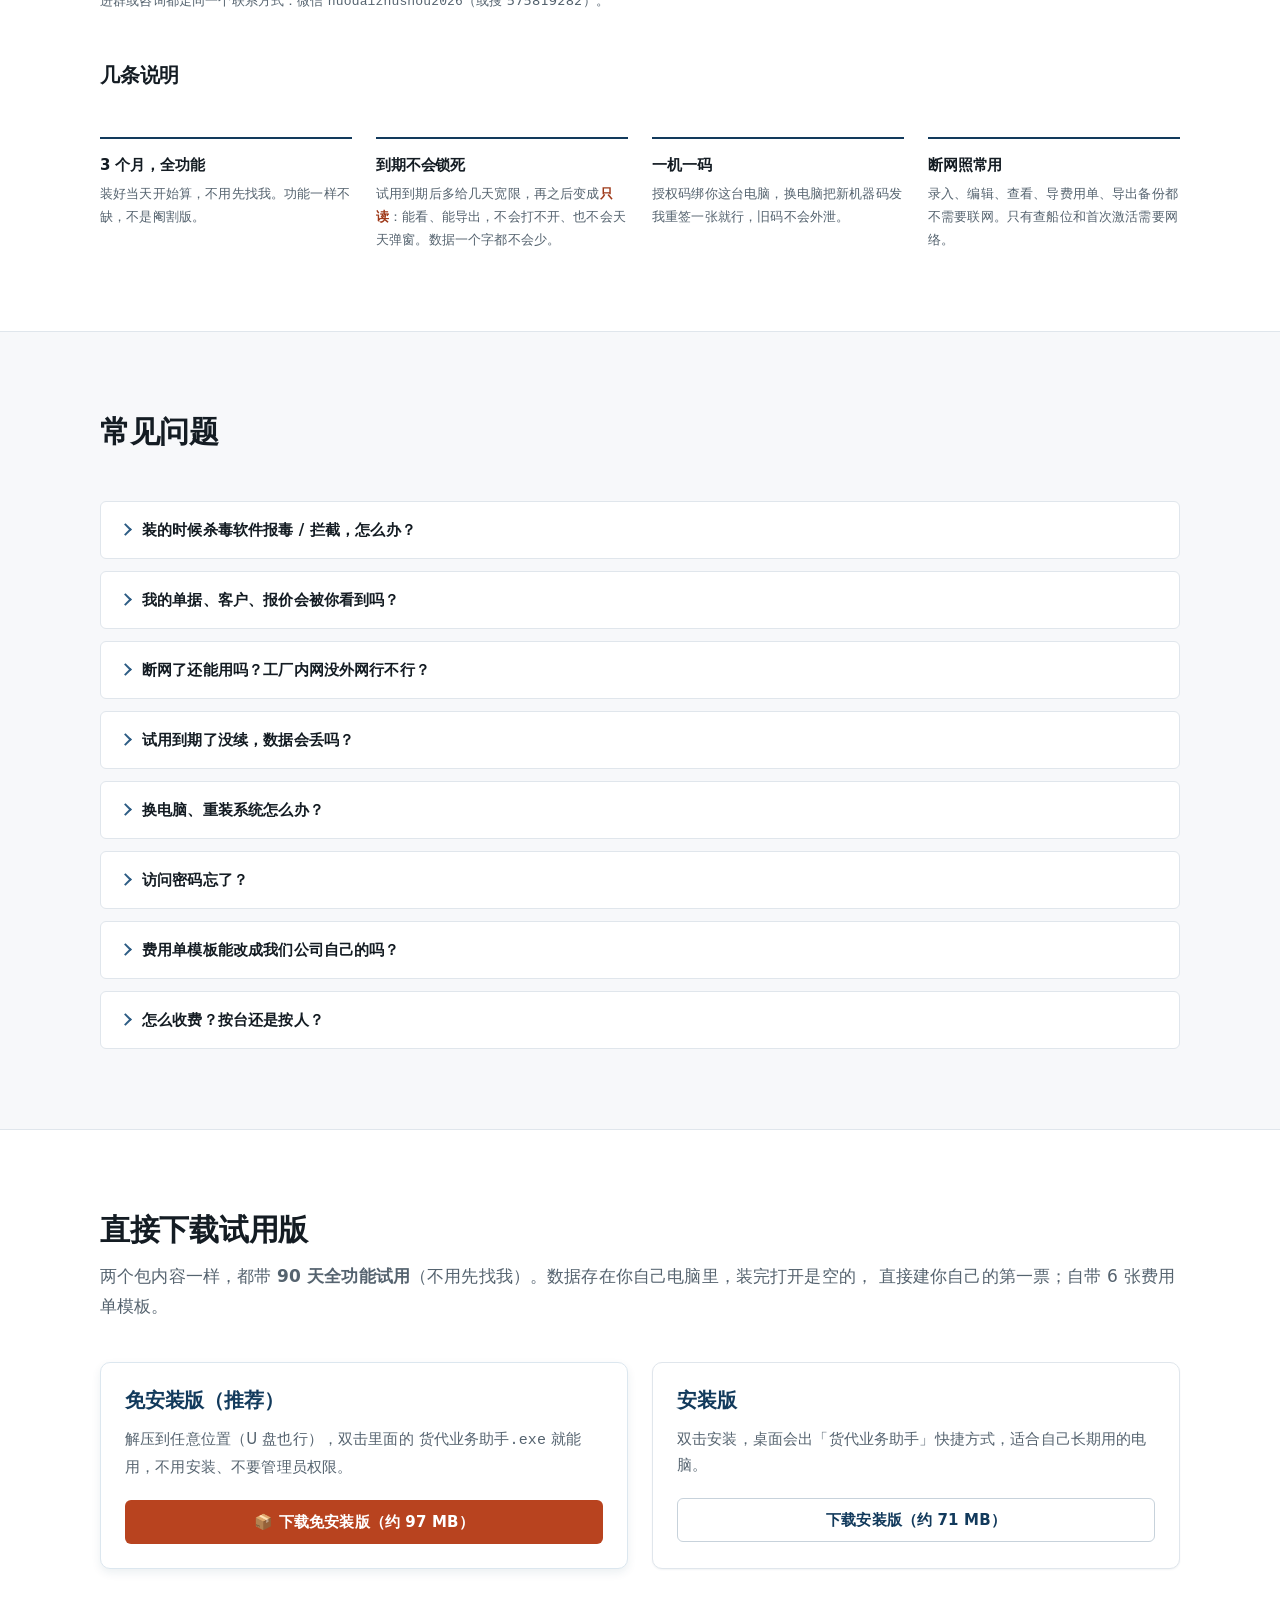
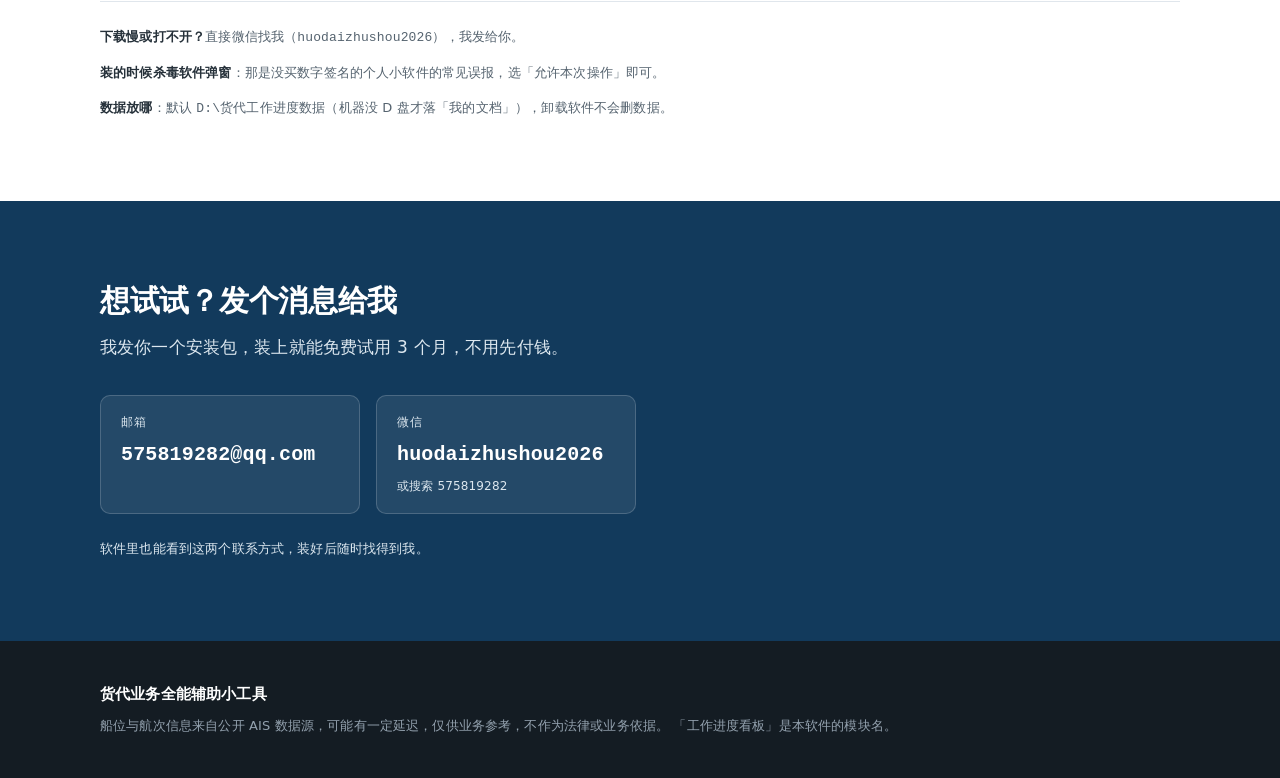
==== commit 933bad35: "deploy: 更新宣传官网" ====
--- a/index.html
+++ b/index.html
@@ -22,6 +22,7 @@
       <a href="#features">功能</a>
       <a href="./demos.html">动态演示</a>
       <a href="#how">怎么用</a>
+      <a href="#download">下载试用版</a>
       <a href="#license">费用标准</a>
       <a href="#faq">常见问题</a>
     </nav>
@@ -54,7 +55,7 @@
           </ol>
         </div>
         <div class="hero__actions">
-          <a class="btn btn--primary" href="#contact">领 3 个月免费试用</a>
+          <a class="btn btn--primary" href="#download">下载 90 天免费试用版</a>
           <a class="btn btn--ghost" href="./demos.html">看它怎么动</a>
         </div>
         <ul class="facts" aria-label="产品要点">
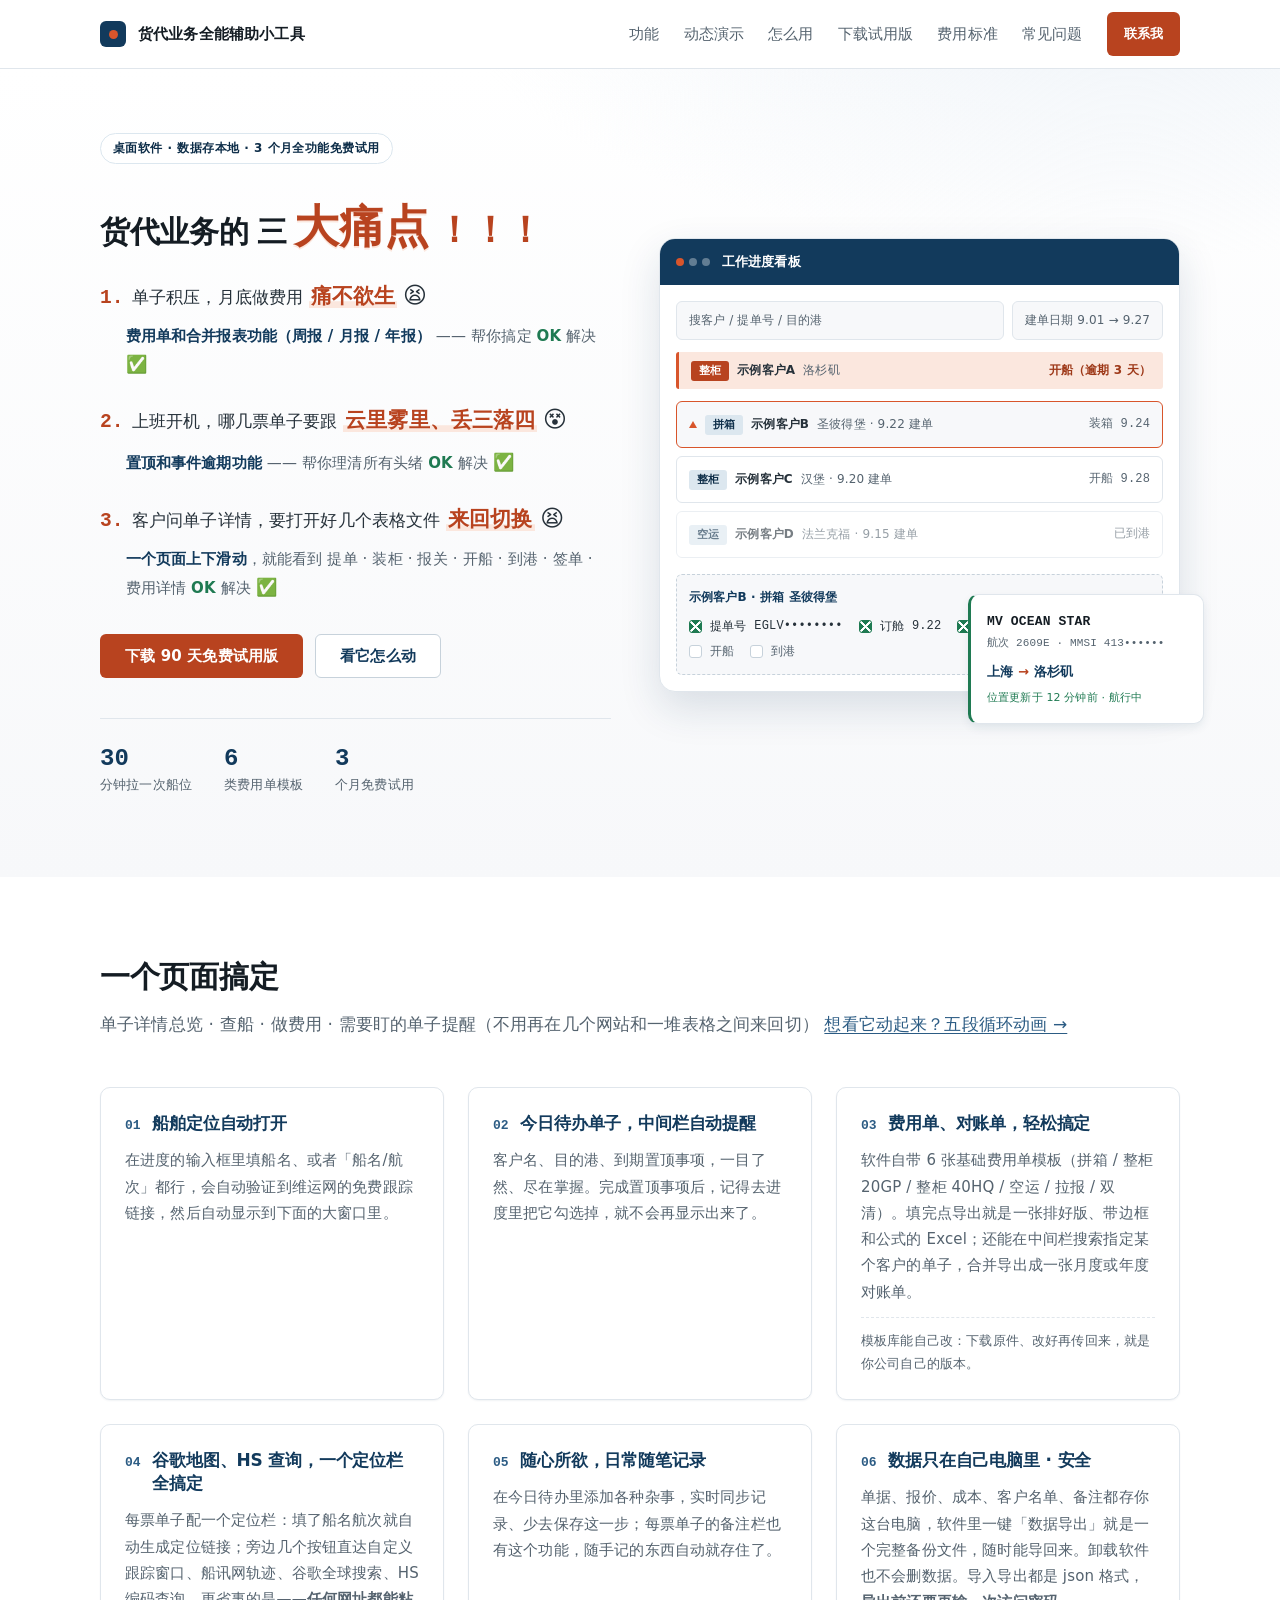
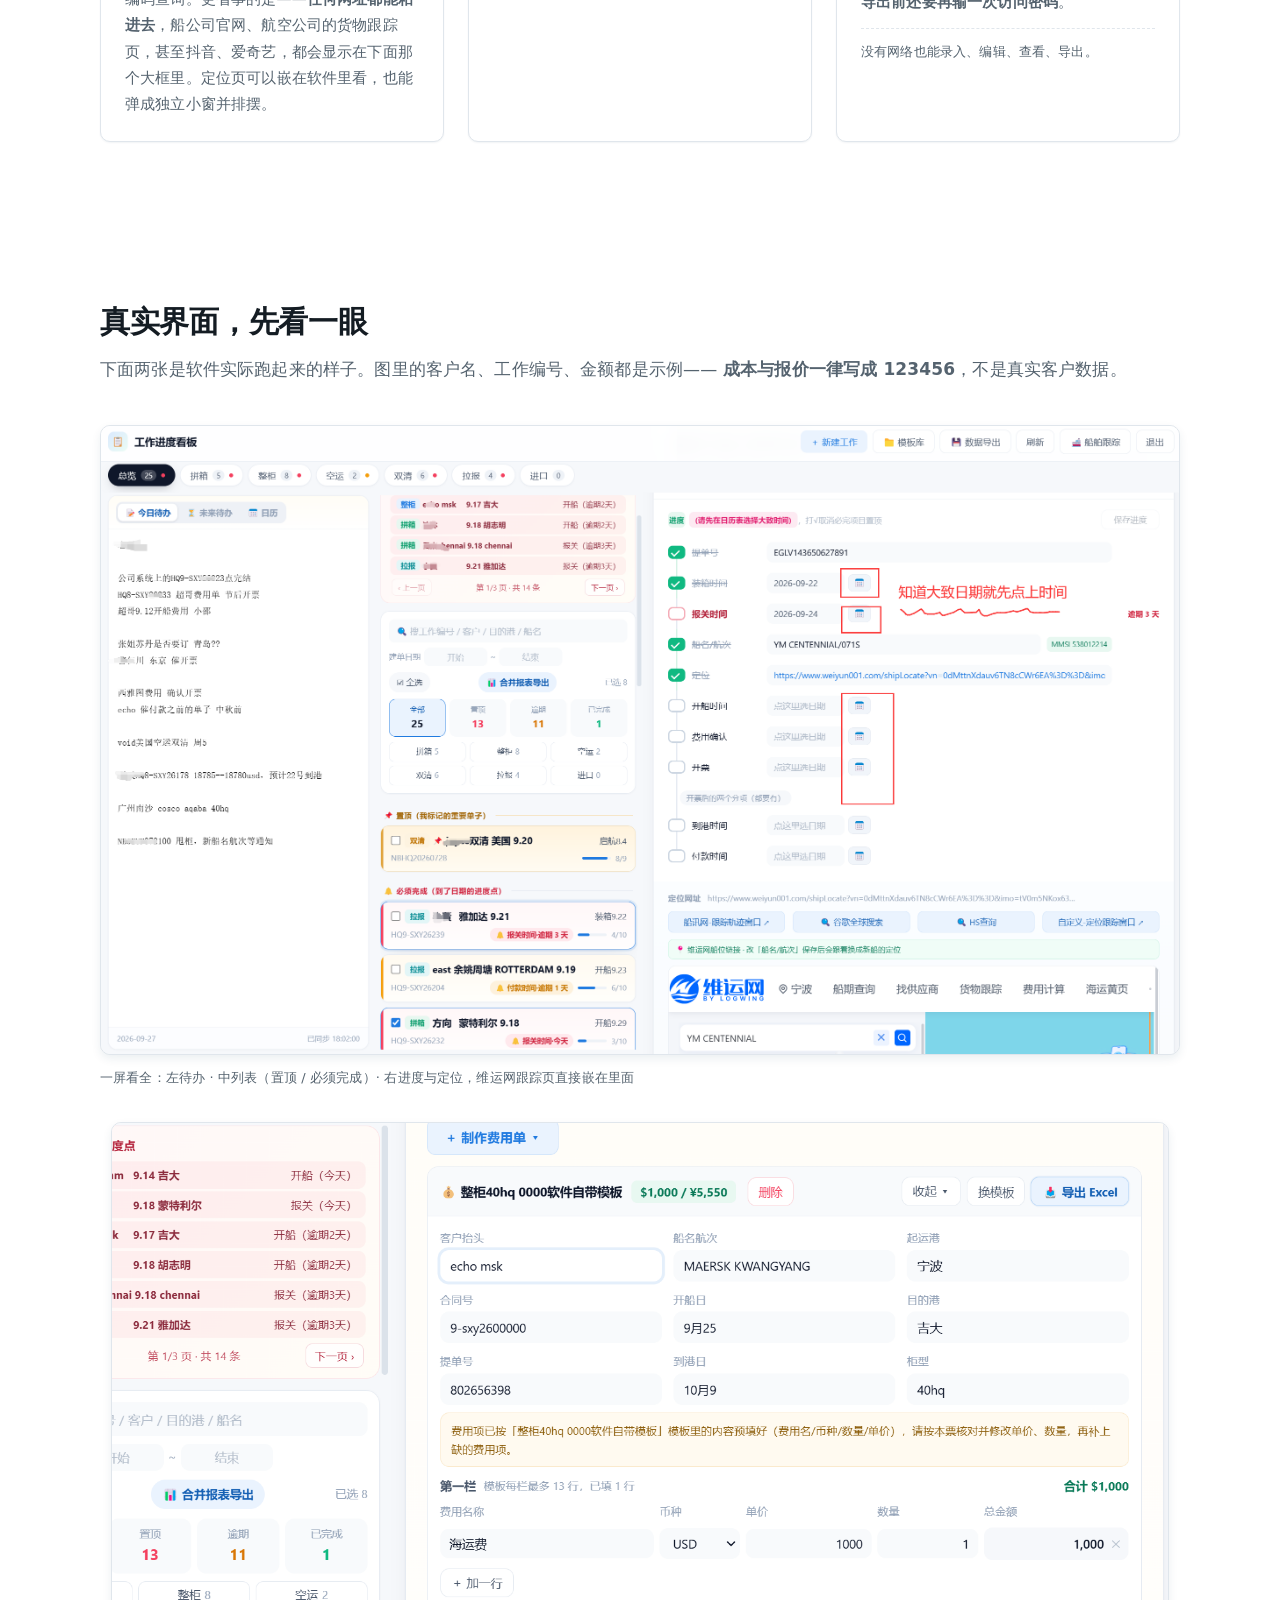
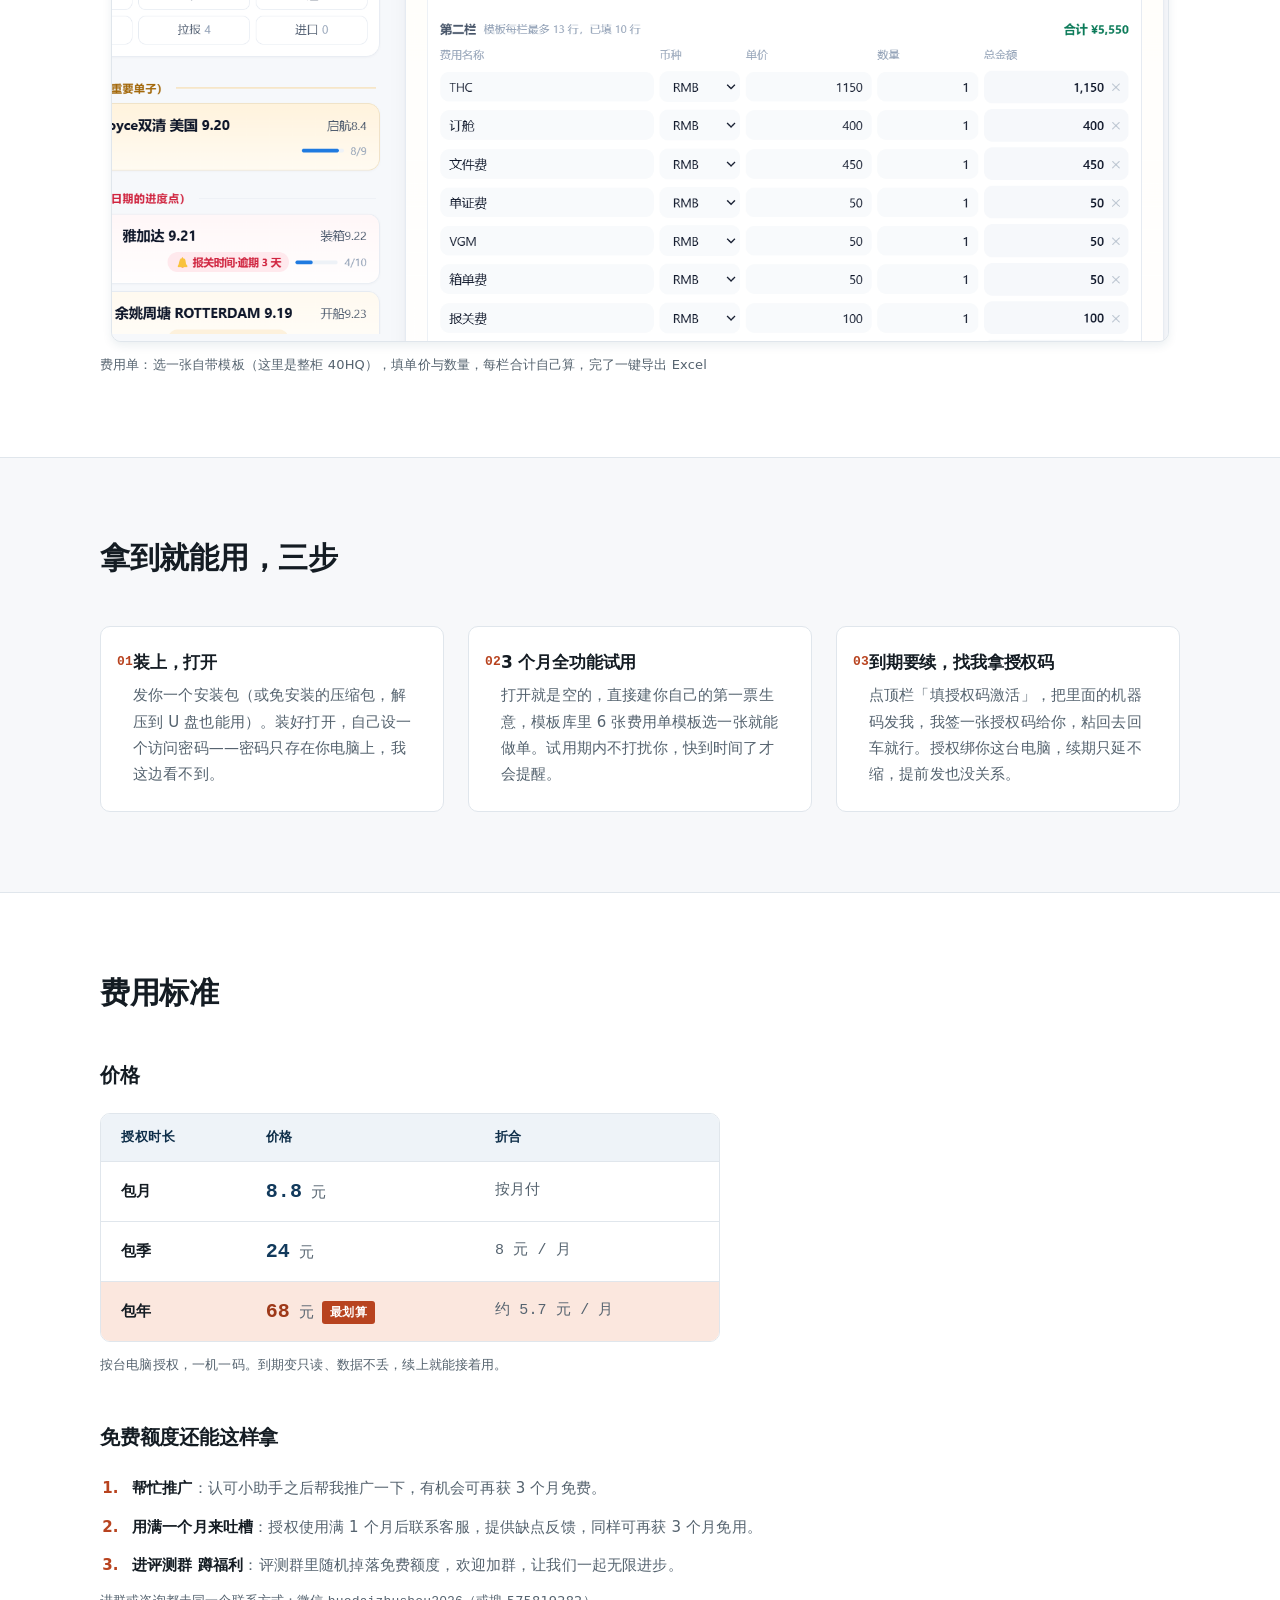
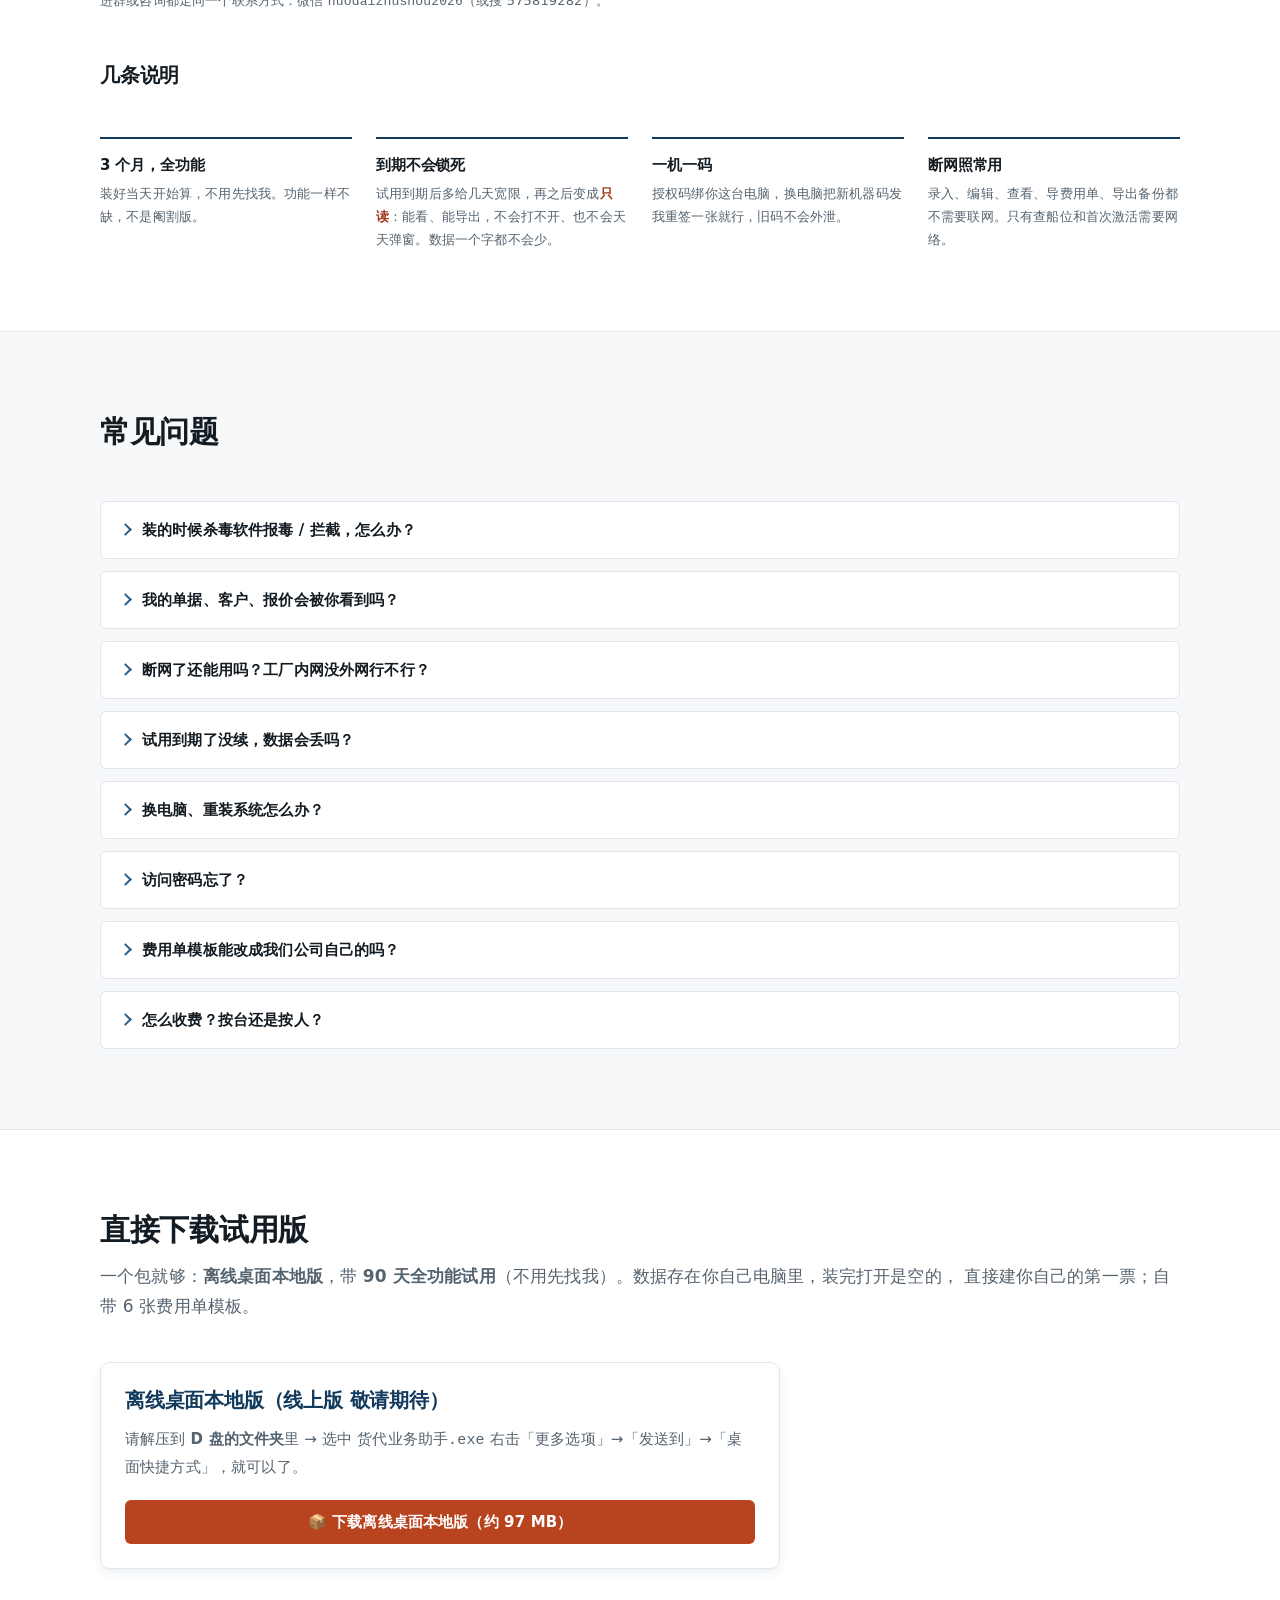
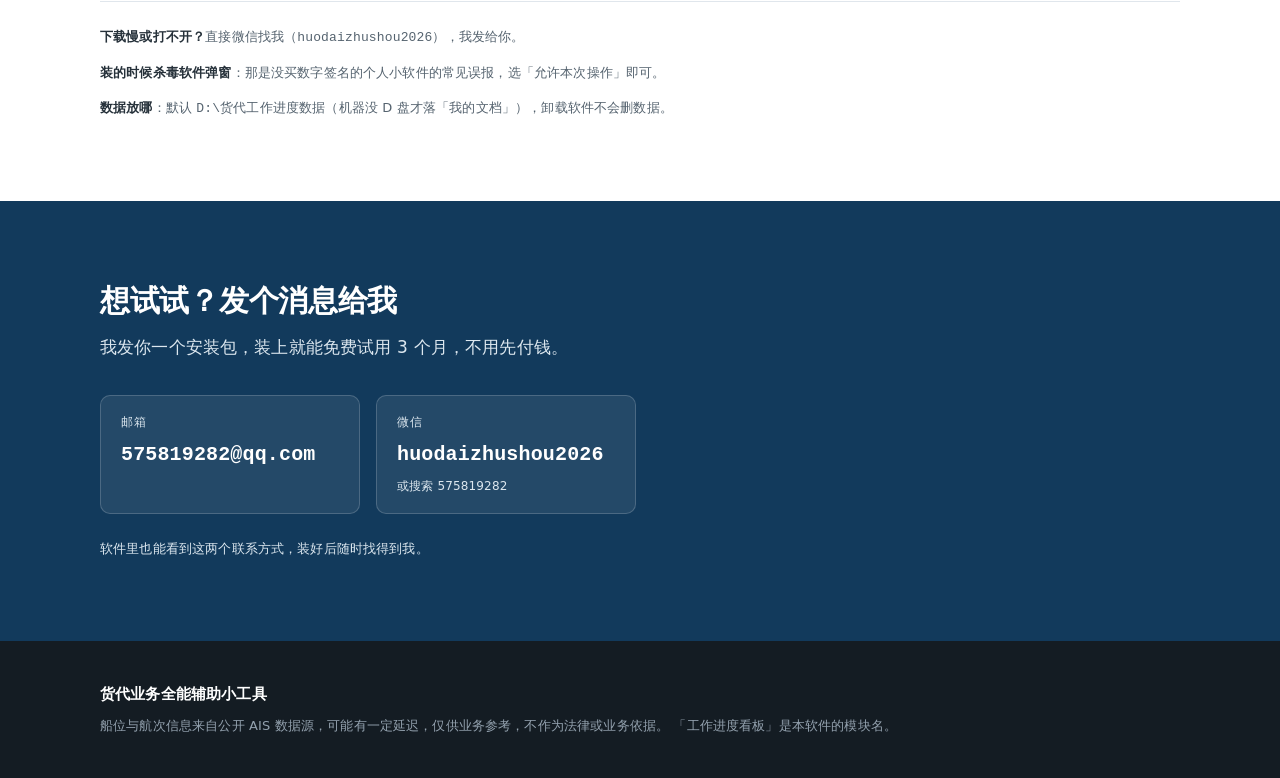
==== commit 19b84bc0: "deploy: 更新宣传官网" ====
--- a/index.html
+++ b/index.html
@@ -329,20 +329,15 @@
     <div class="wrap">
       <h2 class="section__title">直接下载试用版</h2>
       <p class="section__sub">
-        两个包内容一样，都带 <b>90 天全功能试用</b>（不用先找我）。数据存在你自己电脑里，装完打开是空的，
+        一个包就够：<b>离线桌面本地版</b>，带 <b>90 天全功能试用</b>（不用先找我）。数据存在你自己电脑里，装完打开是空的，
         直接建你自己的第一票；自带 6 张费用单模板。
       </p>
 
       <div class="dl">
         <div class="dl__card dl__card--main">
-          <h3>免安装版（推荐）</h3>
-          <p>解压到任意位置（U 盘也行），双击里面的 <span class="num">货代业务助手.exe</span> 就能用，不用安装、不要管理员权限。</p>
-          <a class="btn btn--primary dl__btn" href="https://hwy-cbdy-d1gt4pqze74bb9f0b-1464622683.tcloudbaseapp.com/货代业务助手-1.0.0-90天免费-免安装版.zip">📦 下载免安装版（约 97 MB）</a>
-        </div>
-        <div class="dl__card">
-          <h3>安装版</h3>
-          <p>双击安装，桌面会出「货代业务助手」快捷方式，适合自己长期用的电脑。</p>
-          <a class="btn btn--ghost dl__btn" href="https://hwy-cbdy-d1gt4pqze74bb9f0b-1464622683.tcloudbaseapp.com/货代业务助手-1.0.0-90天免费-安装版.exe">下载安装版（约 71 MB）</a>
+          <h3>离线桌面本地版（线上版 敬请期待）</h3>
+          <p>请解压到 <b>D 盘的文件夹</b>里 → 选中 <span class="num">货代业务助手.exe</span> 右击「更多选项」→「发送到」→「桌面快捷方式」，就可以了。</p>
+          <a class="btn btn--primary dl__btn" href="https://hwy-cbdy-d1gt4pqze74bb9f0b-1464622683.tcloudbaseapp.com/货代业务助手-1.0.0-90天免费-免安装版.zip">📦 下载离线桌面本地版（约 97 MB）</a>
         </div>
       </div>
 
--- a/assets/style.css
+++ b/assets/style.css
@@ -451,8 +451,9 @@
 
 /* ---------- 下载试用版 ---------- */
 .dl {
-  display: grid; grid-template-columns: repeat(2, minmax(0, 1fr));
+  display: grid; grid-template-columns: minmax(0, 1fr);   /* 只提供一种包，单列居中 */
   gap: var(--space-6); margin-top: var(--space-10);
+  max-width: 680px;
 }
 .dl__card {
   padding: var(--space-6);
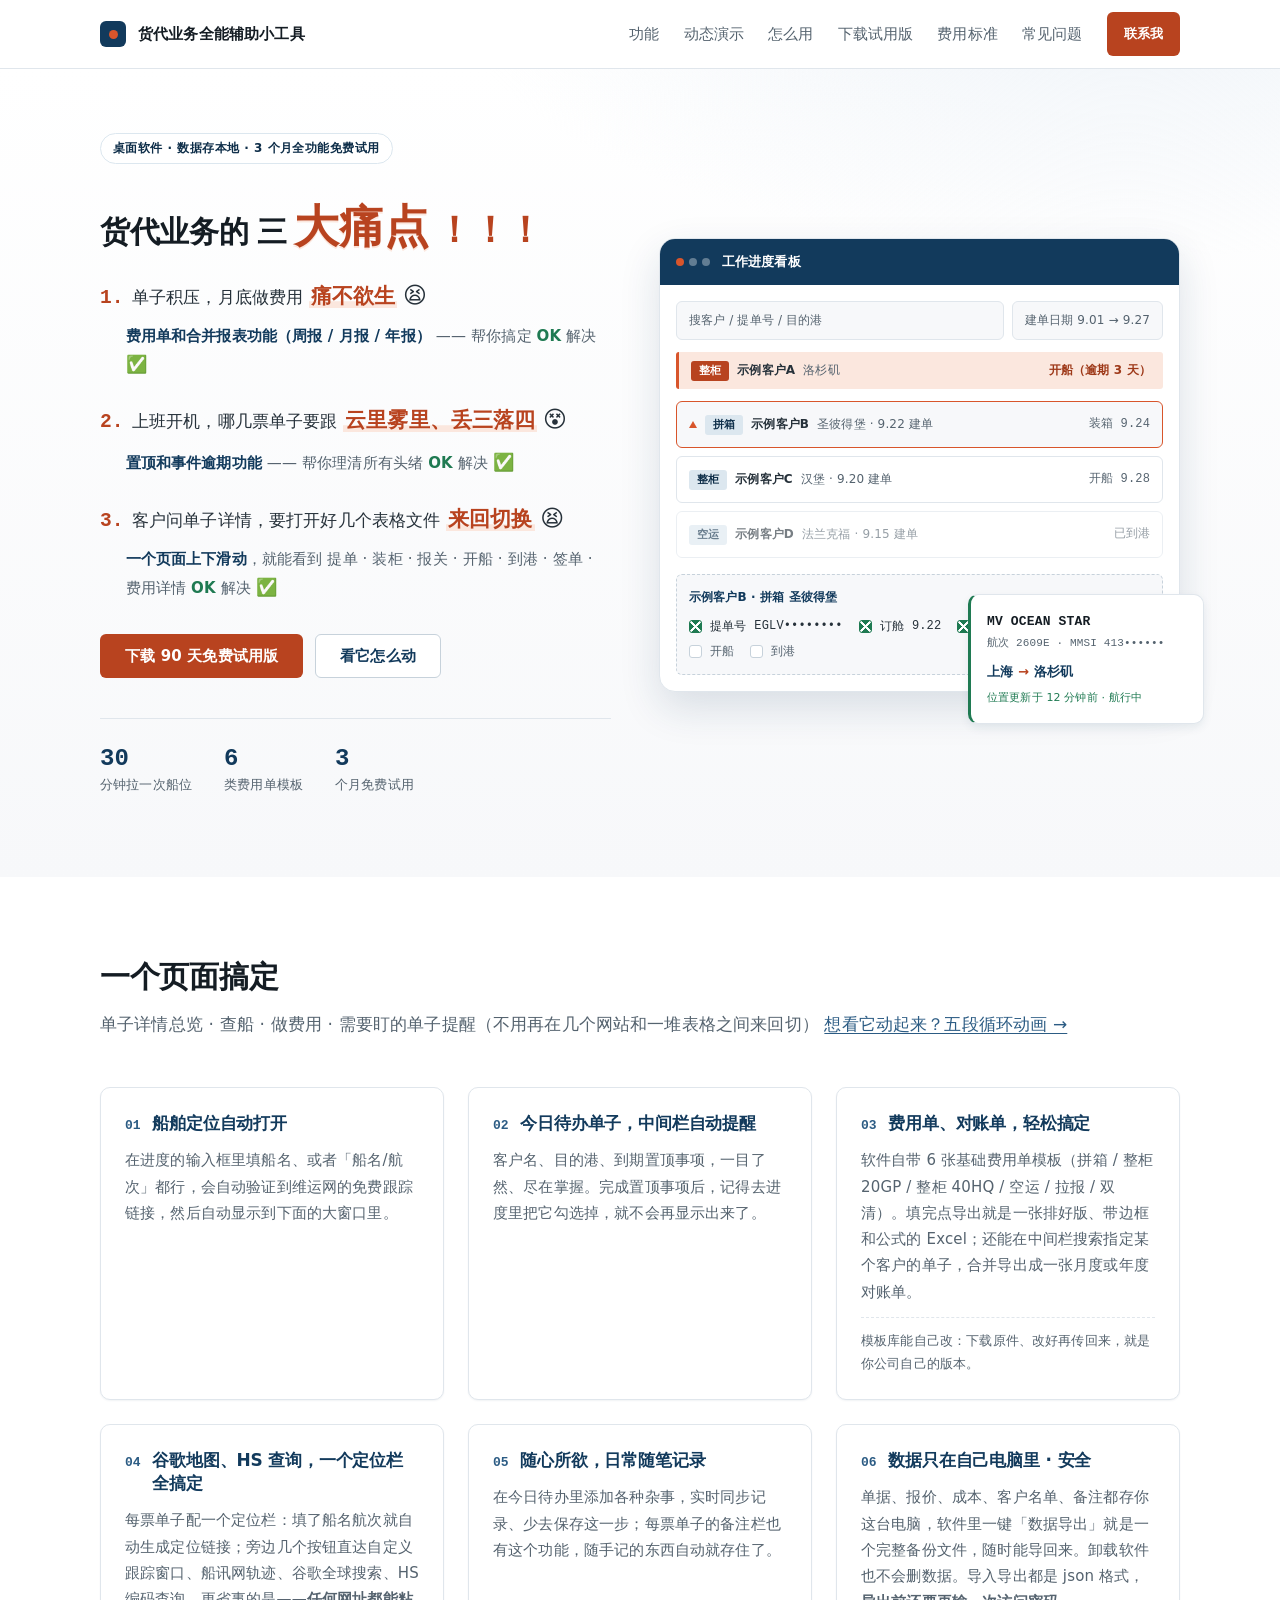
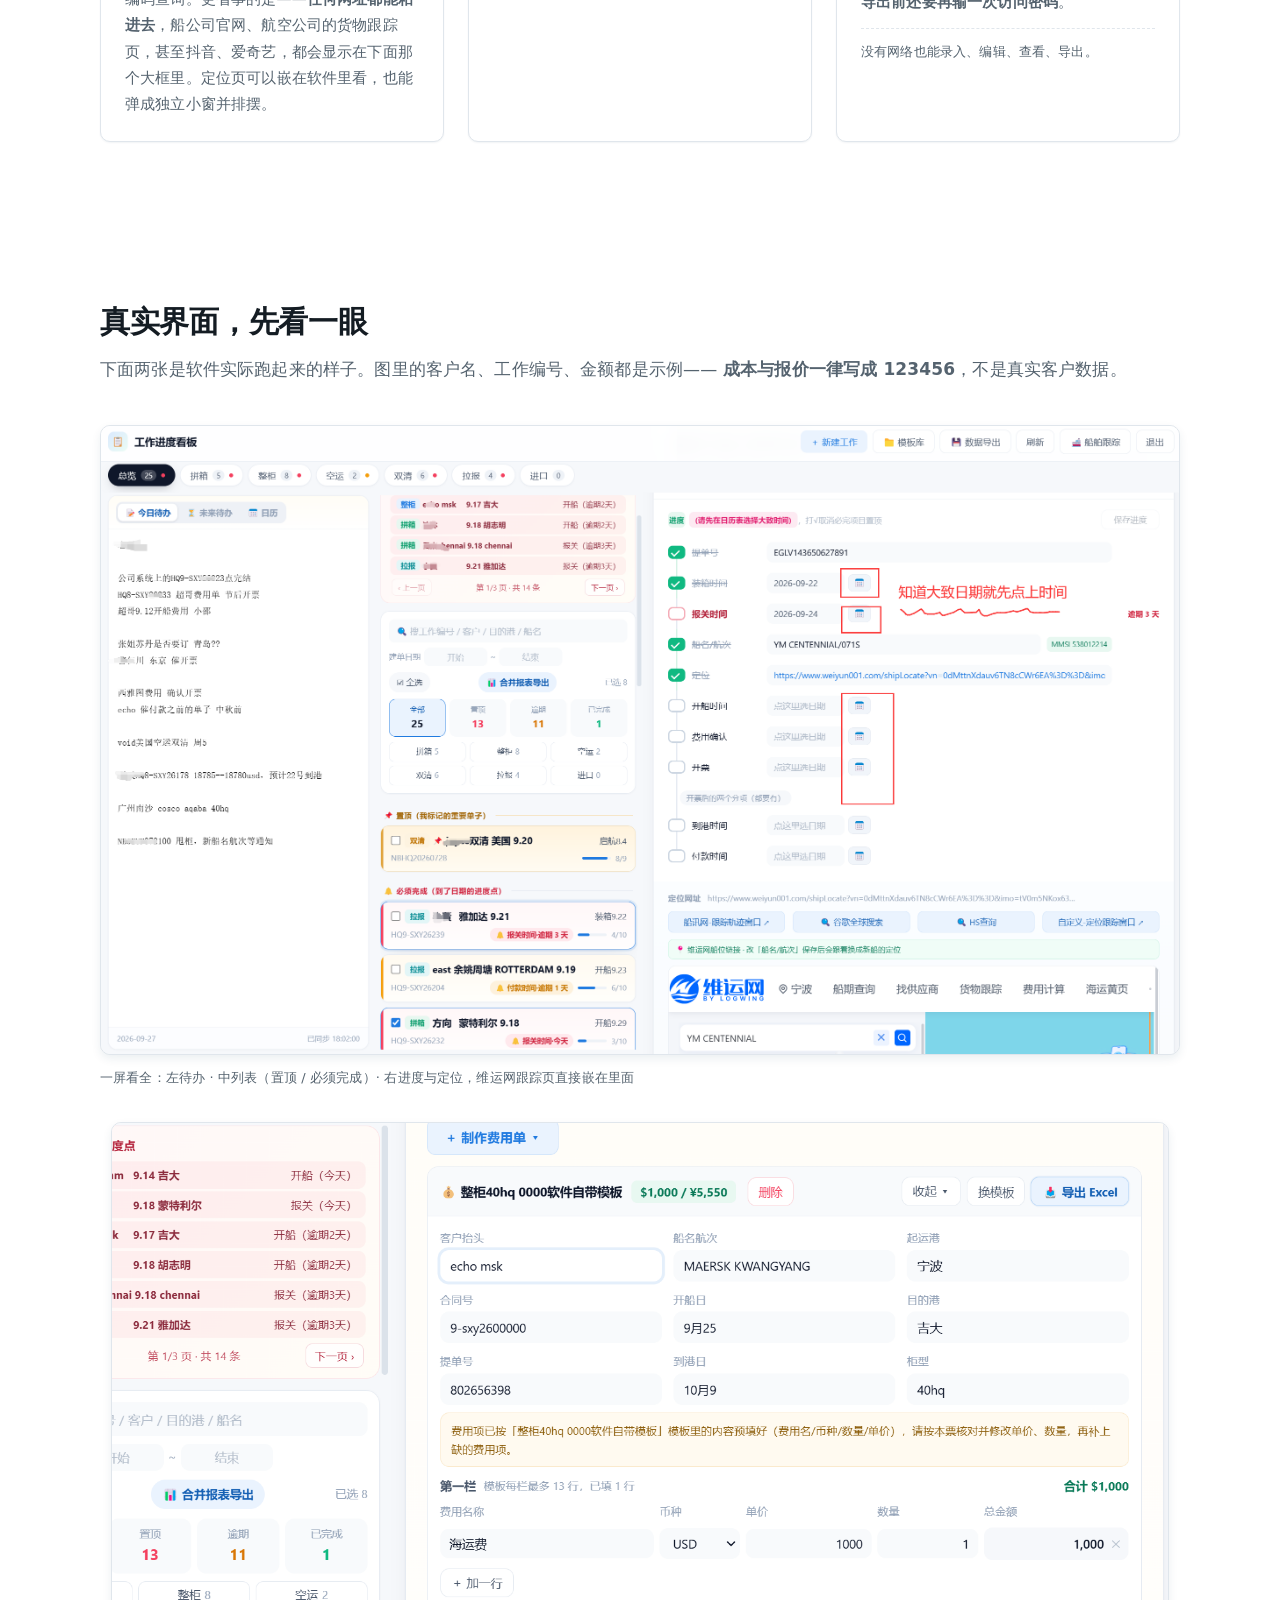
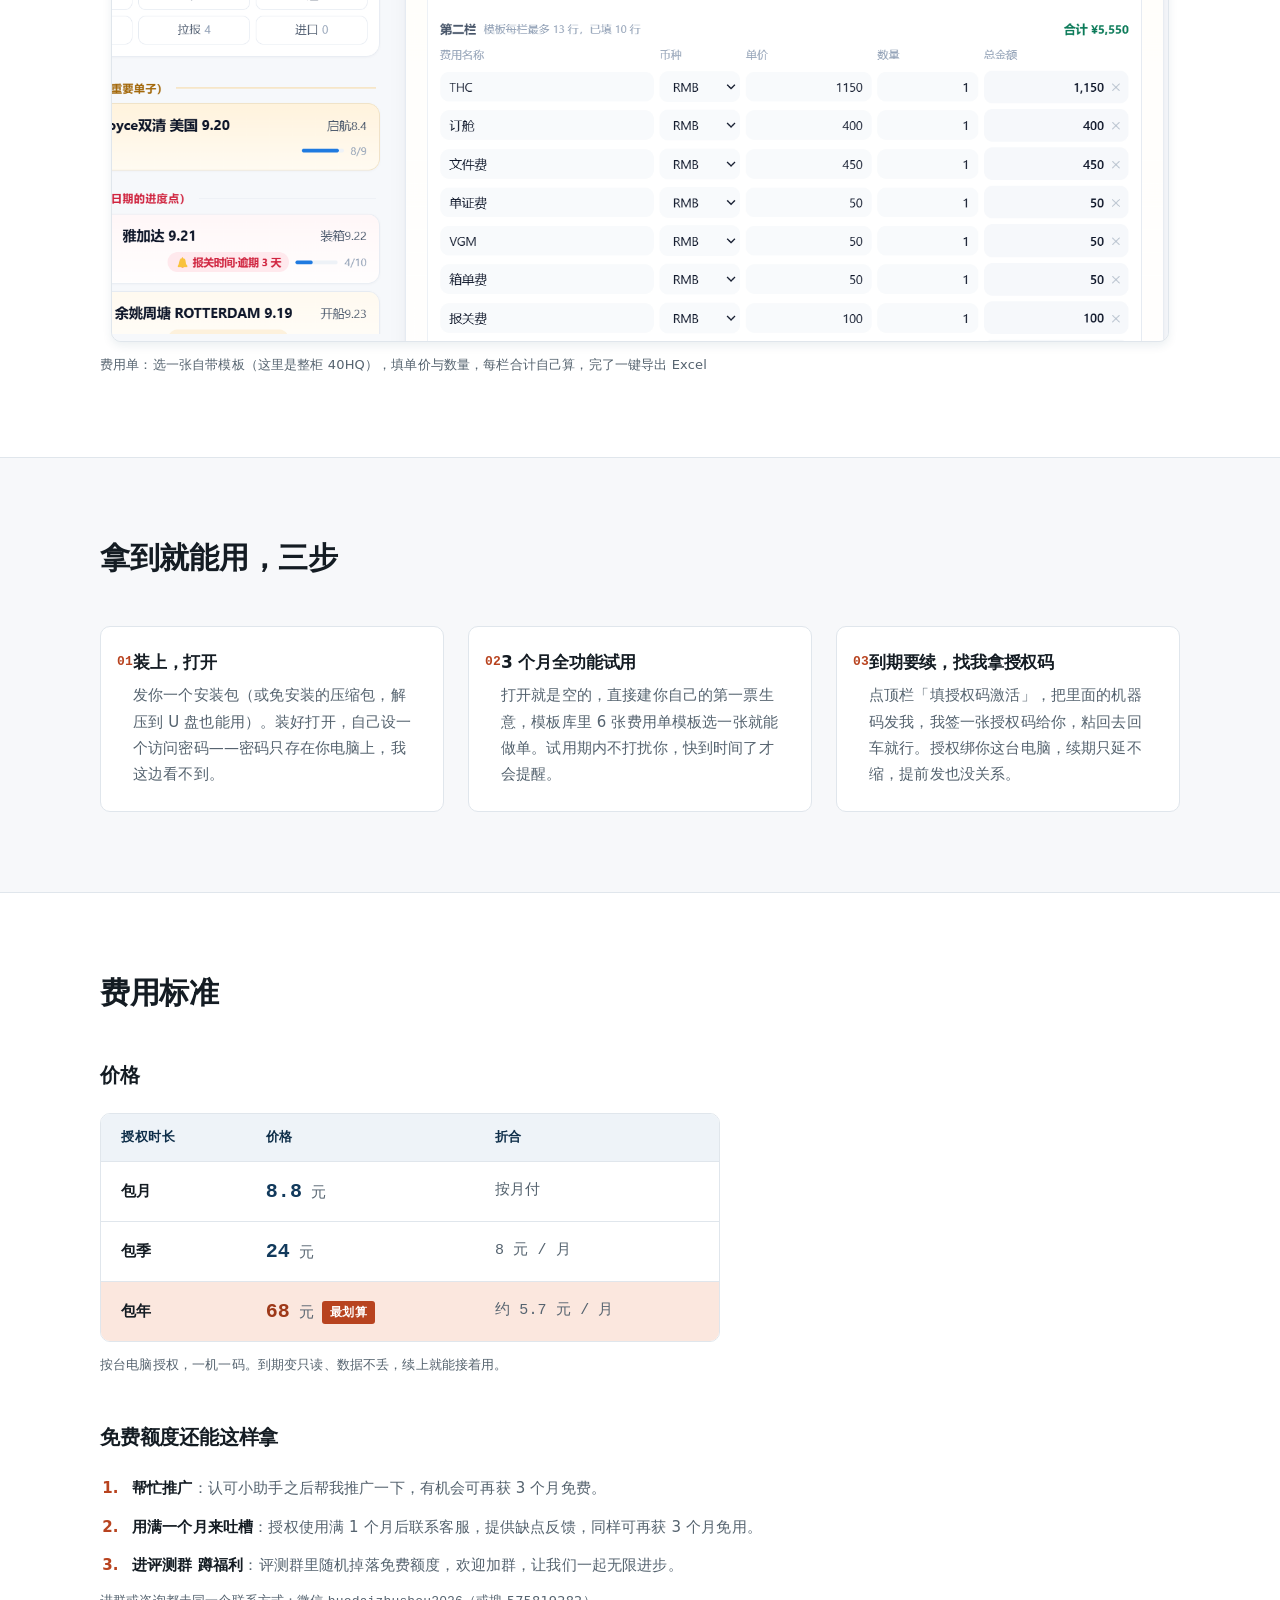
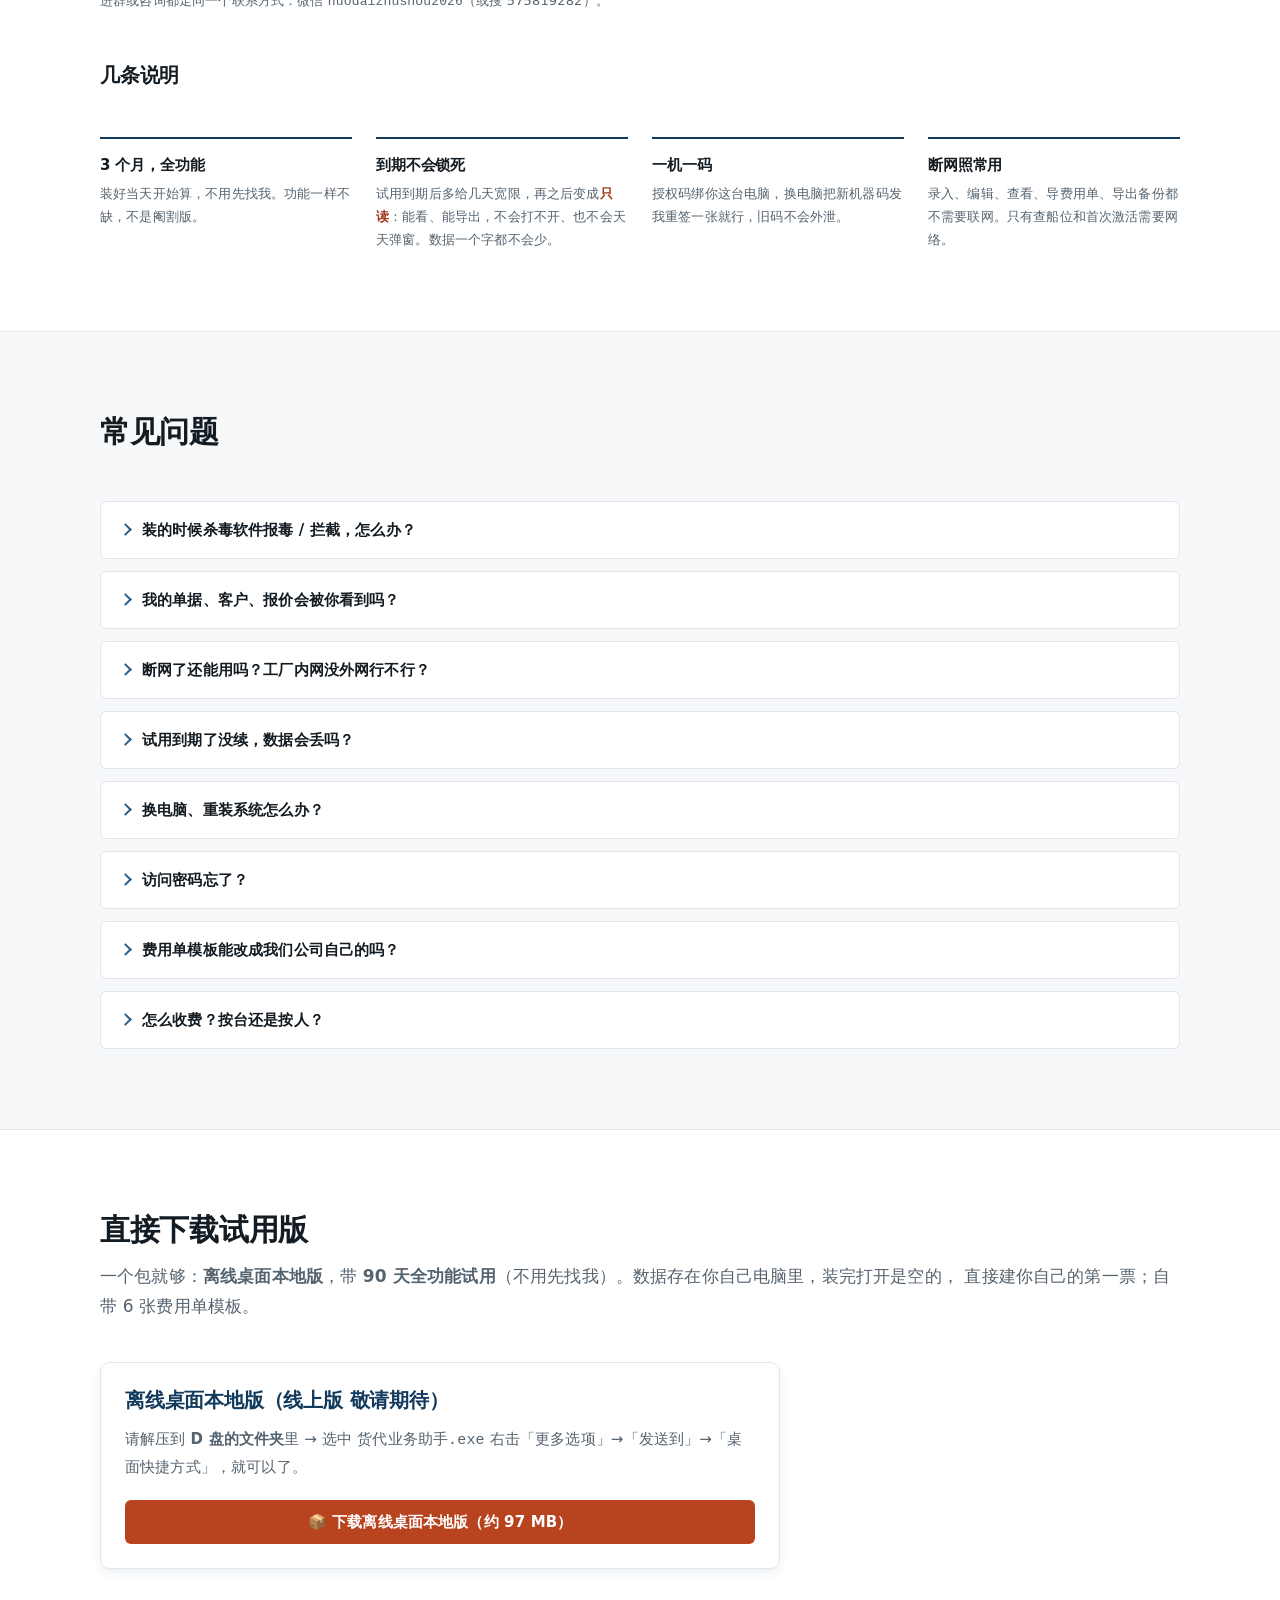
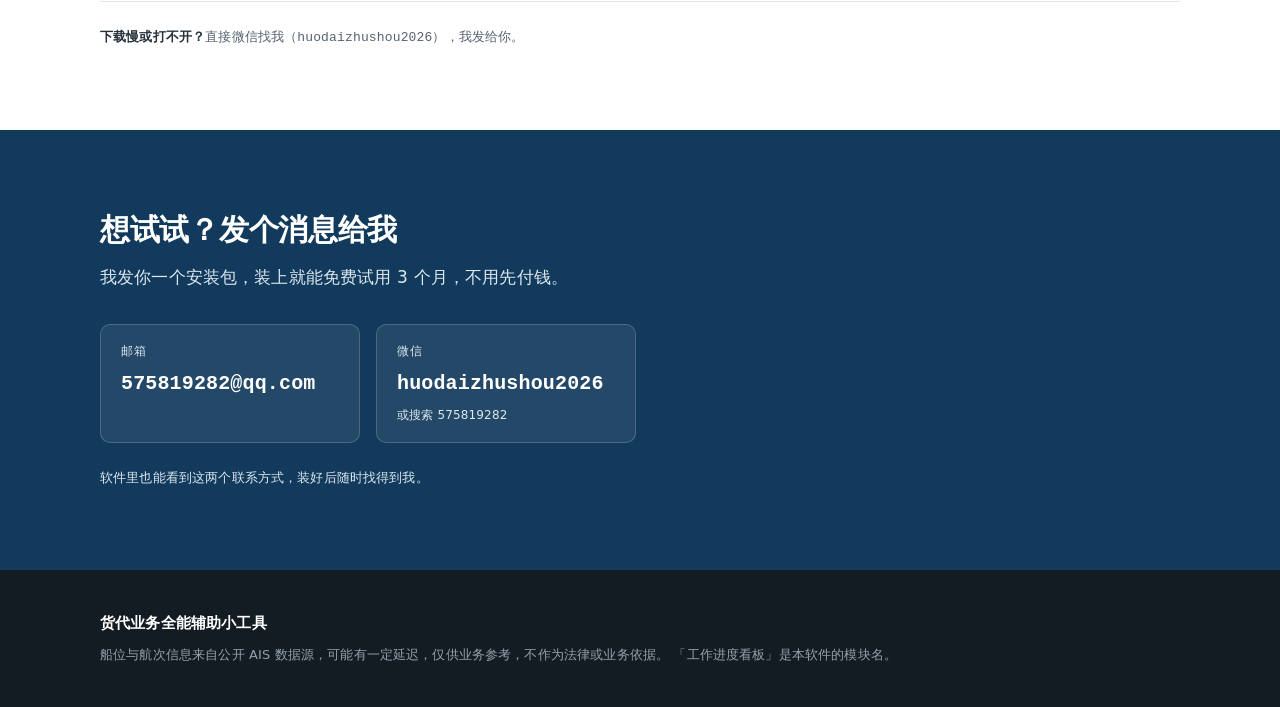
==== commit 9c0607ad: "deploy: 更新宣传官网" ====
--- a/index.html
+++ b/index.html
@@ -343,8 +343,6 @@
 
       <ul class="dl__notes">
         <li><b>下载慢或打不开？</b>直接微信找我（<span class="num">huodaizhushou2026</span>），我发给你。</li>
-        <li><b>装的时候杀毒软件弹窗</b>：那是没买数字签名的个人小软件的常见误报，选「允许本次操作」即可。</li>
-        <li><b>数据放哪</b>：默认 <span class="num">D:\货代工作进度数据</span>（机器没 D 盘才落「我的文档」），卸载软件不会删数据。</li>
       </ul>
     </div>
   </section>
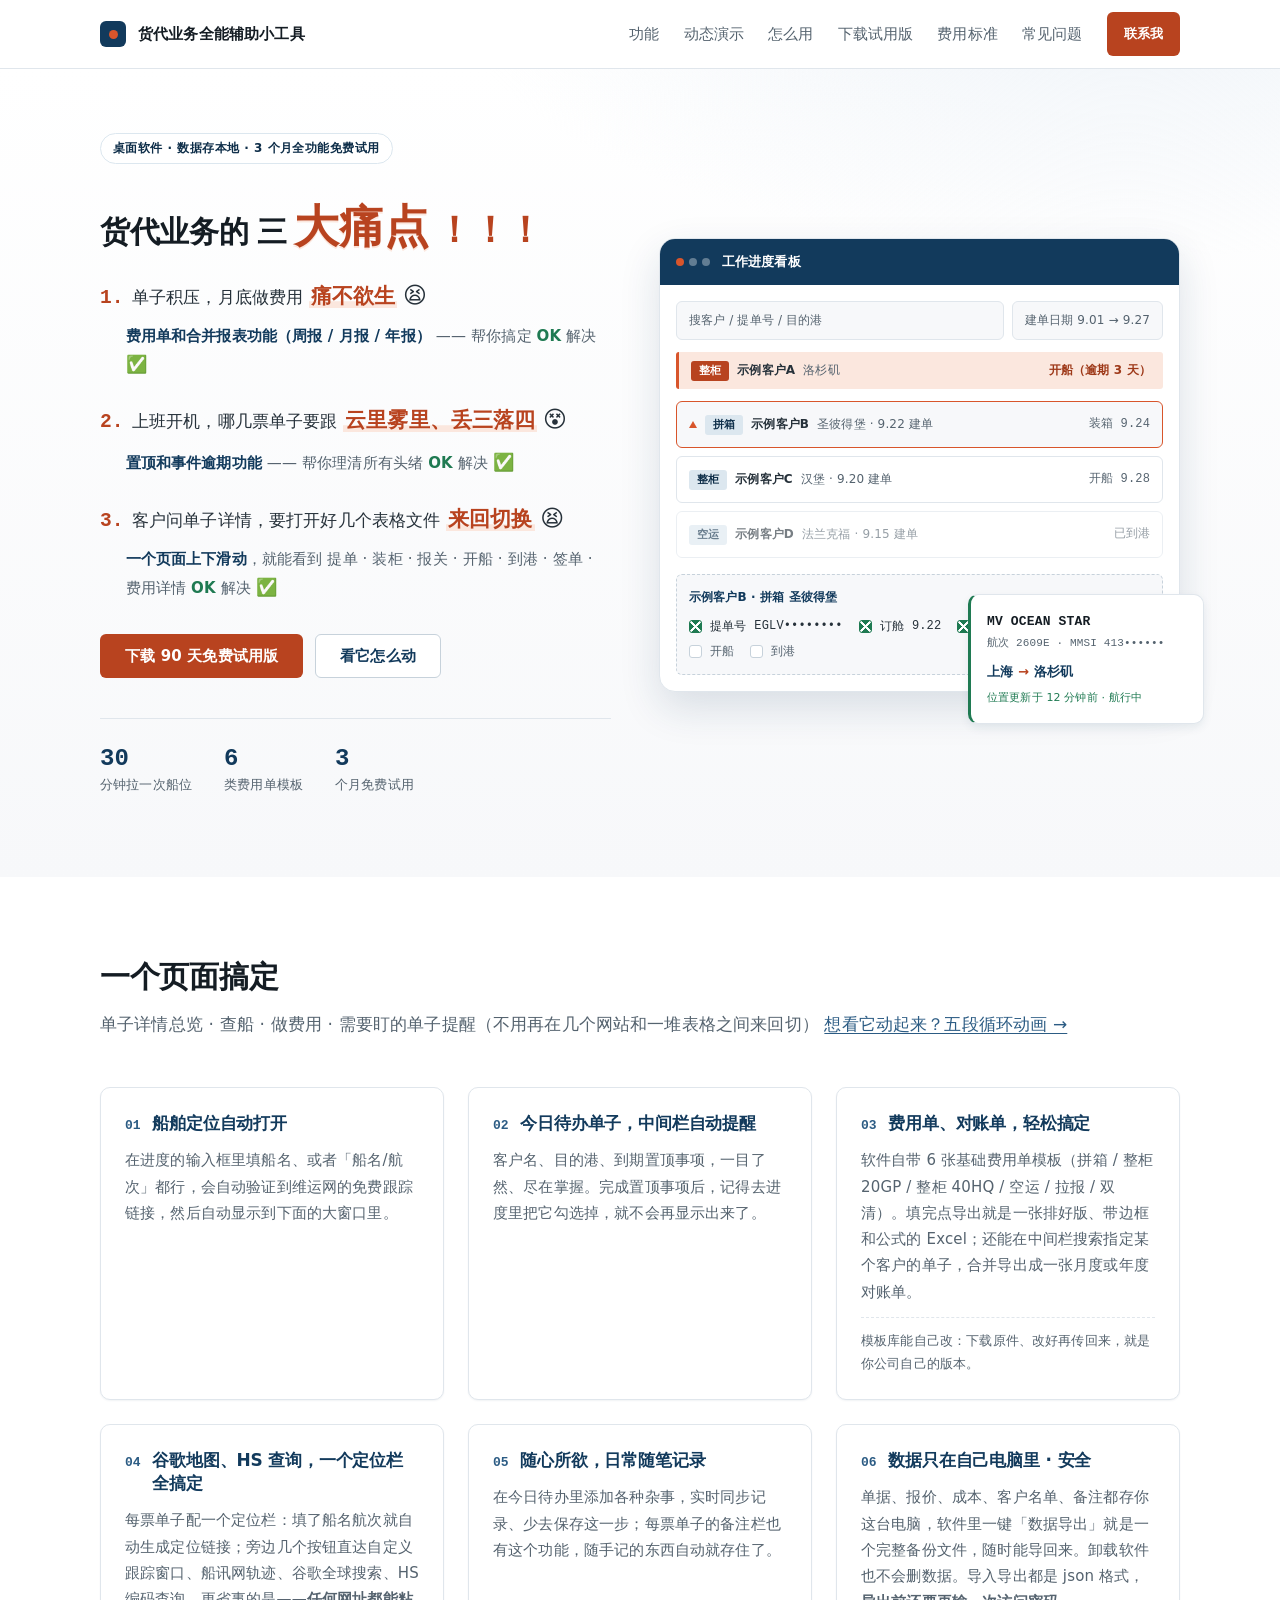
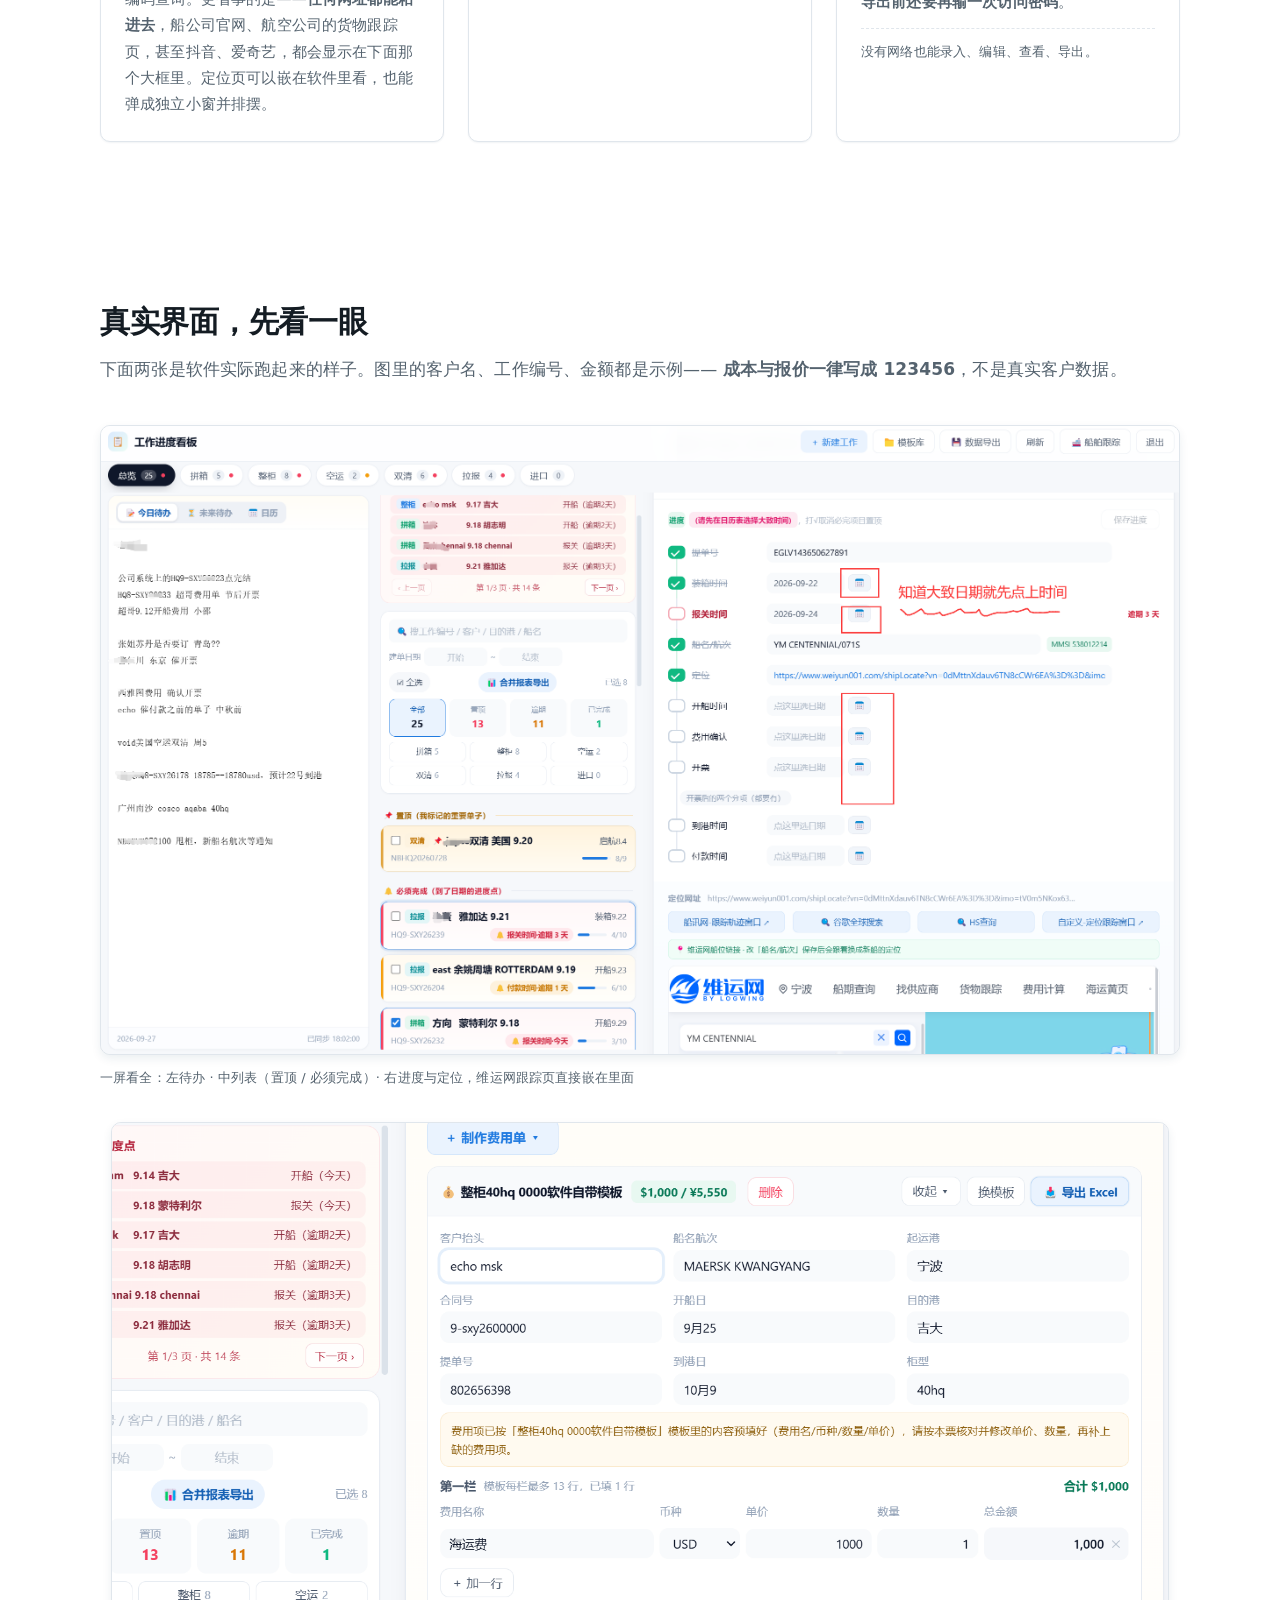
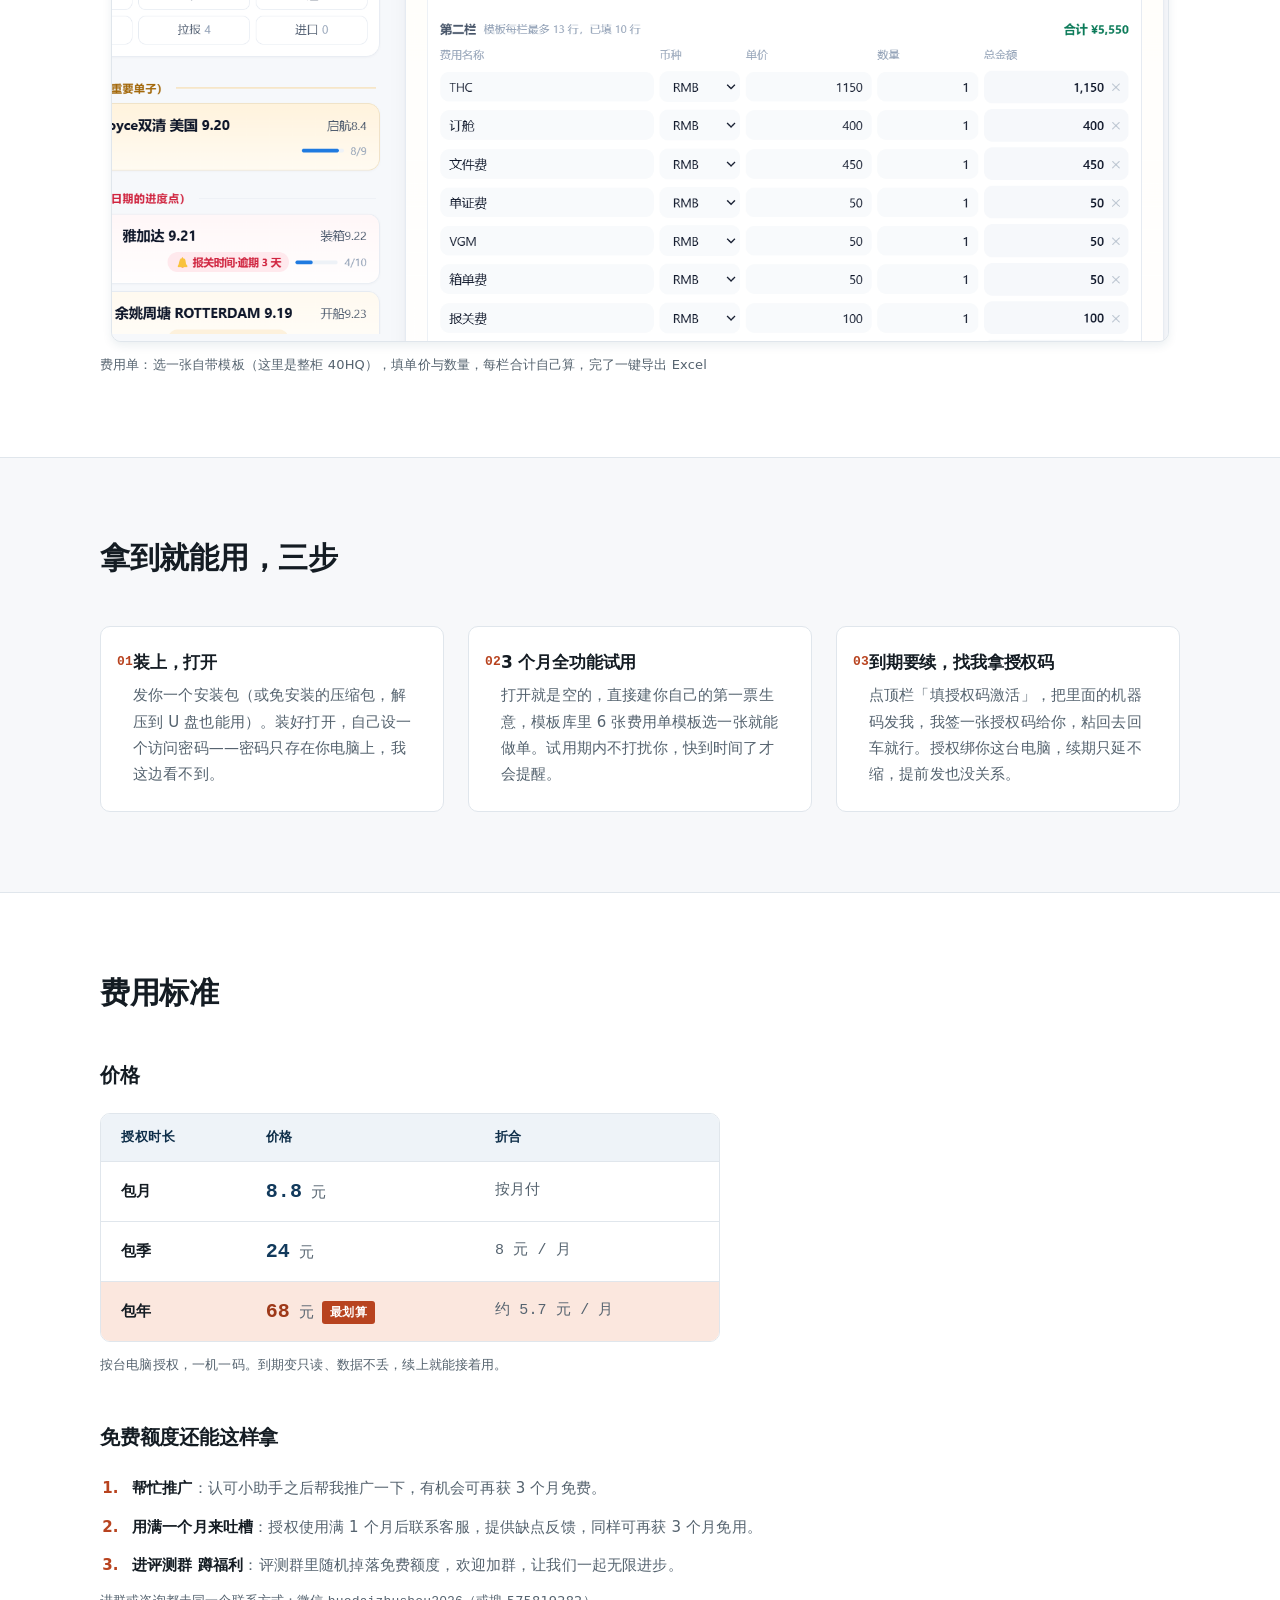
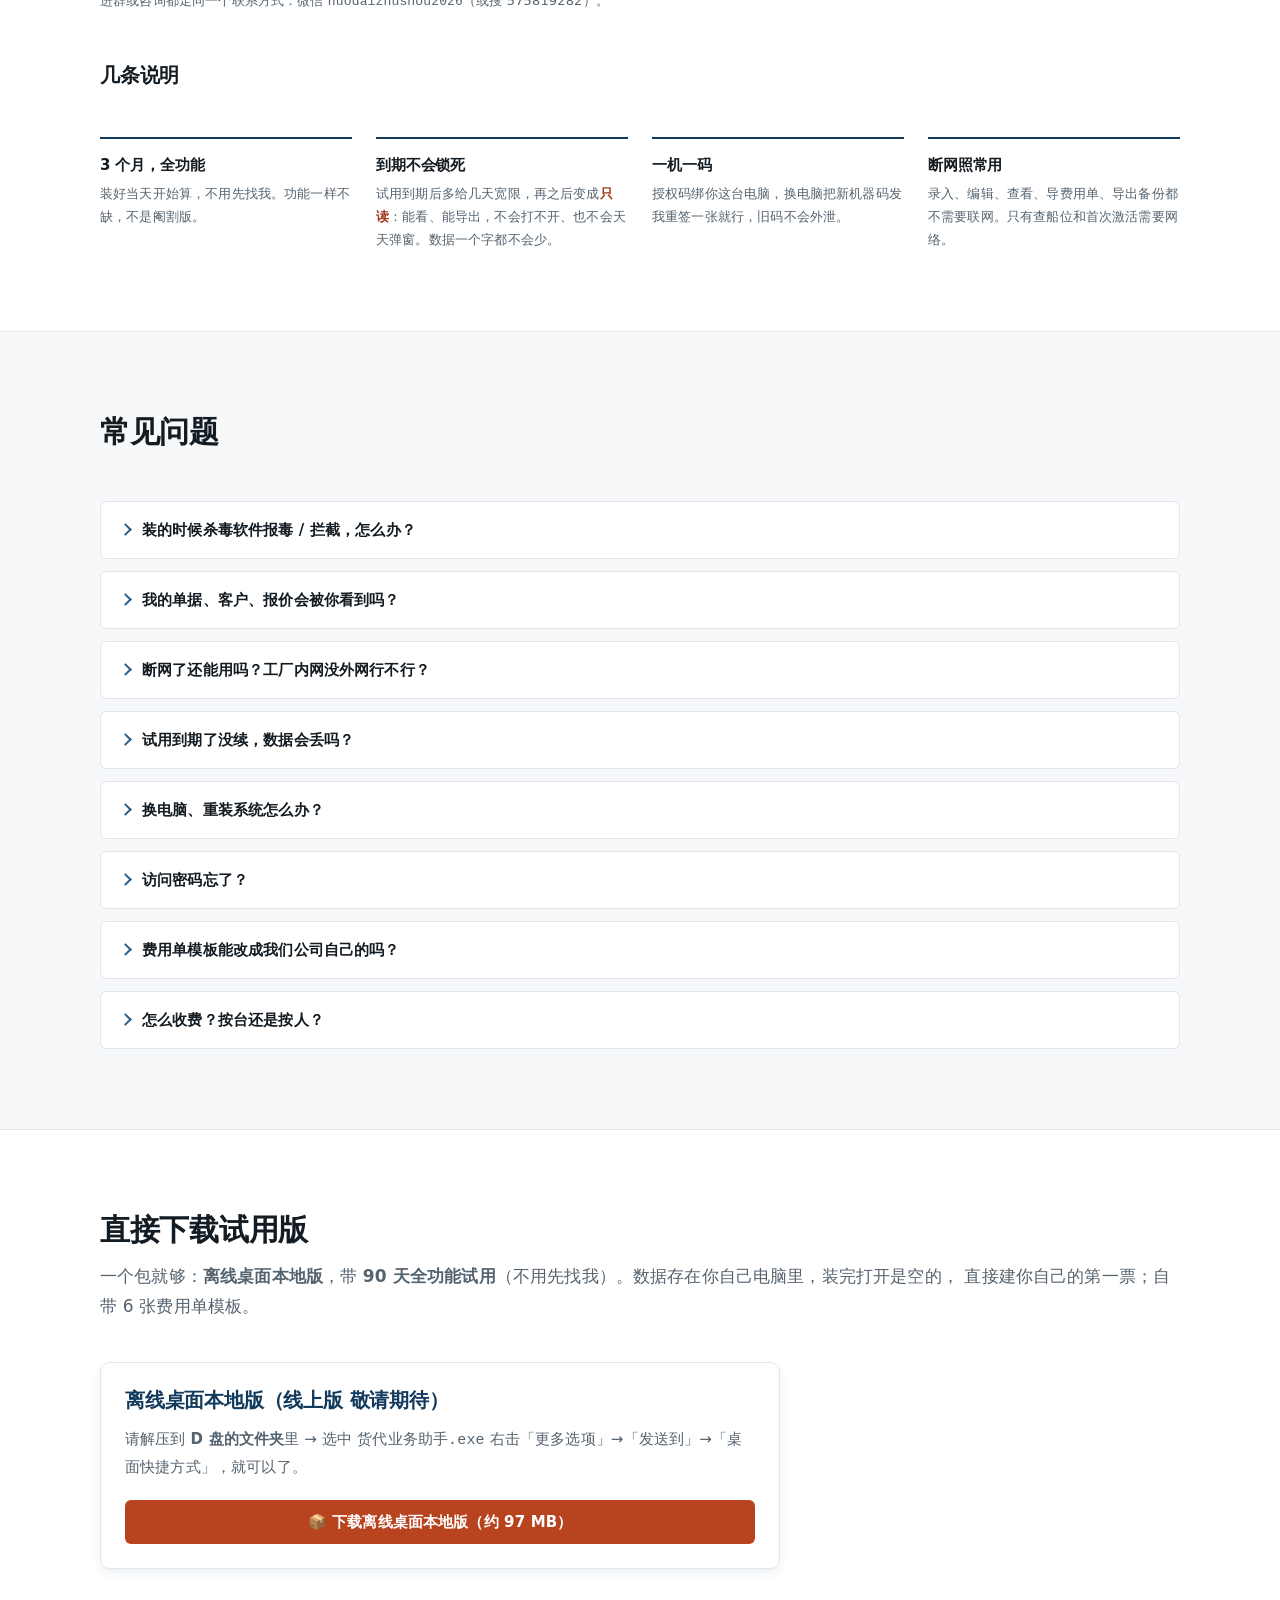
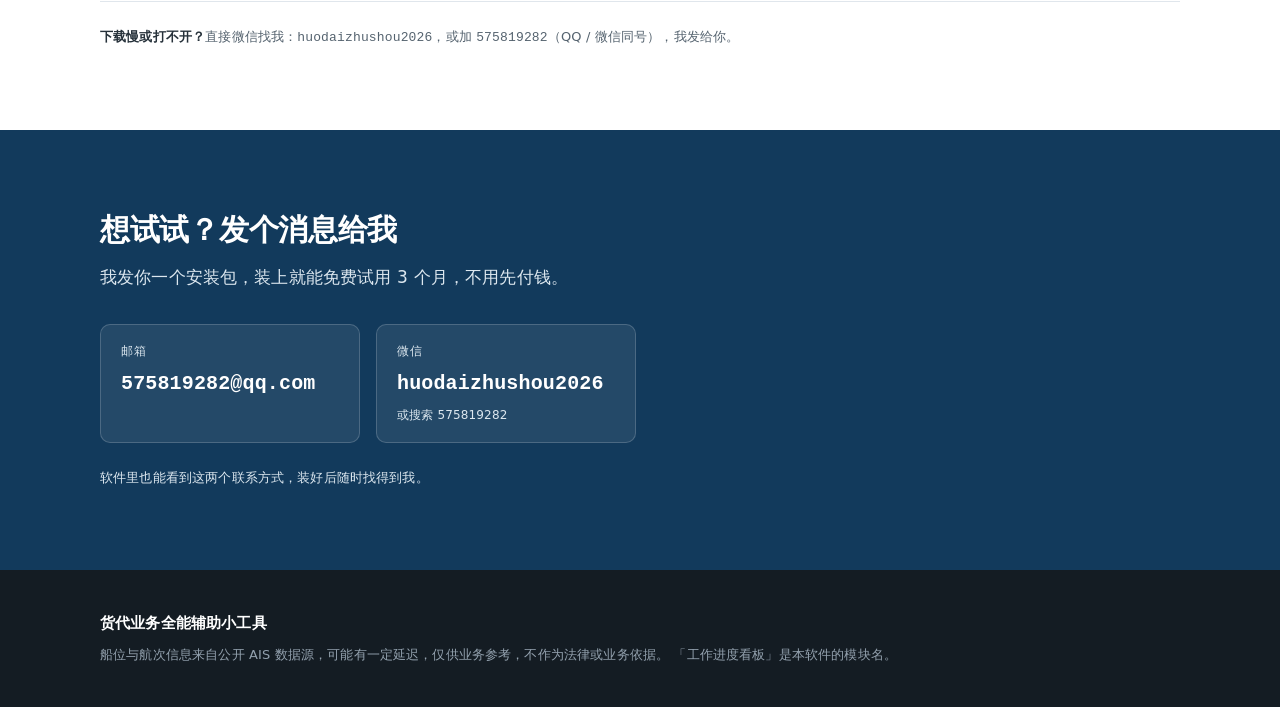
==== commit 3b66e8b2: "deploy: 更新宣传官网" ====
--- a/index.html
+++ b/index.html
@@ -342,7 +342,7 @@
       </div>
 
       <ul class="dl__notes">
-        <li><b>下载慢或打不开？</b>直接微信找我（<span class="num">huodaizhushou2026</span>），我发给你。</li>
+        <li><b>下载慢或打不开？</b>直接微信找我：<span class="num">huodaizhushou2026</span>，或加 <span class="num">575819282</span>（QQ / 微信同号），我发给你。</li>
       </ul>
     </div>
   </section>
